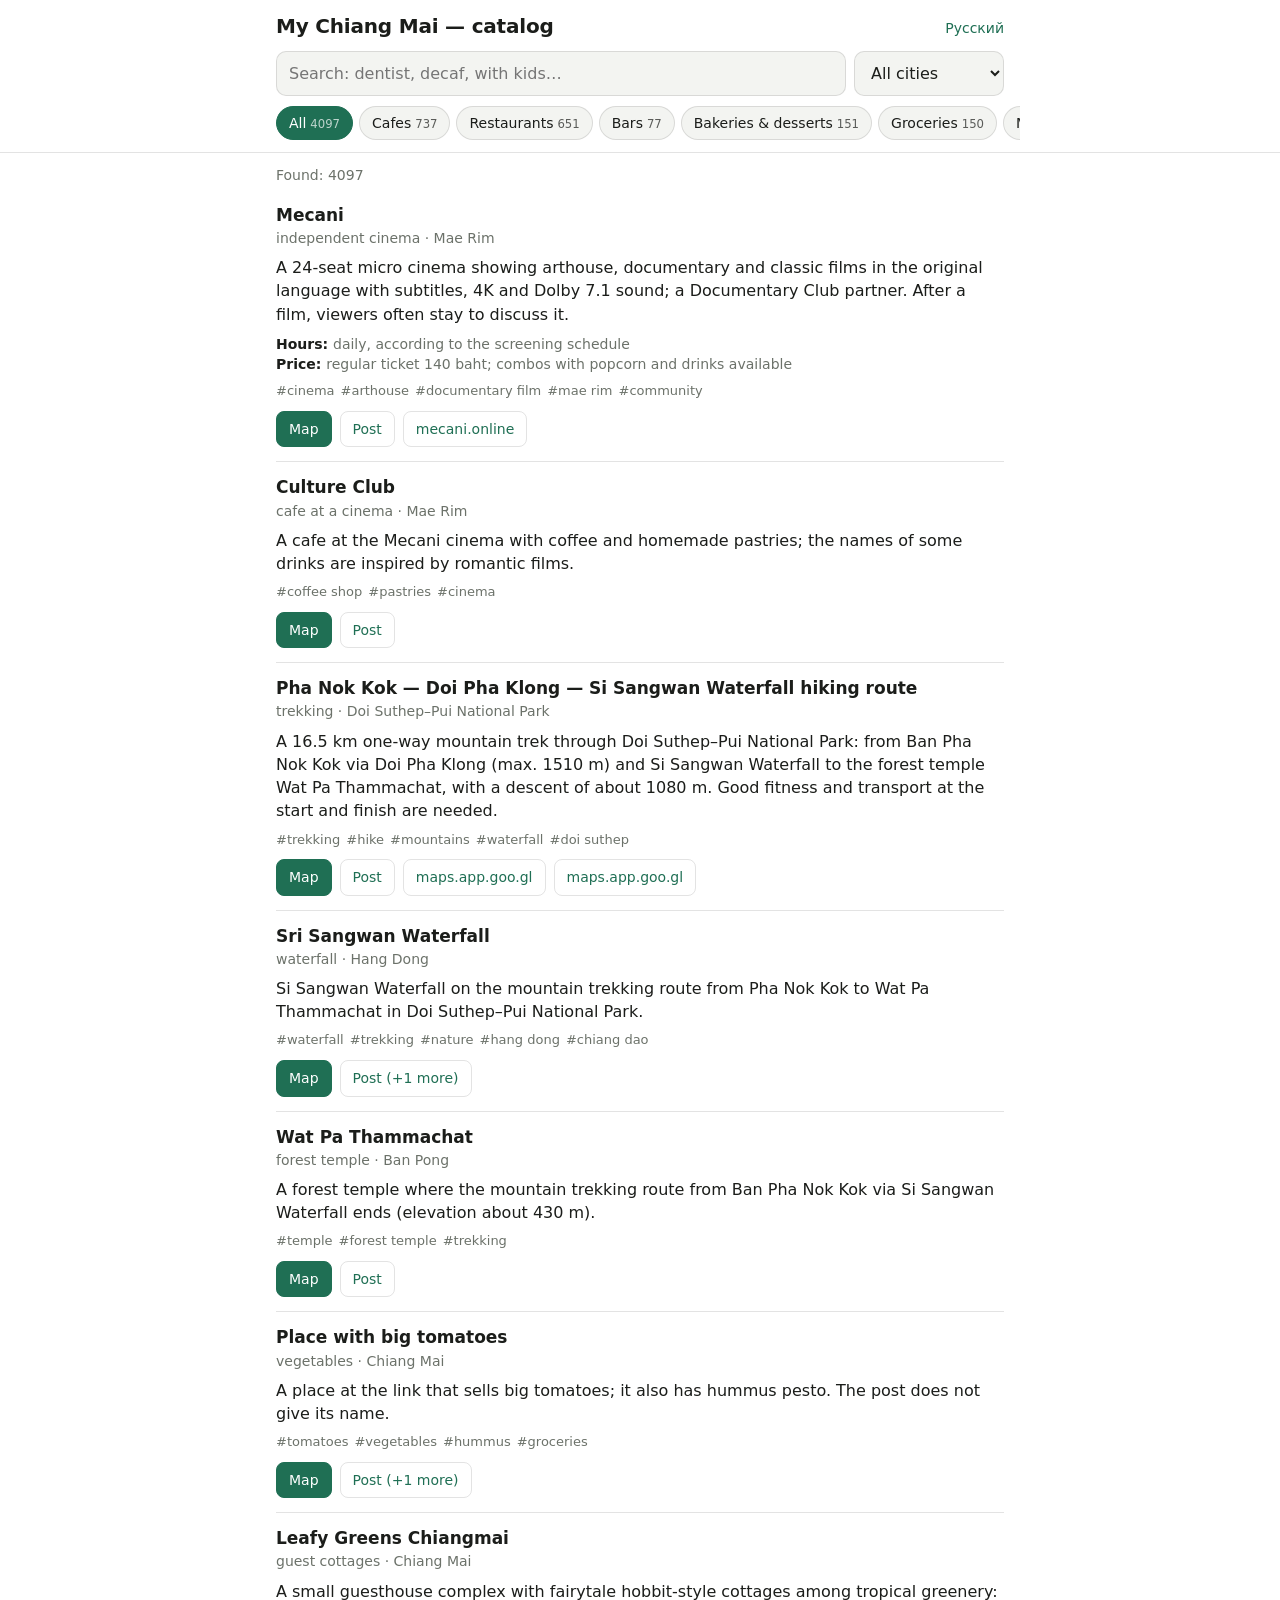
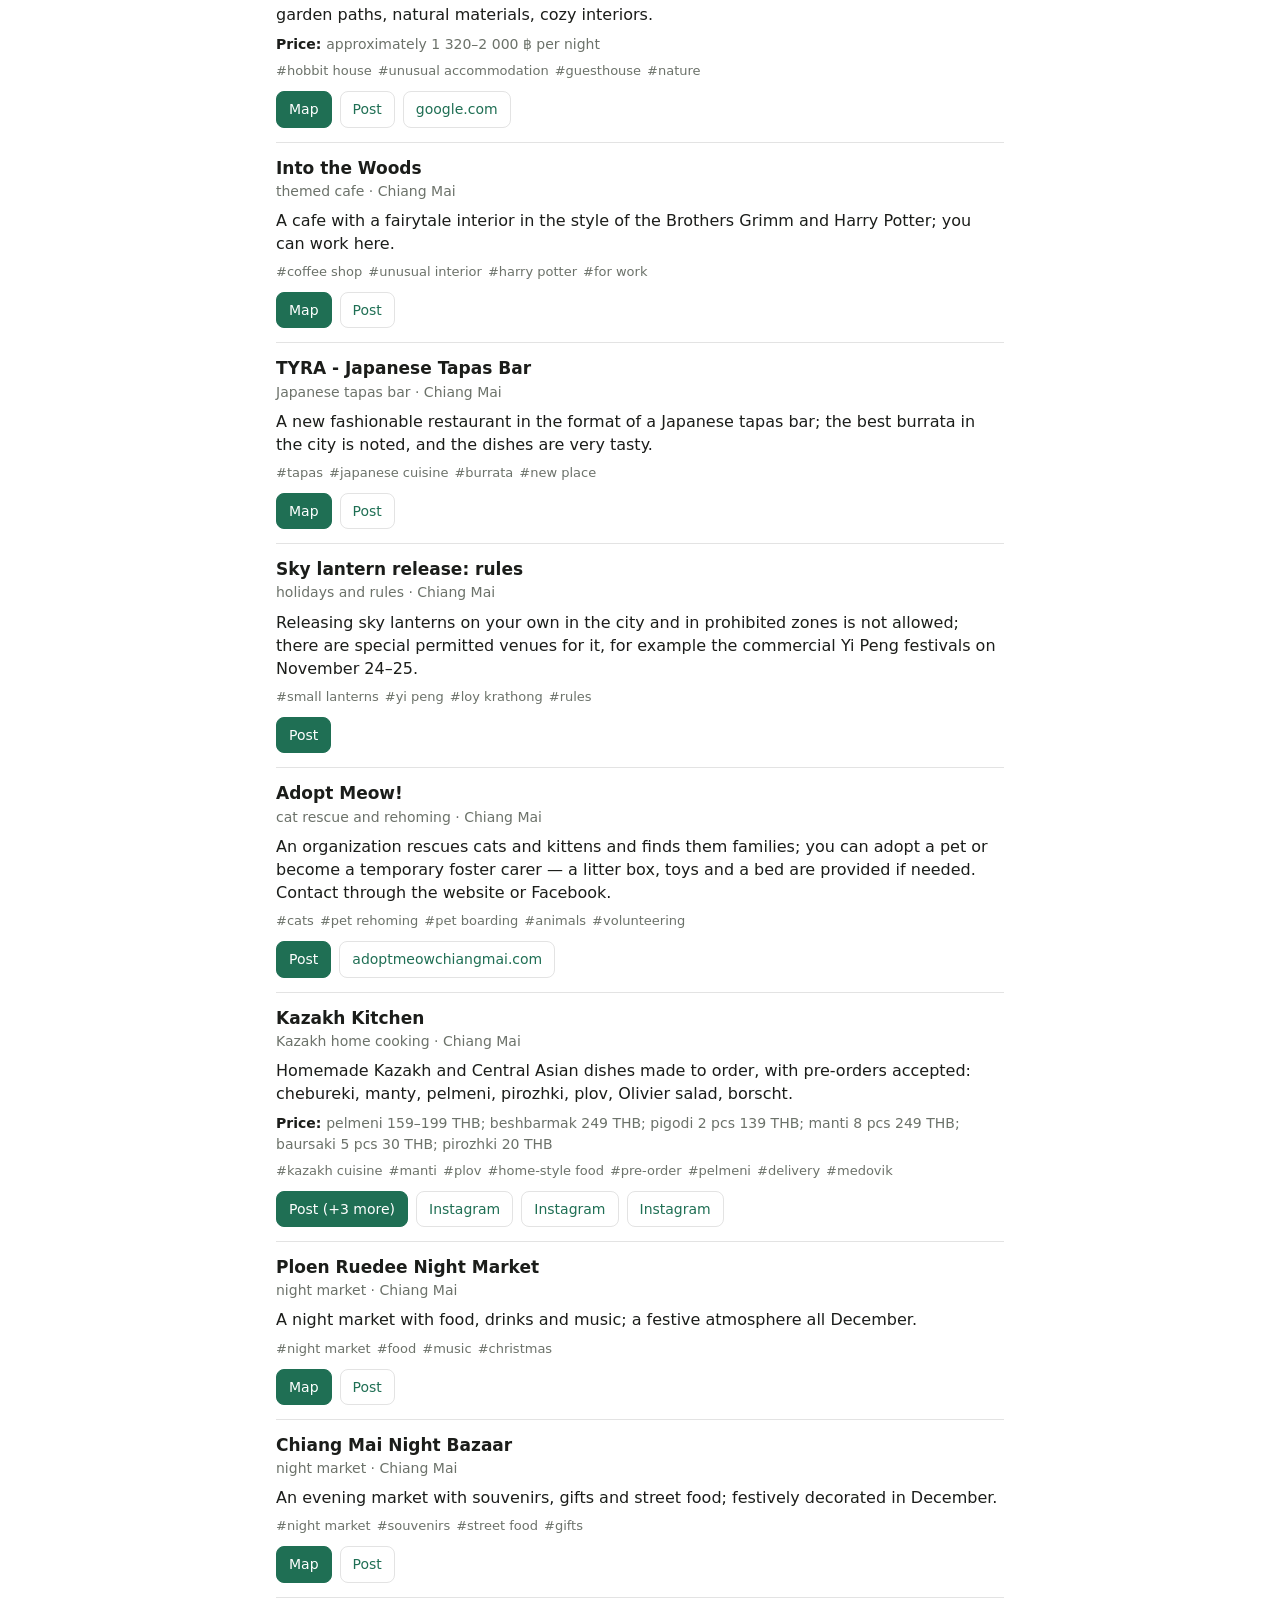
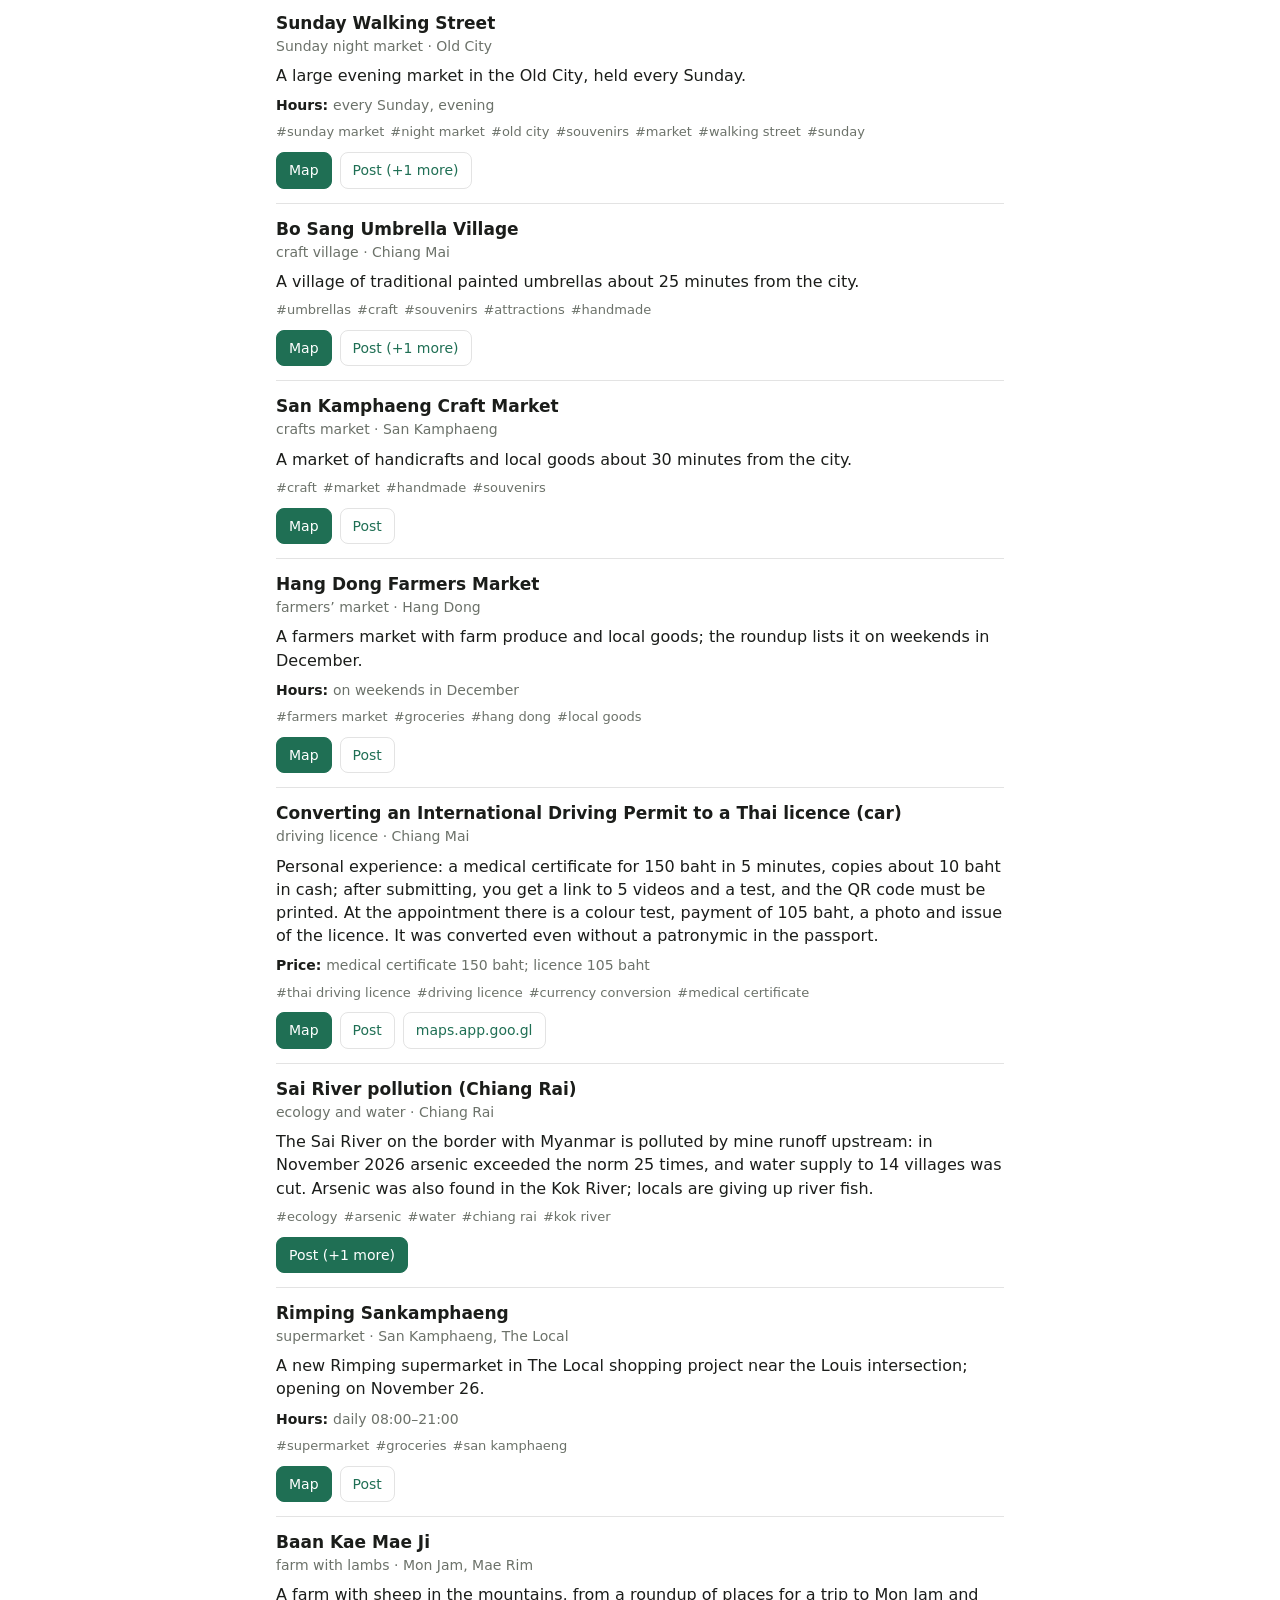
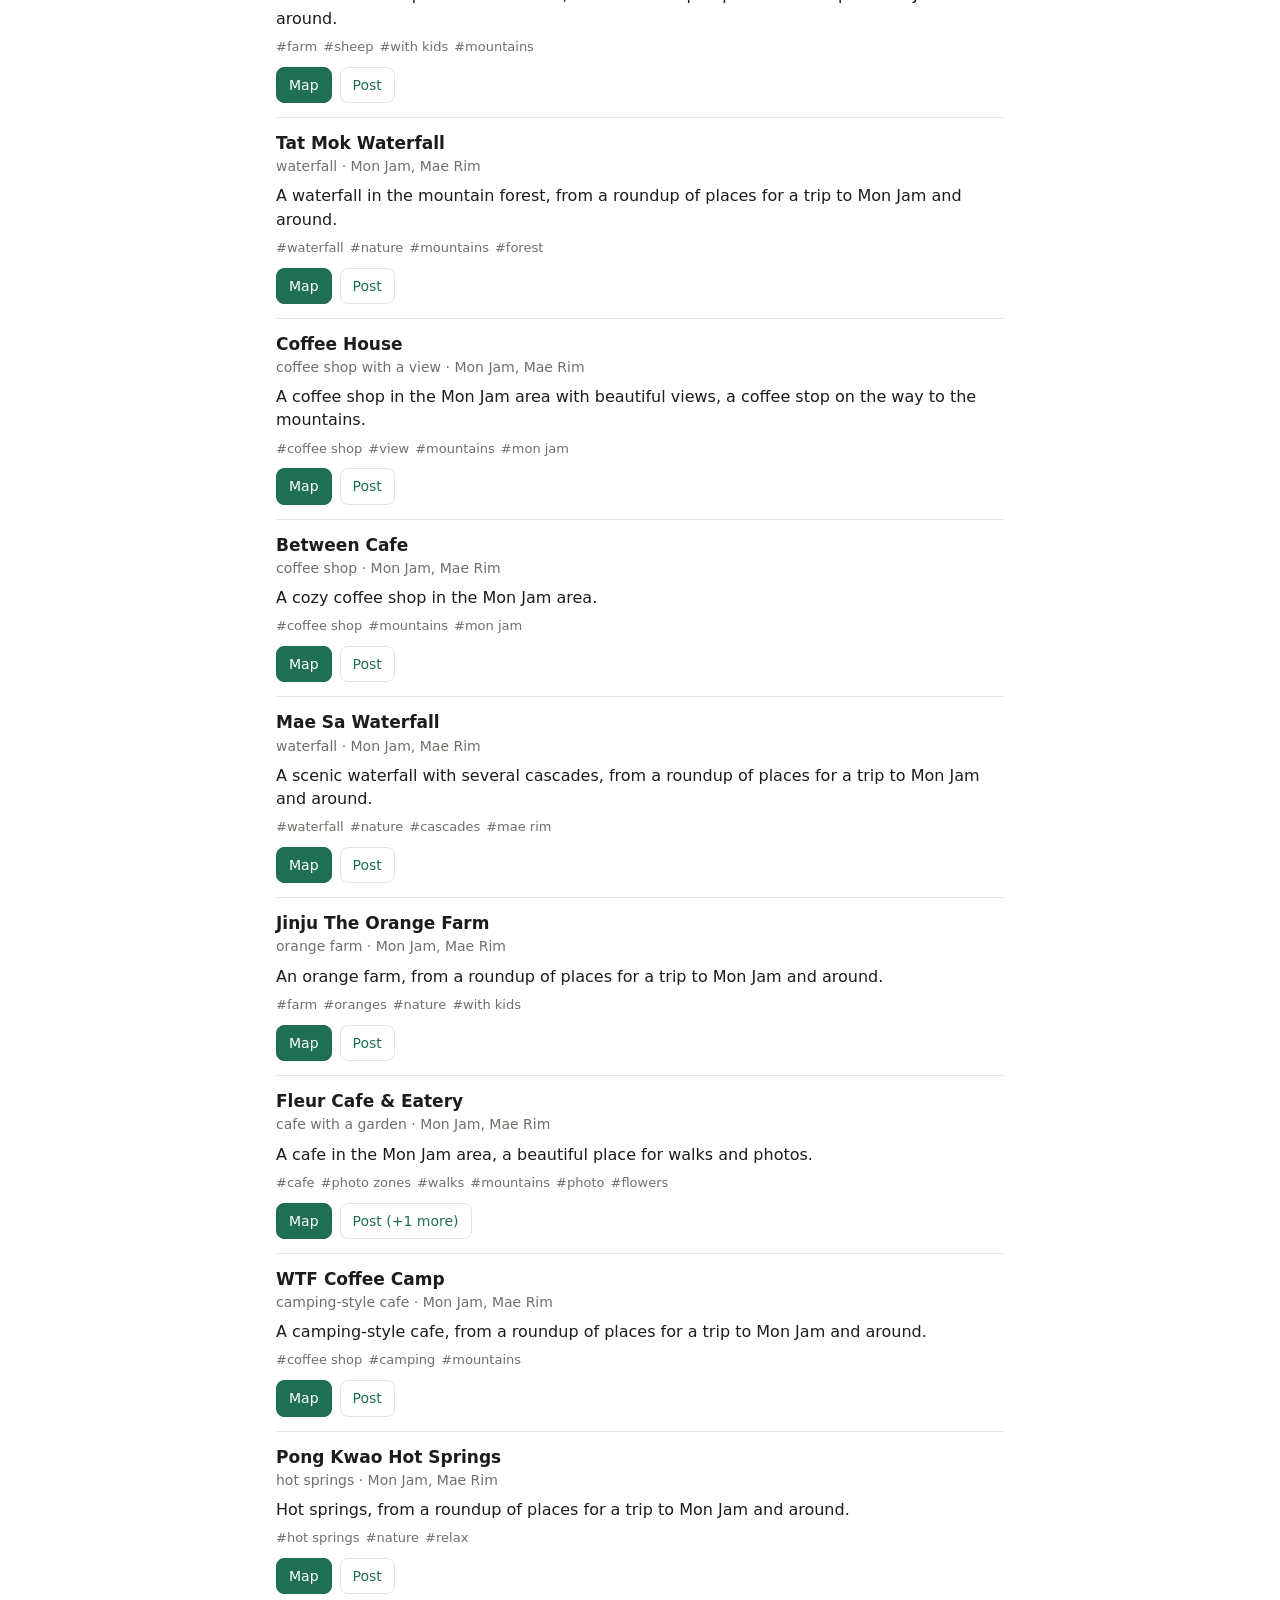
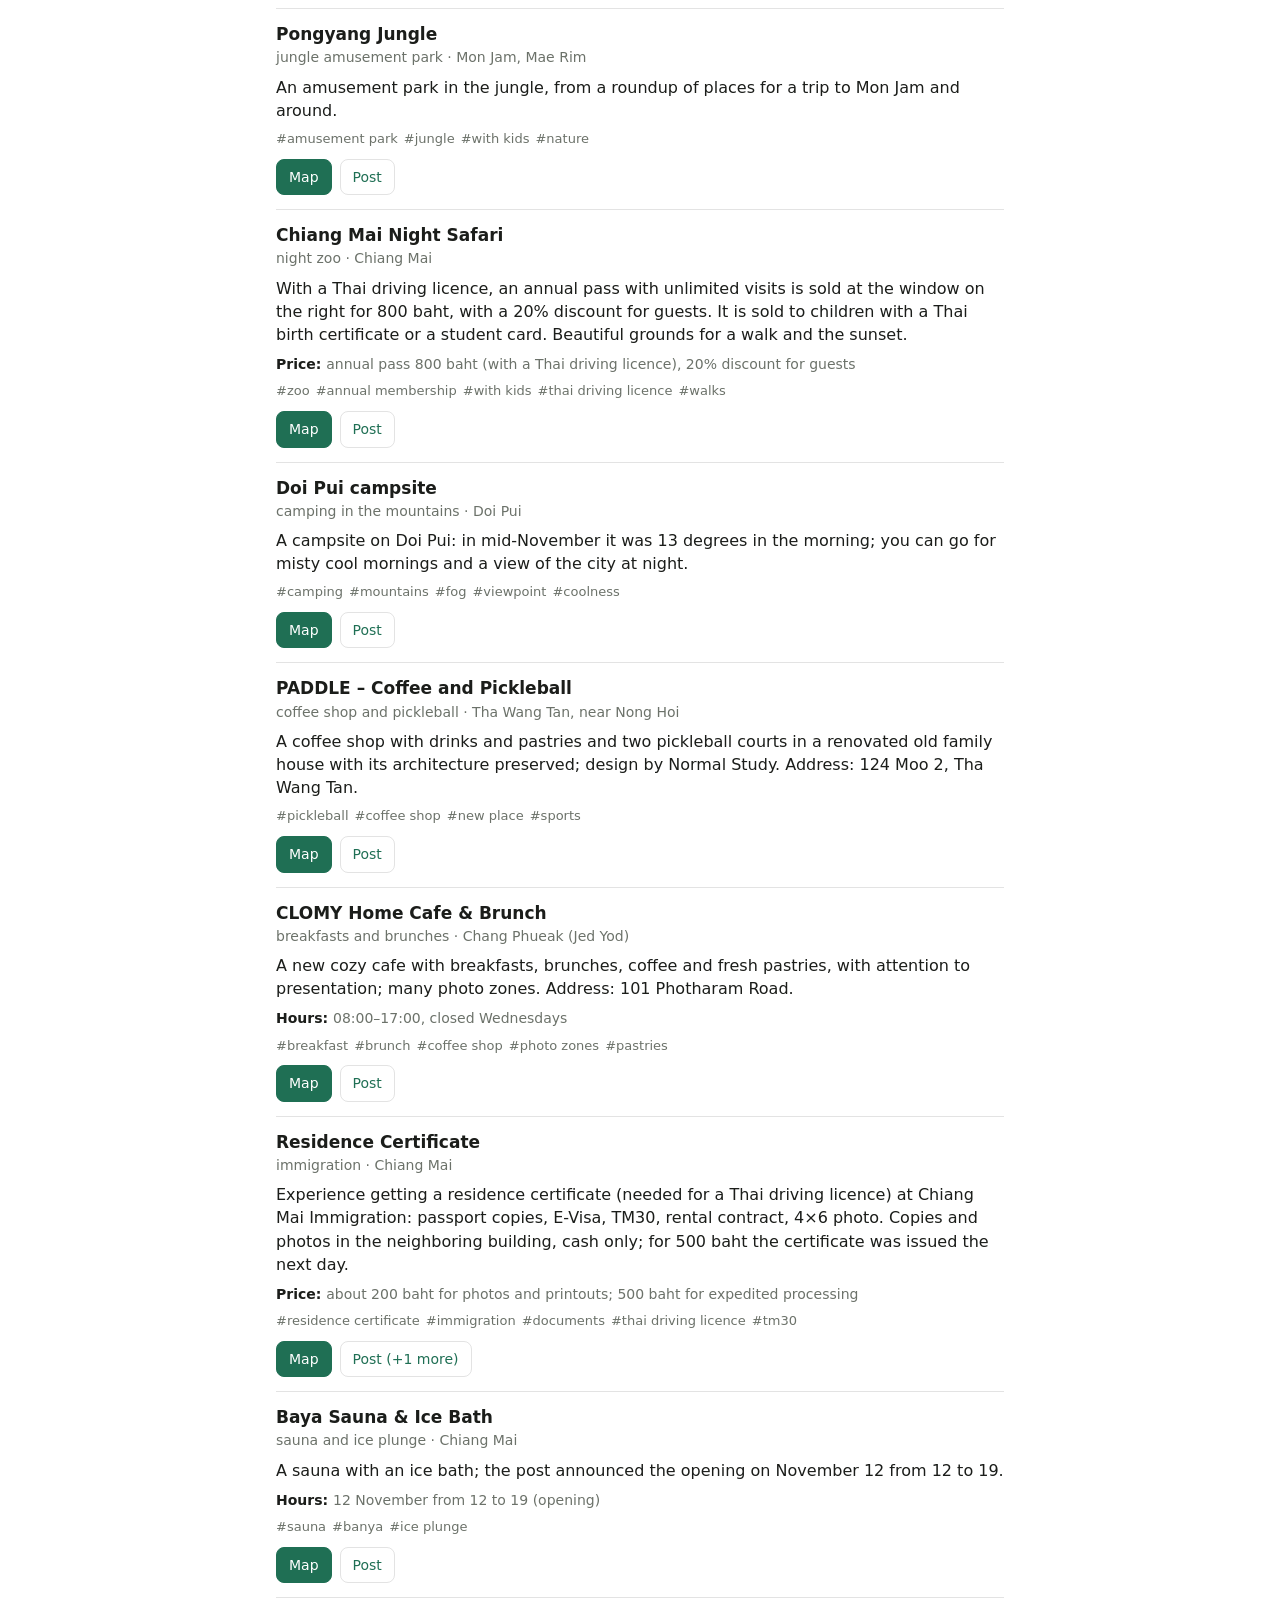
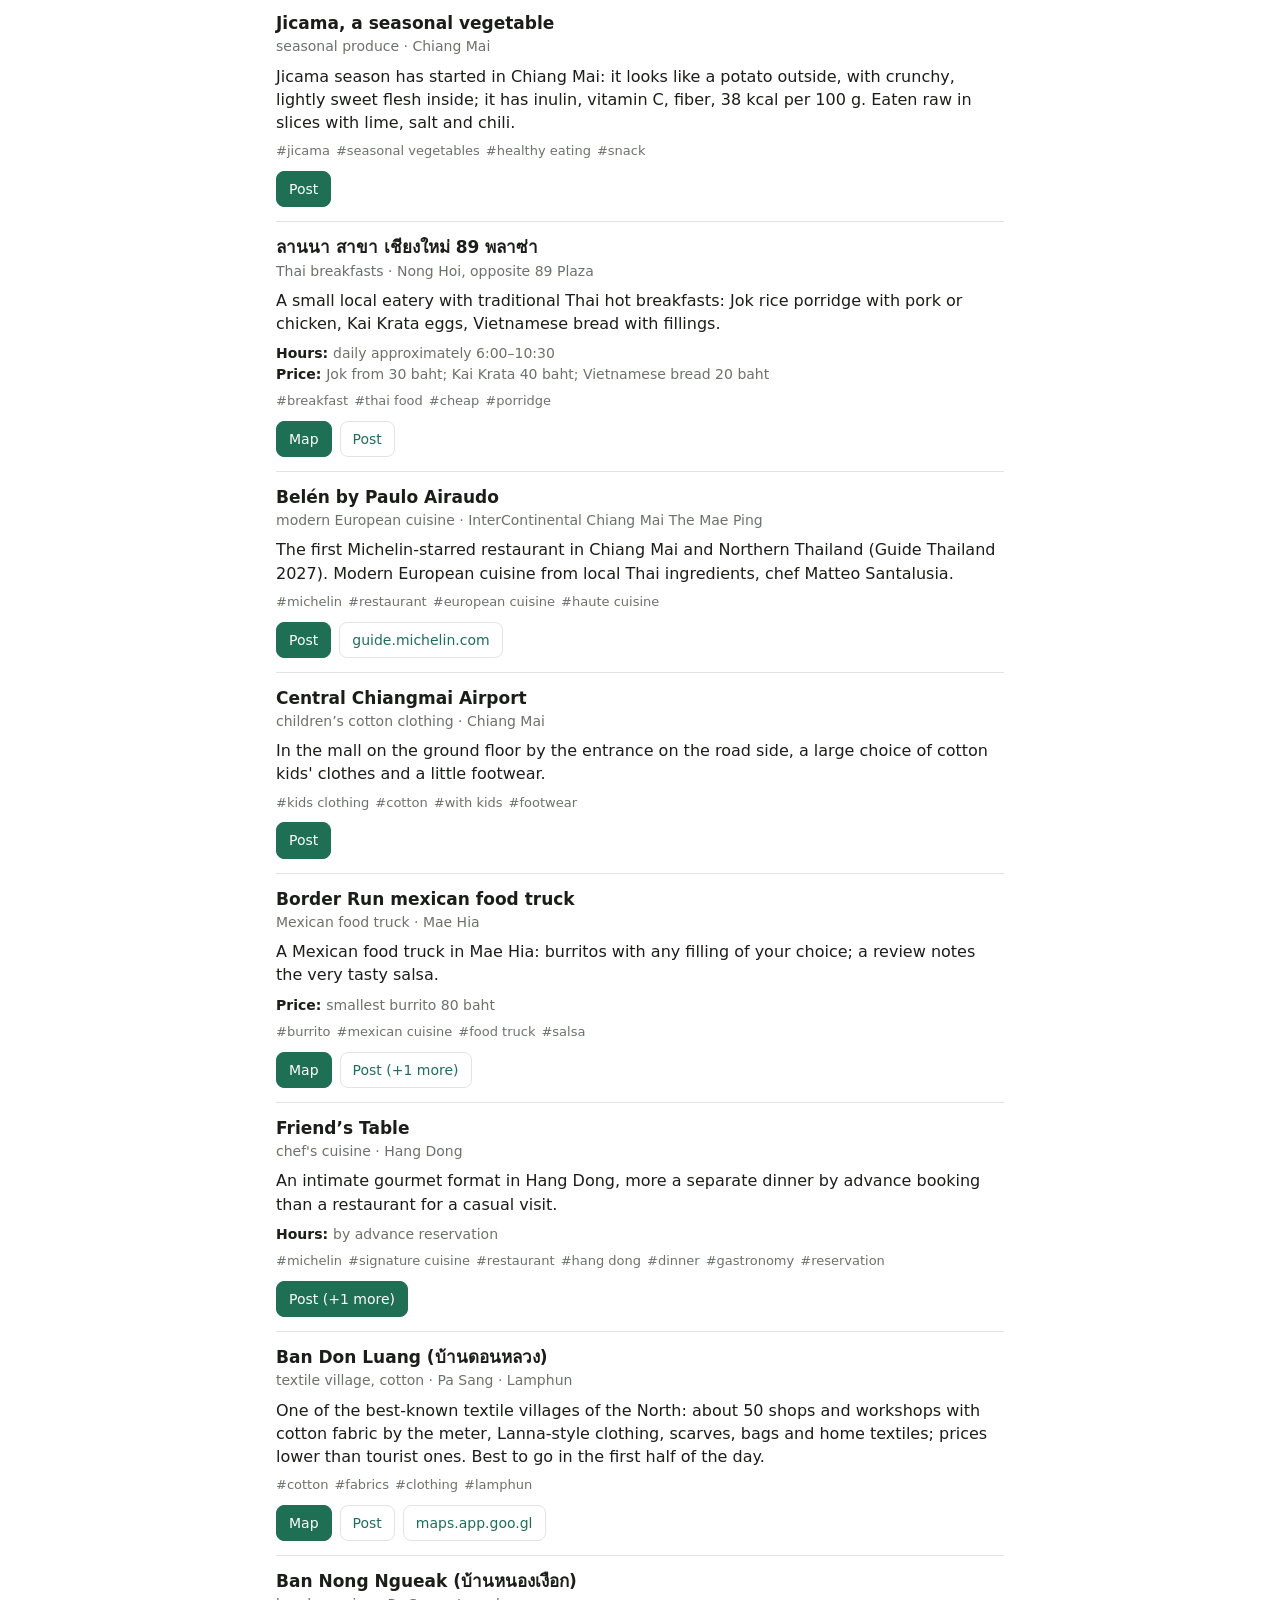
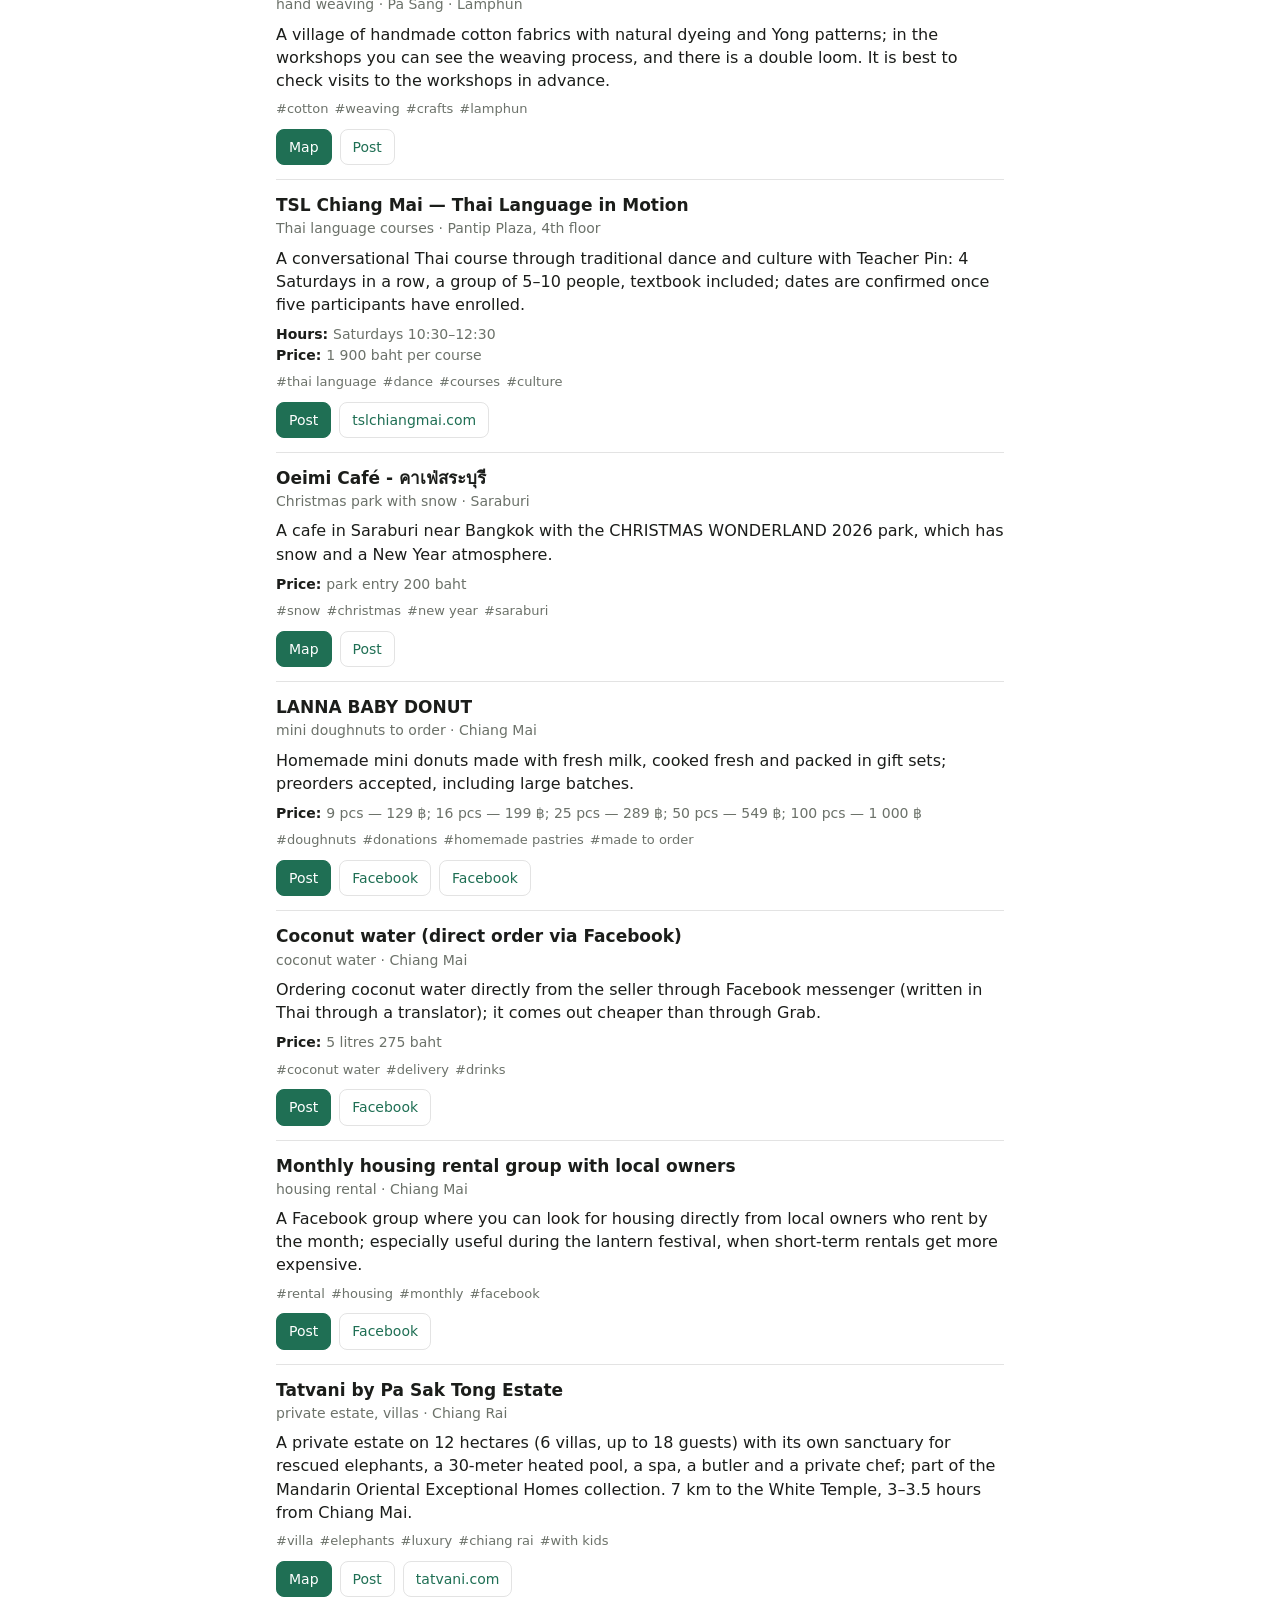
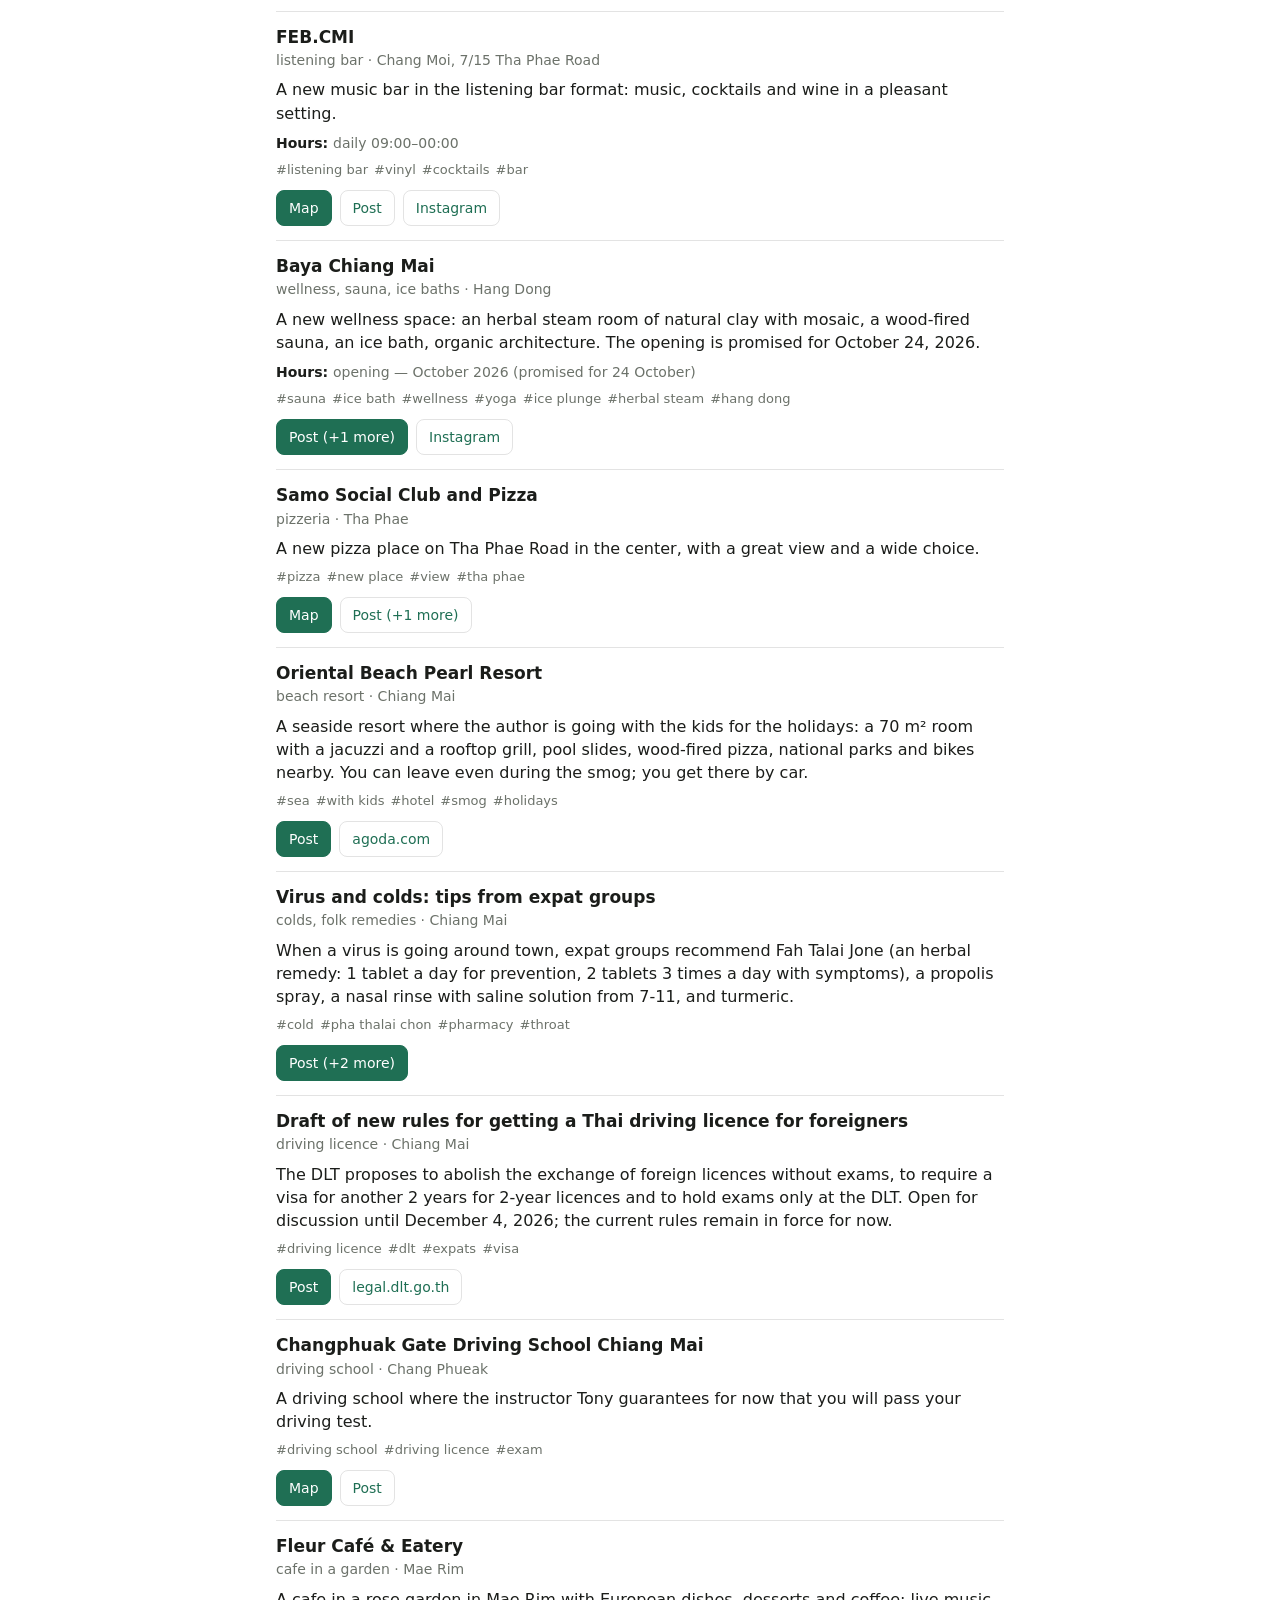
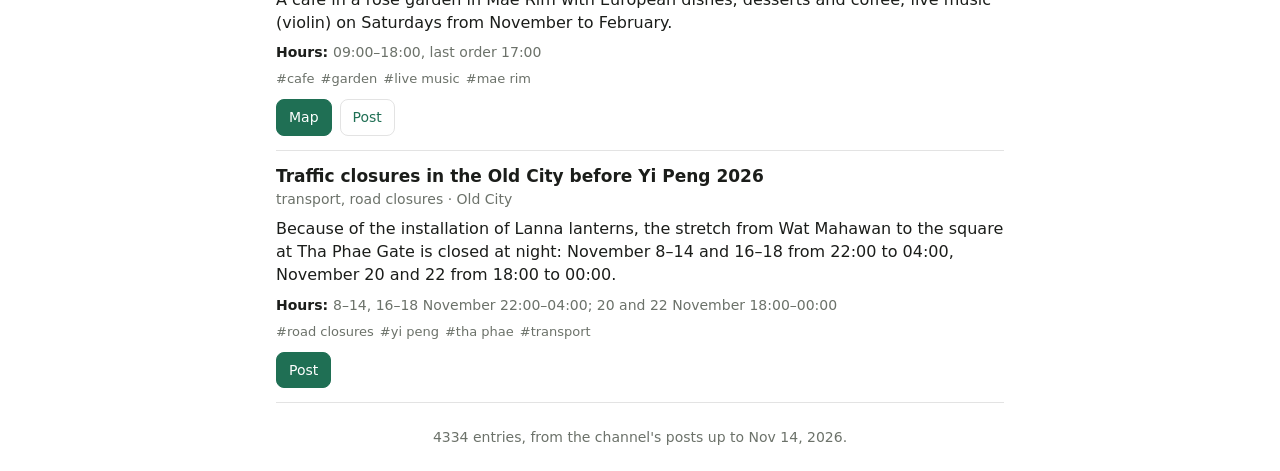
==== docs/en/index.html @ 9f792dcb "Version the stylesheet and script links so changes load at once Claude-Session: https://claude.ai/co" ====
<!doctype html>
<html lang="en">
<head>
<meta charset="utf-8">
<meta name="viewport" content="width=device-width, initial-scale=1, viewport-fit=cover">
<title>My Chiang Mai — catalog</title>
<meta name="description" content="Places, services, events and practical tips for Chiang Mai, from the Telegram channel My Chiang Mai.">
<link rel="alternate" hreflang="ru" href="../">
<link rel="stylesheet" href="../app.css?v=2">
<script src="https://telegram.org/js/telegram-web-app.js"></script>
</head>
<body>
<header class="top">
  <div class="wrap">
    <div class="title">
      <h1>My Chiang Mai — catalog</h1>
      <a class="lang" id="lang" href="../" hreflang="ru" lang="ru">Русский</a>
    </div>
    <div class="search">
      <input id="q" type="search" placeholder="Search: dentist, decaf, with kids…" autocomplete="off" aria-label="Search the catalog">
      <select id="city" aria-label="City"></select>
    </div>
    <div class="chips" id="chips" role="group" aria-label="Categories"></div>
  </div>
</header>
<main class="wrap">
  <div class="meta">
    <span id="count" aria-live="polite"></span>
    <label id="pastWrap" hidden><input type="checkbox" id="past"> past events</label>
  </div>
  <div id="list"></div>
  <div id="more"></div>
  <div class="foot" id="foot"></div>
</main>
<noscript><p class="wrap">The catalog needs JavaScript.</p></noscript>
<script>window.SITE = { lang: 'en', data: '../catalog.en.json', other: '../' };</script>
<script src="../app.js?v=2"></script>
</body>
</html>
---- docs/app.css ----
:root {
  --bg: var(--tg-theme-bg-color, #ffffff);
  --surface: var(--tg-theme-secondary-bg-color, #f3f4f1);
  --text: var(--tg-theme-text-color, #1b1d1a);
  --hint: var(--tg-theme-hint-color, #6c726a);
  --link: var(--tg-theme-link-color, #1f6f54);
  --accent: var(--tg-theme-button-color, #1f6f54);
  --on-accent: var(--tg-theme-button-text-color, #ffffff);
  --line: color-mix(in srgb, var(--text) 12%, transparent);
}
@media (prefers-color-scheme: dark) {
  :root {
    --bg: var(--tg-theme-bg-color, #151714);
    --surface: var(--tg-theme-secondary-bg-color, #20231f);
    --text: var(--tg-theme-text-color, #ecefe9);
    --hint: var(--tg-theme-hint-color, #9aa197);
    --link: var(--tg-theme-link-color, #6fcfa9);
    --accent: var(--tg-theme-button-color, #2f8f6e);
    --on-accent: var(--tg-theme-button-text-color, #ffffff);
  }
}
* { box-sizing: border-box; }
[hidden] { display: none !important; }   /* author display rules must not override the hidden attribute */
html { -webkit-text-size-adjust: 100%; }
body {
  margin: 0; background: var(--bg); color: var(--text);
  font: 16px/1.45 system-ui, -apple-system, "Segoe UI", Roboto, sans-serif;
}
.wrap { max-width: 760px; margin: 0 auto; padding: 0 16px; }
header.top {
  position: sticky; top: 0; z-index: 5; background: var(--bg);
  border-bottom: 1px solid var(--line); padding: 12px 0 8px;
}
.title { display: flex; align-items: baseline; justify-content: space-between; gap: 12px; margin: 0 0 10px; }
h1 { font-size: 20px; margin: 0; letter-spacing: -0.01em; }
.lang { flex: none; font-size: 14px; color: var(--link); text-decoration: none; }
.lang:hover { text-decoration: underline; }
.search { display: flex; gap: 8px; }
.search input, .search select {
  font: inherit; color: var(--text); background: var(--surface);
  border: 1px solid var(--line); border-radius: 10px; padding: 10px 12px; min-width: 0;
}
.search input { flex: 1; }
.search select { flex: 0 1 150px; }
.search input:focus, .search select:focus, button:focus-visible, a:focus-visible {
  outline: 2px solid var(--accent); outline-offset: 1px;
}
.chips {
  display: flex; gap: 6px; overflow-x: auto; padding: 10px 16px 4px; margin: 0 -16px;
  scrollbar-width: none;
}
.chips::-webkit-scrollbar { display: none; }
.chip {
  flex: none; font: inherit; font-size: 14px; color: var(--text); background: var(--surface);
  border: 1px solid var(--line); border-radius: 999px; padding: 6px 12px; cursor: pointer; white-space: nowrap;
}
.chip[aria-pressed="true"] { background: var(--accent); color: var(--on-accent); border-color: var(--accent); }
.chip small { opacity: .7; margin-left: 4px; font-variant-numeric: tabular-nums; }
.meta { display: flex; justify-content: space-between; align-items: center; gap: 12px;
  color: var(--hint); font-size: 14px; padding: 12px 0 4px; }
.meta label { display: flex; align-items: center; gap: 6px; cursor: pointer; }
.card { border-bottom: 1px solid var(--line); padding: 14px 0; }
.card h2 { font-size: 17px; margin: 0; line-height: 1.3; overflow-wrap: anywhere; }
.sub { color: var(--hint); font-size: 14px; margin-top: 2px; }
.card p { margin: 8px 0 0; overflow-wrap: anywhere; }
.facts { margin: 8px 0 0; padding: 0; list-style: none; font-size: 14px; color: var(--hint); }
.facts b { color: var(--text); font-weight: 600; }
.tags { display: flex; flex-wrap: wrap; gap: 6px; margin-top: 8px; }
.tag { font: inherit; font-size: 13px; color: var(--hint); background: none; border: 0; padding: 0; cursor: pointer; }
.tag::before { content: "#"; }
.actions { display: flex; flex-wrap: wrap; gap: 8px; margin-top: 10px; }
.btn {
  display: inline-block; font: inherit; font-size: 14px; text-decoration: none; border-radius: 8px; padding: 7px 12px;
  border: 1px solid var(--line); color: var(--link); background: none; cursor: pointer;
}
.btn.primary { background: var(--accent); color: var(--on-accent); border-color: var(--accent); }
.btn[aria-expanded="true"] { background: var(--surface); }
.embed { margin-top: 10px; display: flex; flex-direction: column; gap: 8px; }
.embed iframe { display: block; width: 100%; height: 360px; border: 0; background: transparent; }
.embed .row { display: flex; flex-wrap: wrap; gap: 8px; }
.empty, .foot { color: var(--hint); font-size: 14px; padding: 24px 0; text-align: center; }
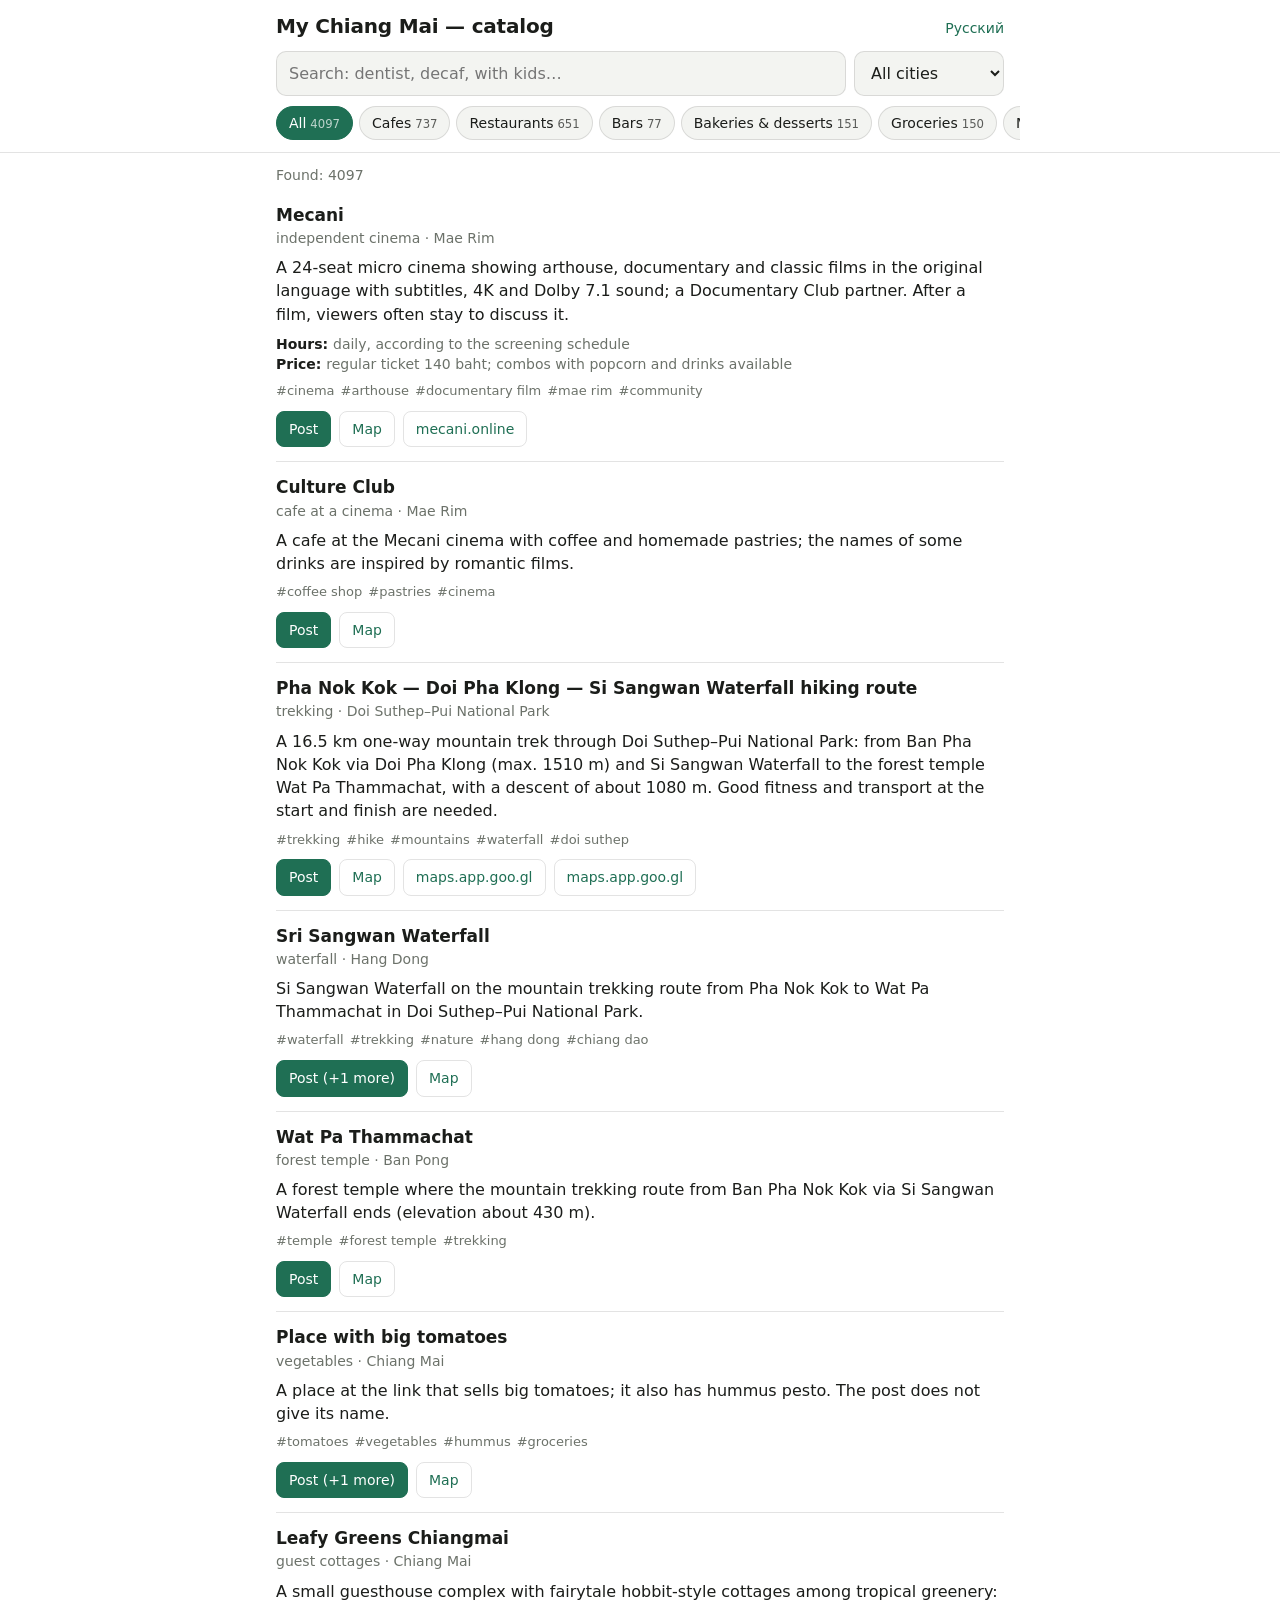
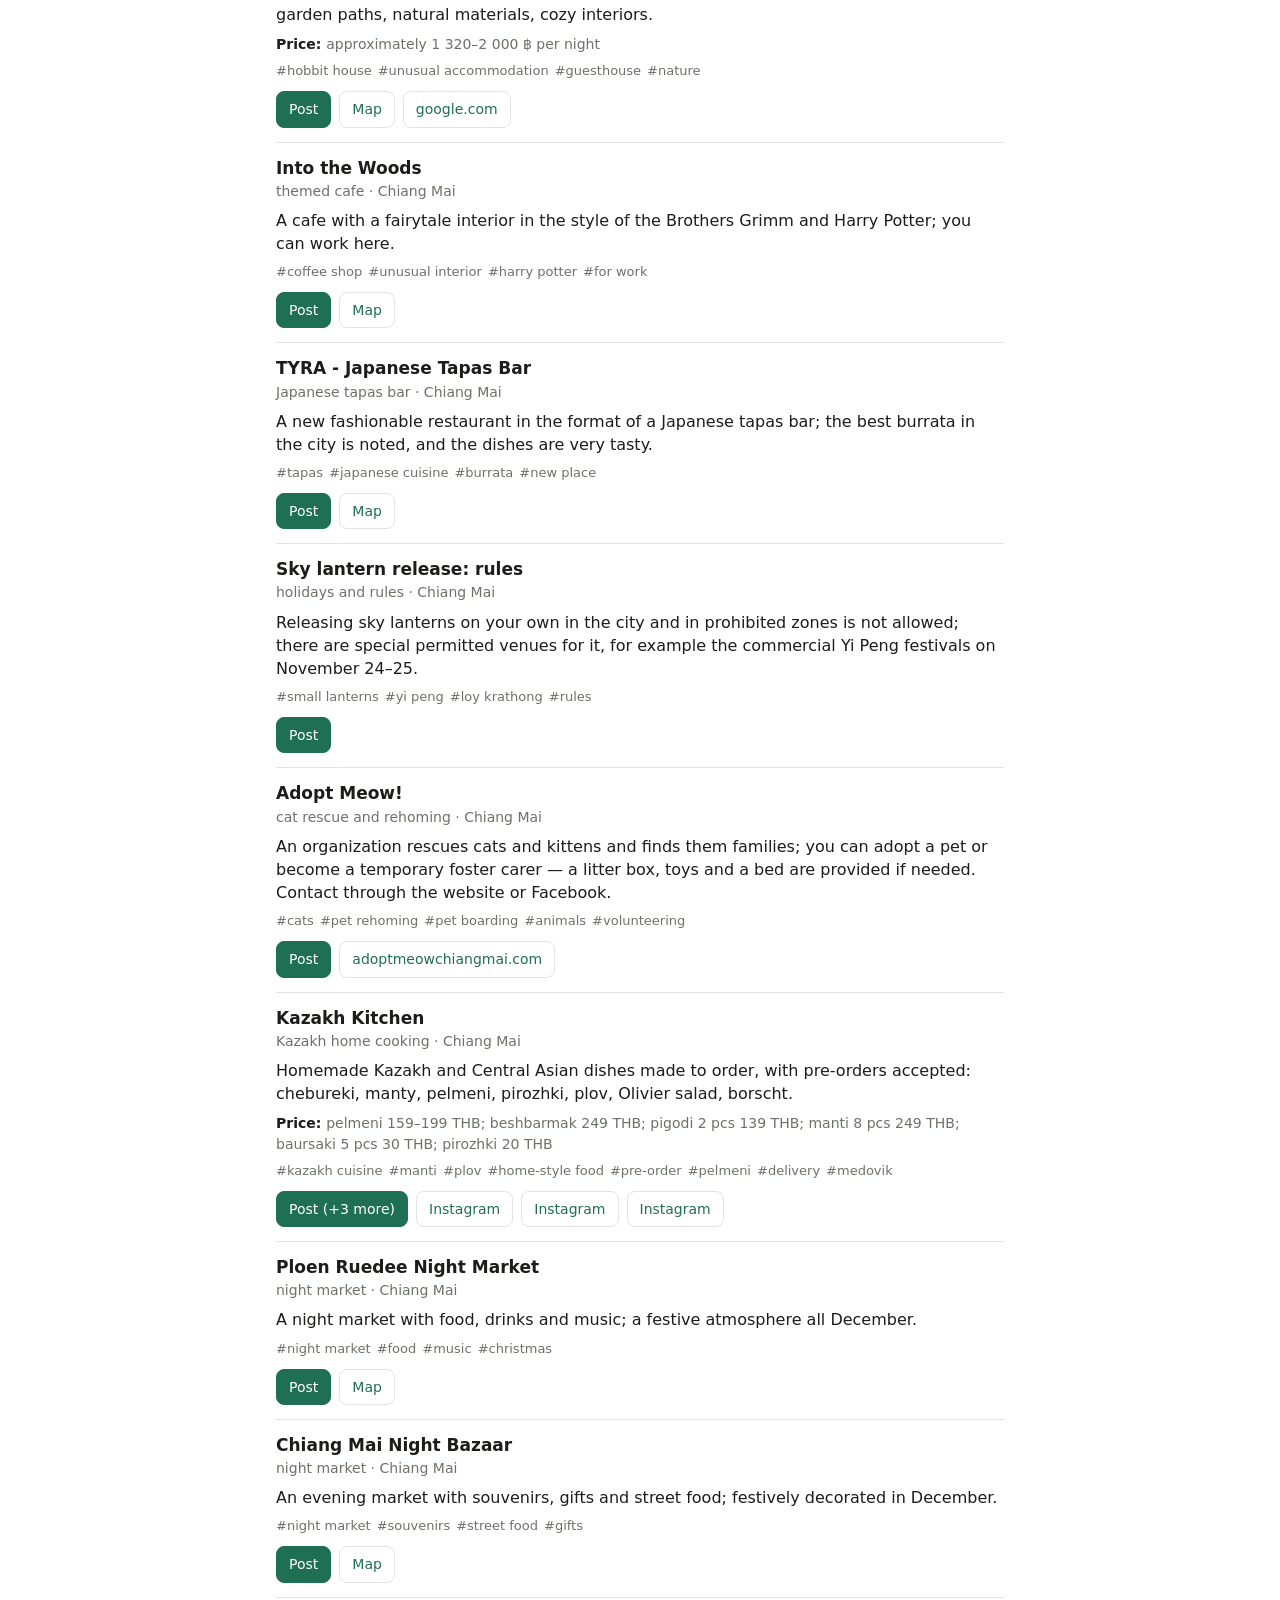
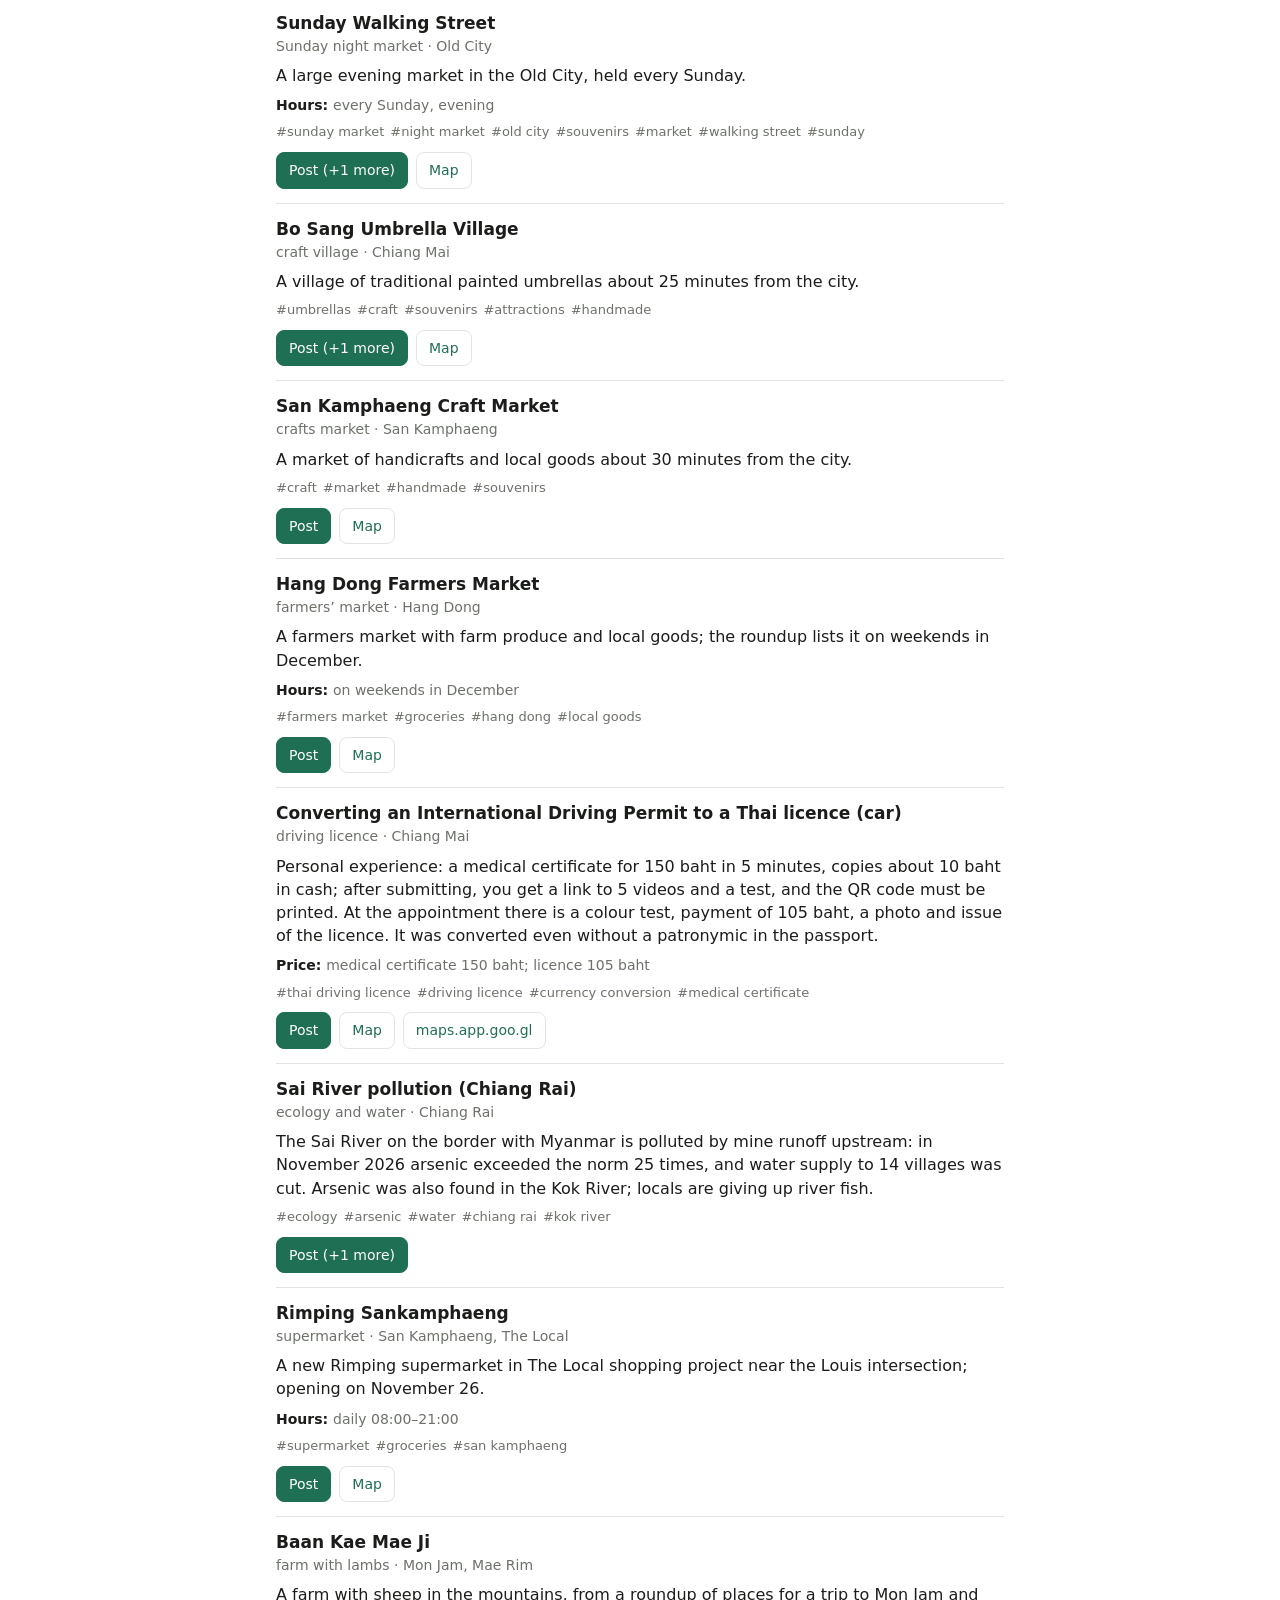
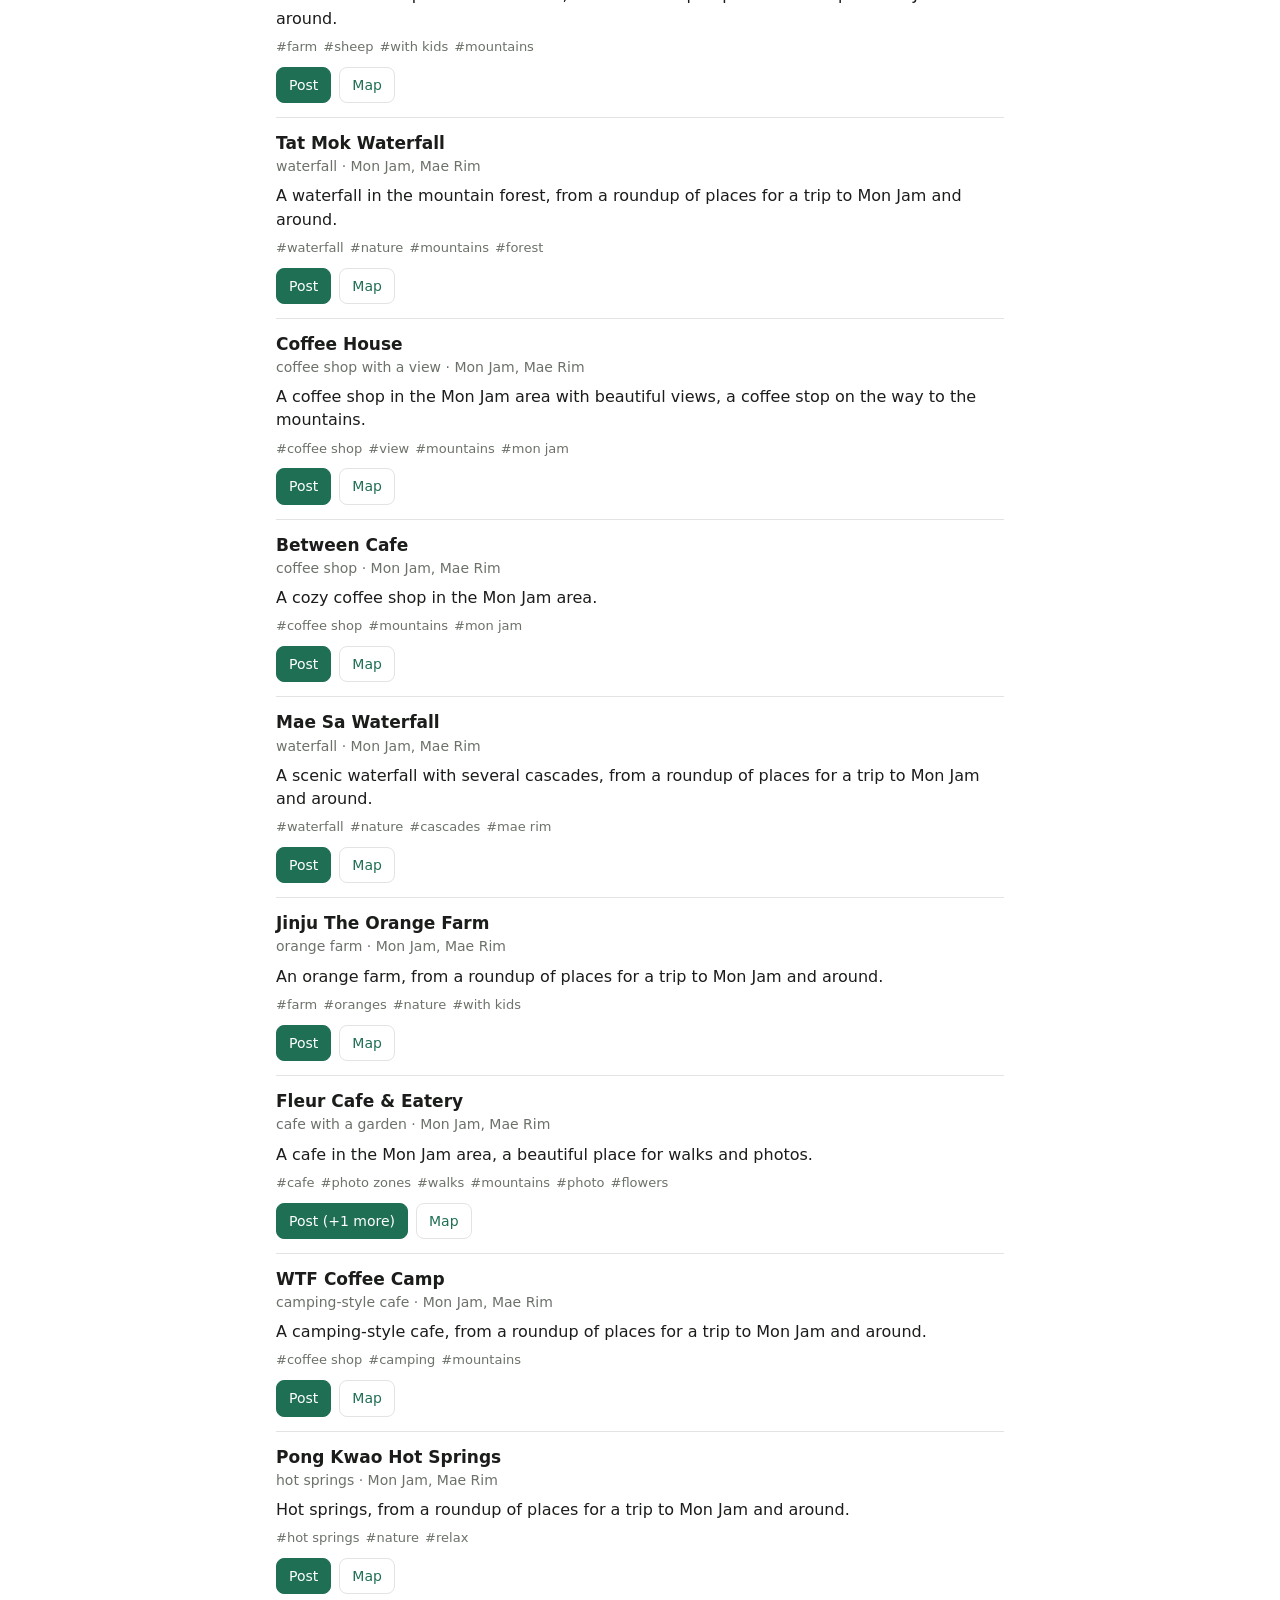
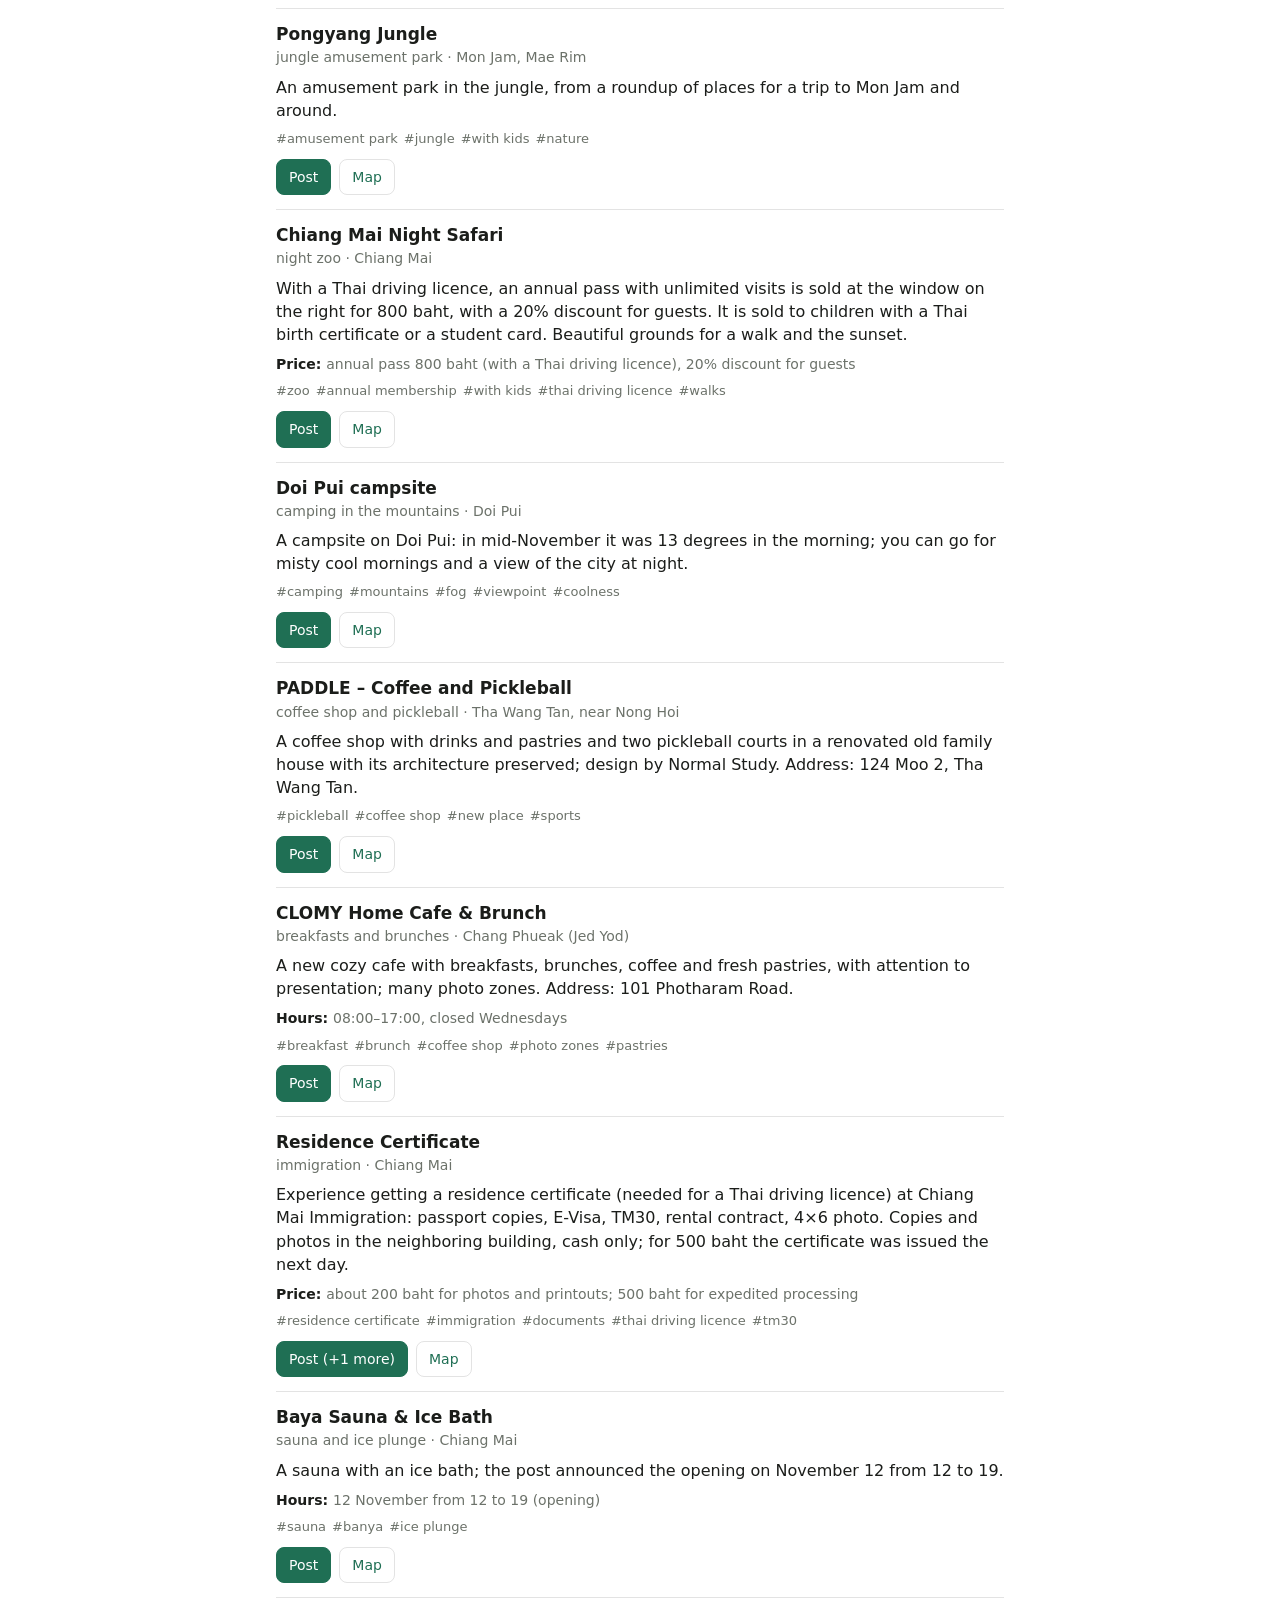
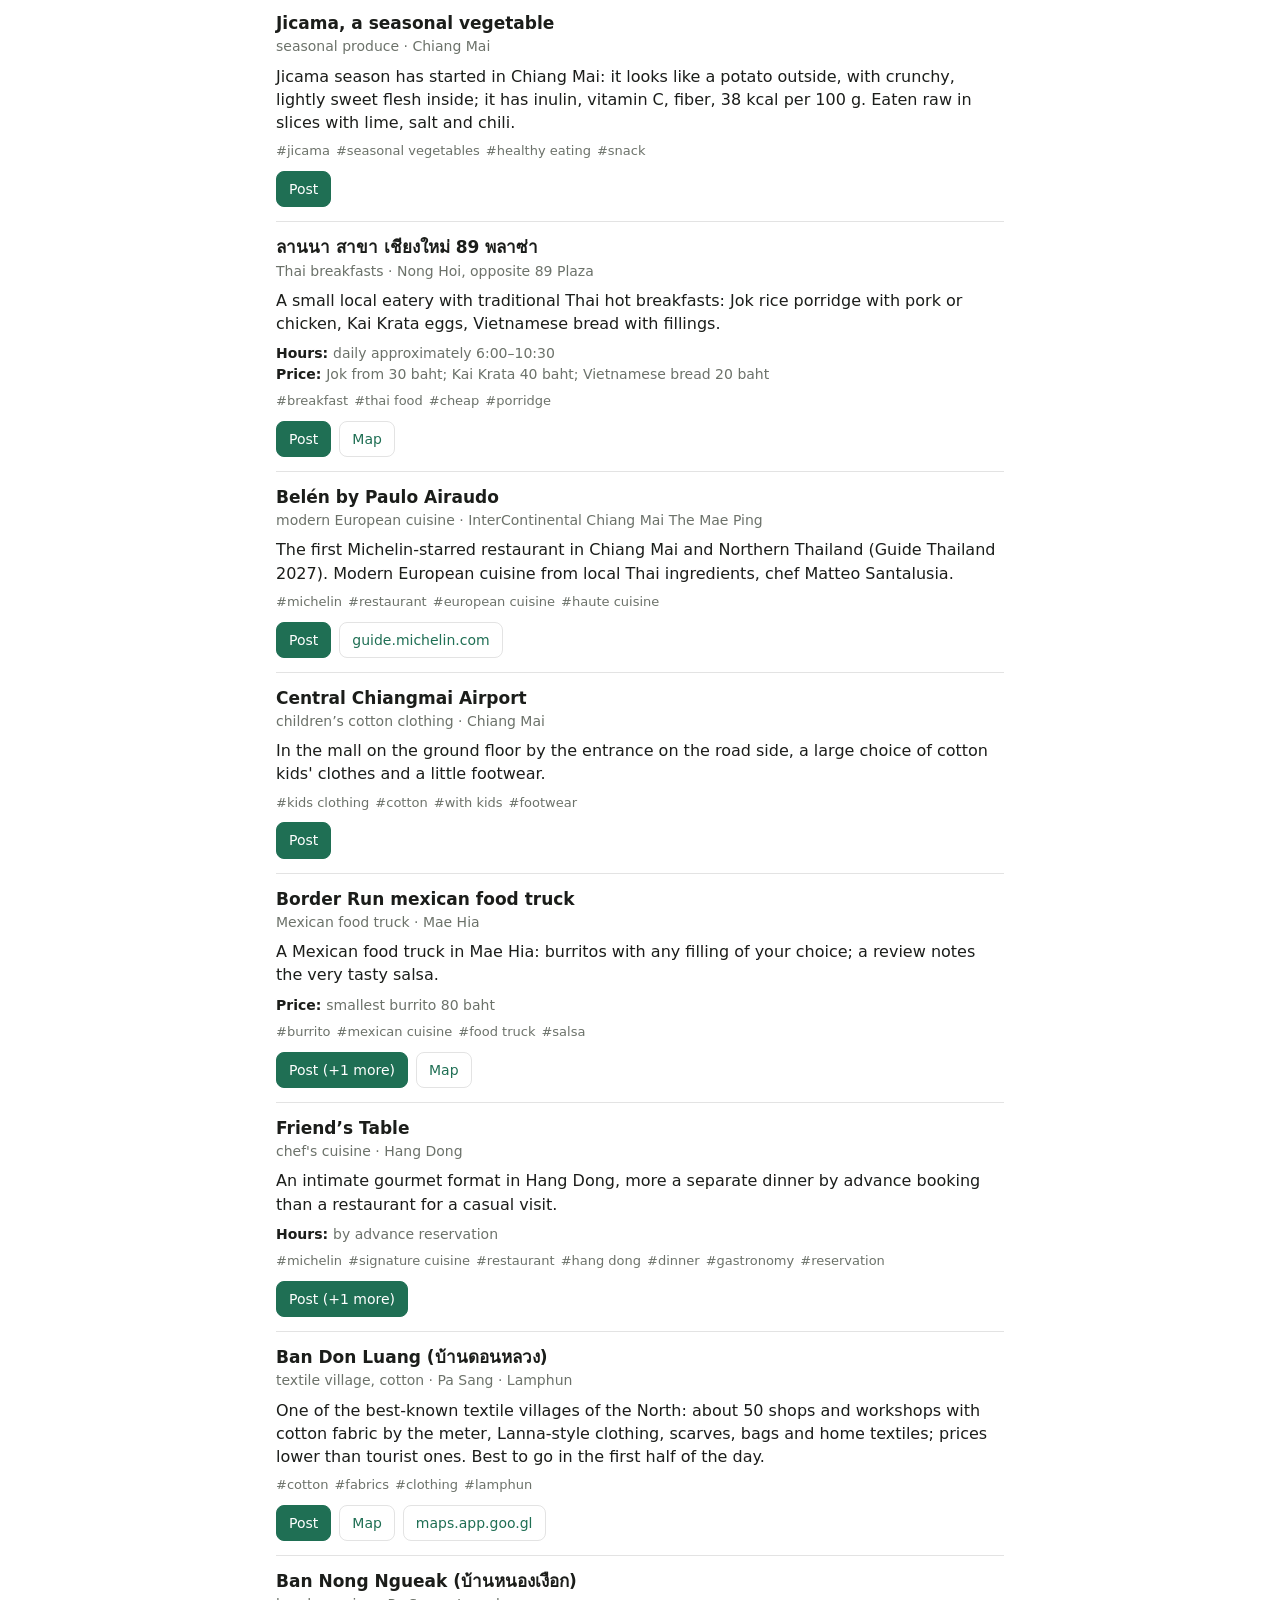
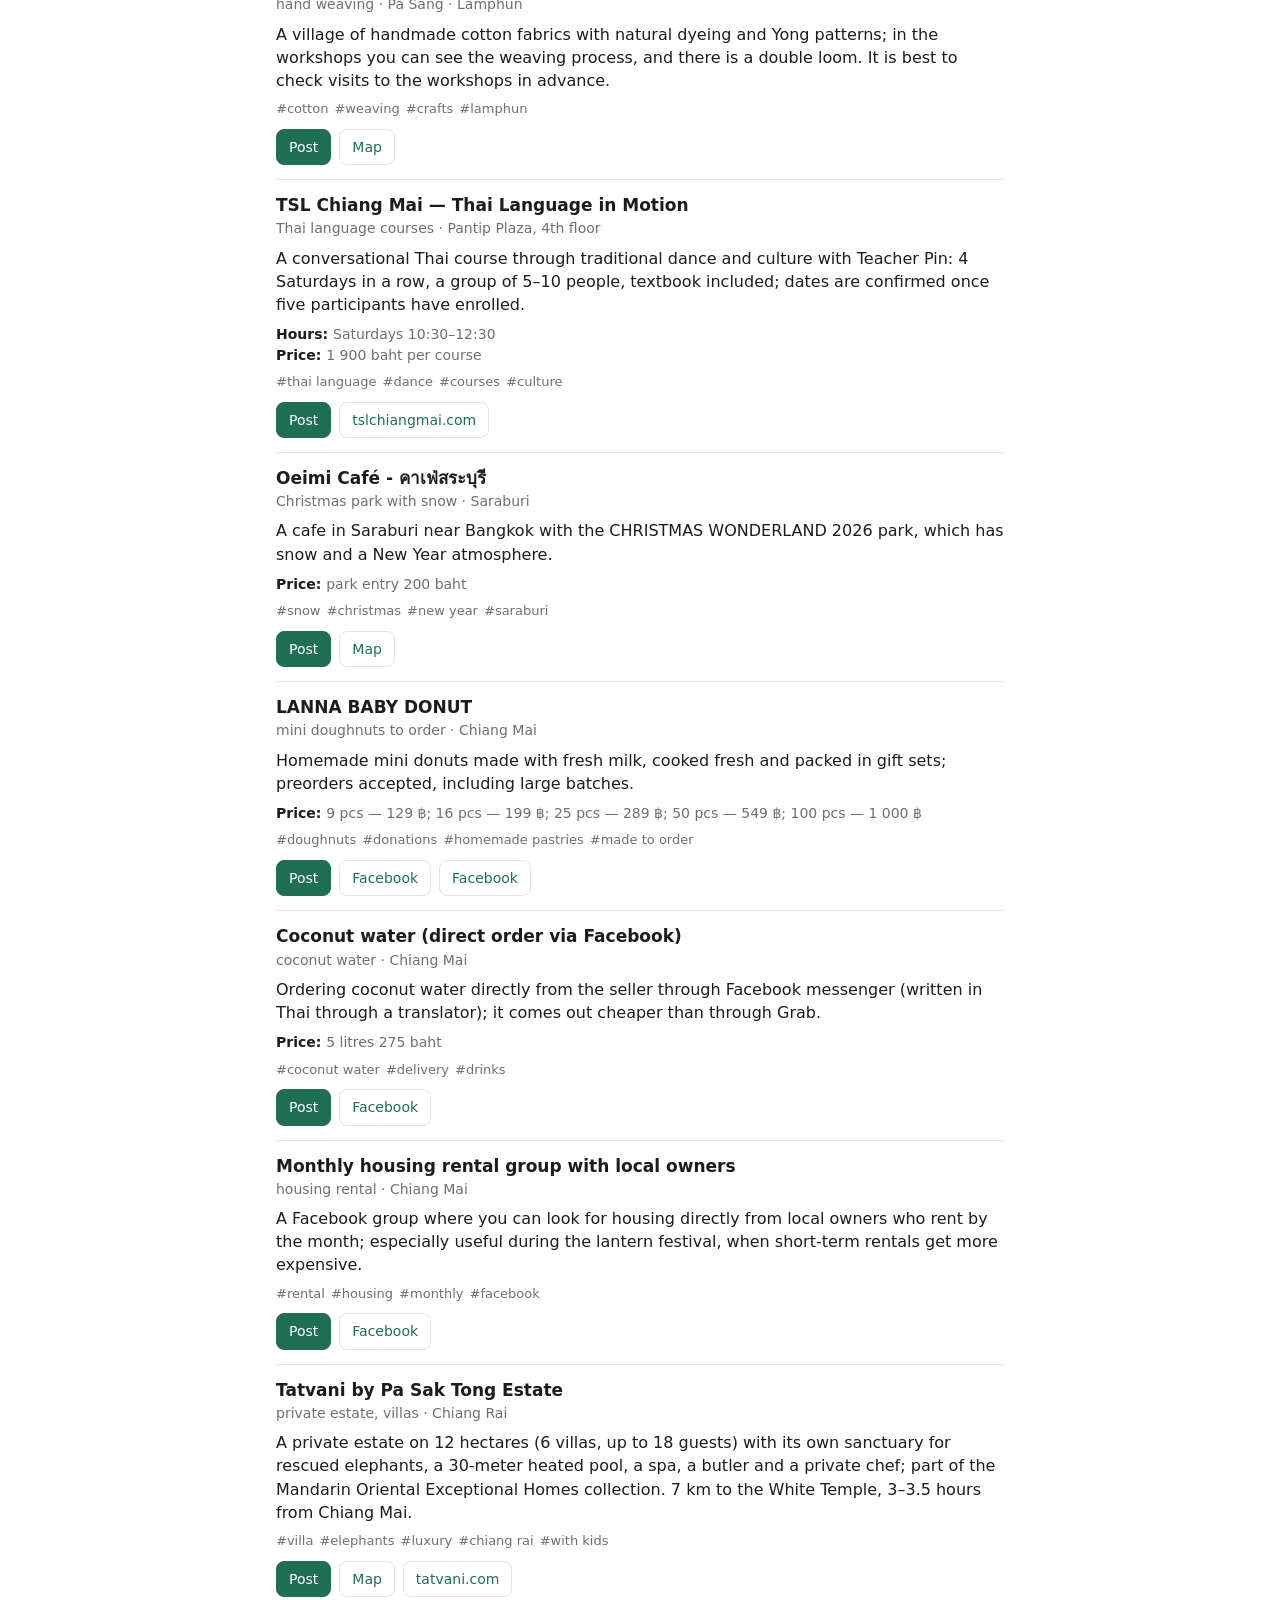
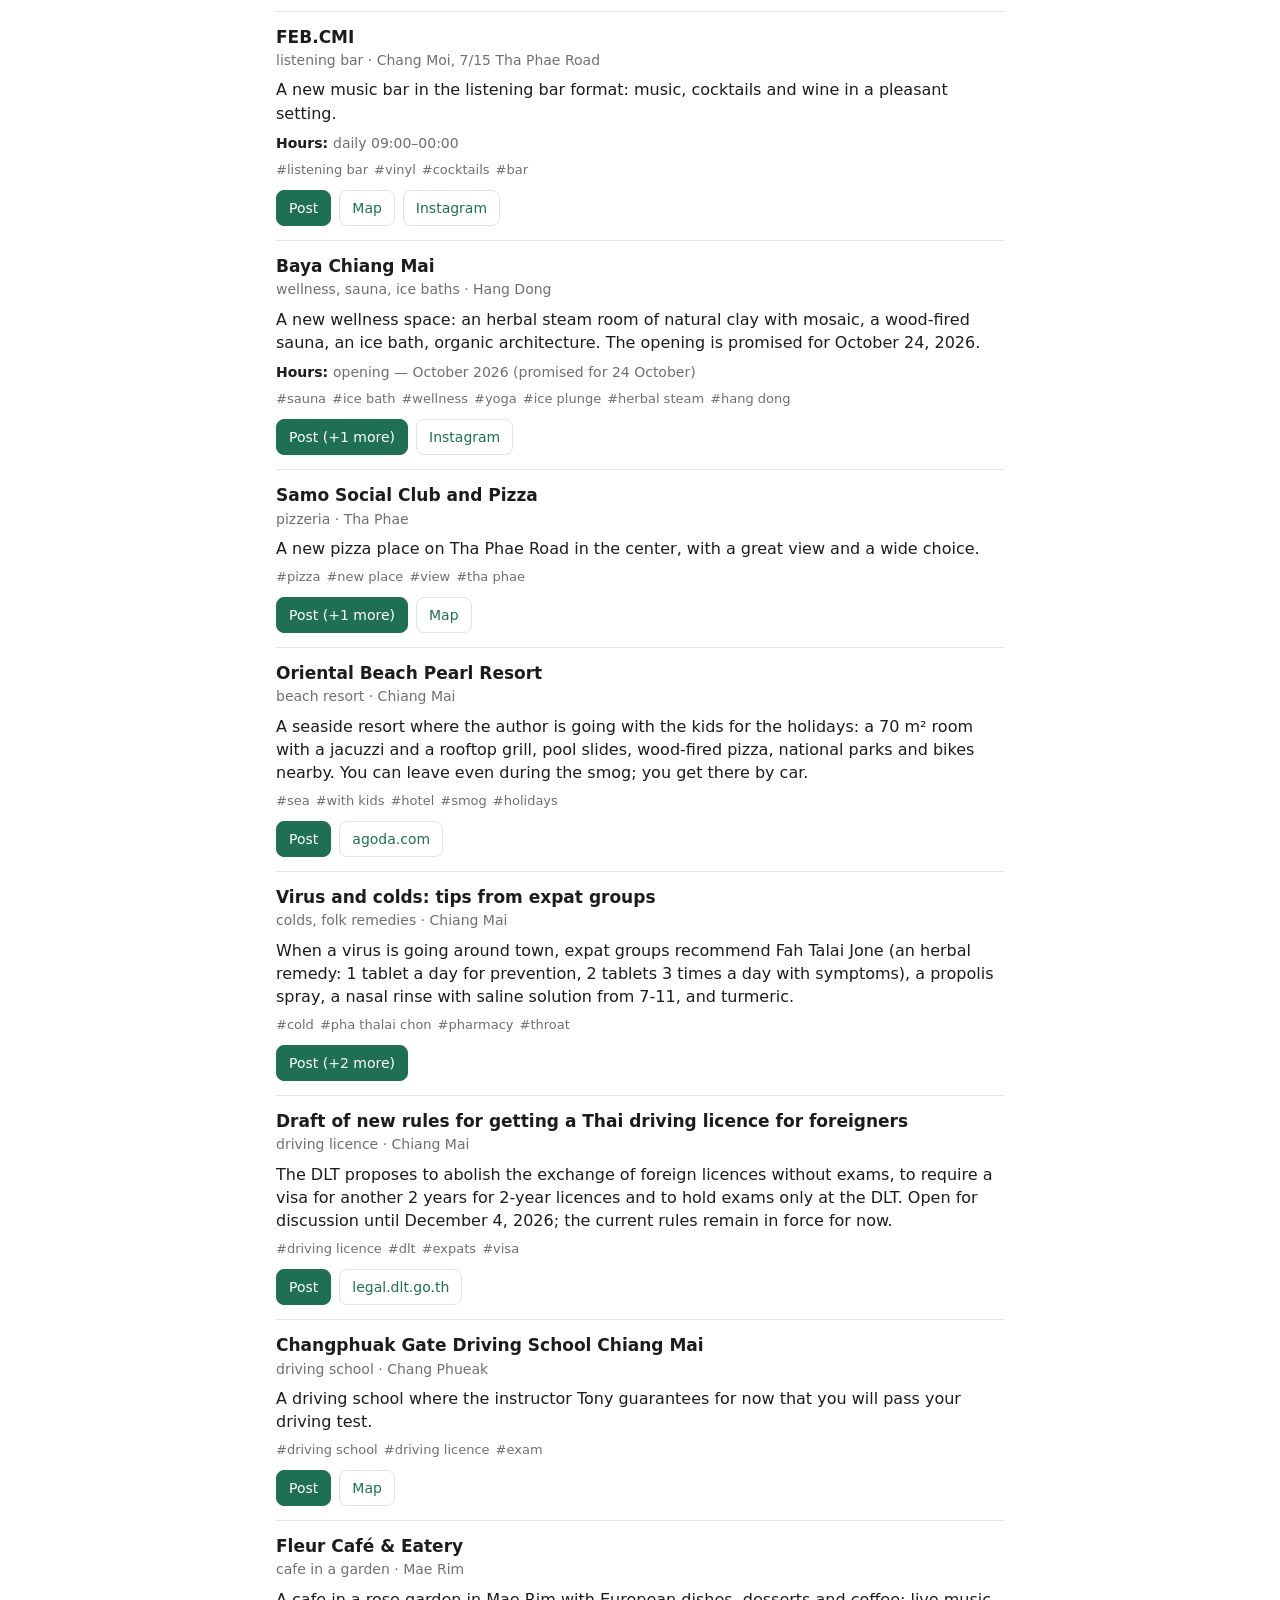
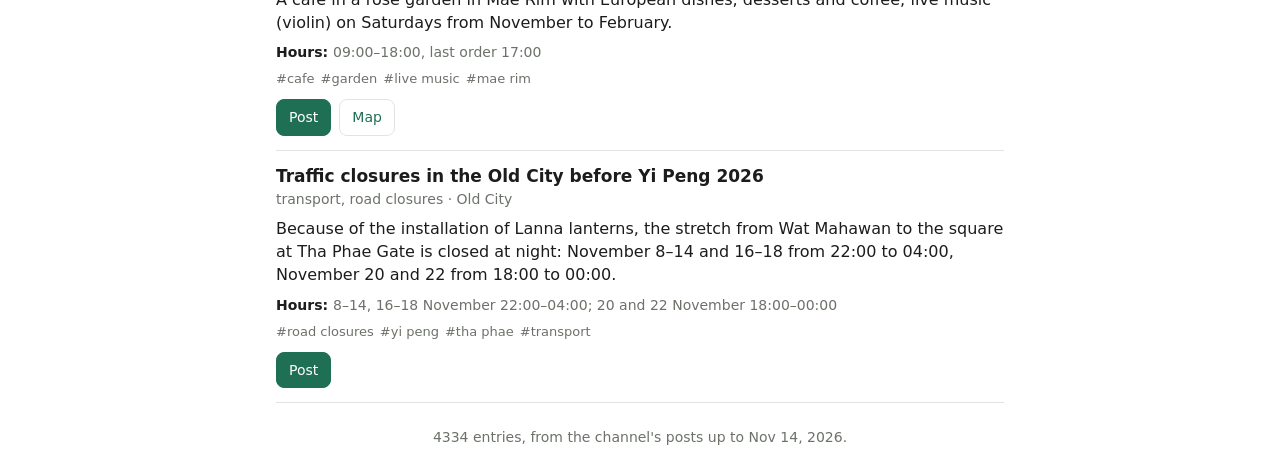
==== commit c10c0e8f: "Post is the highlighted button on every card; Map is secondary Claude-Session: https://claude.ai/cod" ====
--- a/docs/en/index.html
+++ b/docs/en/index.html
@@ -6,7 +6,7 @@
 <title>My Chiang Mai — catalog</title>
 <meta name="description" content="Places, services, events and practical tips for Chiang Mai, from the Telegram channel My Chiang Mai.">
 <link rel="alternate" hreflang="ru" href="../">
-<link rel="stylesheet" href="../app.css?v=2">
+<link rel="stylesheet" href="../app.css?v=4">
 <script src="https://telegram.org/js/telegram-web-app.js"></script>
 </head>
 <body>
@@ -34,6 +34,6 @@
 </main>
 <noscript><p class="wrap">The catalog needs JavaScript.</p></noscript>
 <script>window.SITE = { lang: 'en', data: '../catalog.en.json', other: '../' };</script>
-<script src="../app.js?v=2"></script>
+<script src="../app.js?v=4"></script>
 </body>
 </html>
--- a/docs/app.css
+++ b/docs/app.css
@@ -59,7 +59,7 @@
 .meta { display: flex; justify-content: space-between; align-items: center; gap: 12px;
   color: var(--hint); font-size: 14px; padding: 12px 0 4px; }
 .meta label { display: flex; align-items: center; gap: 6px; cursor: pointer; }
-.card { border-bottom: 1px solid var(--line); padding: 14px 0; }
+.card { border-bottom: 1px solid var(--line); padding: 14px 0; scroll-margin-top: 150px; }   /* clear the sticky header */
 .card h2 { font-size: 17px; margin: 0; line-height: 1.3; overflow-wrap: anywhere; }
 .sub { color: var(--hint); font-size: 14px; margin-top: 2px; }
 .card p { margin: 8px 0 0; overflow-wrap: anywhere; }
@@ -74,7 +74,7 @@
   border: 1px solid var(--line); color: var(--link); background: none; cursor: pointer;
 }
 .btn.primary { background: var(--accent); color: var(--on-accent); border-color: var(--accent); }
-.btn[aria-expanded="true"] { background: var(--surface); }
+.btn[aria-expanded="true"] { background: var(--surface); color: var(--link); border-color: var(--line); }   /* an open post's button turns secondary */
 .embed { margin-top: 10px; display: flex; flex-direction: column; gap: 8px; }
 .embed iframe { display: block; width: 100%; height: 360px; border: 0; background: transparent; }
 .embed .row { display: flex; flex-wrap: wrap; gap: 8px; }
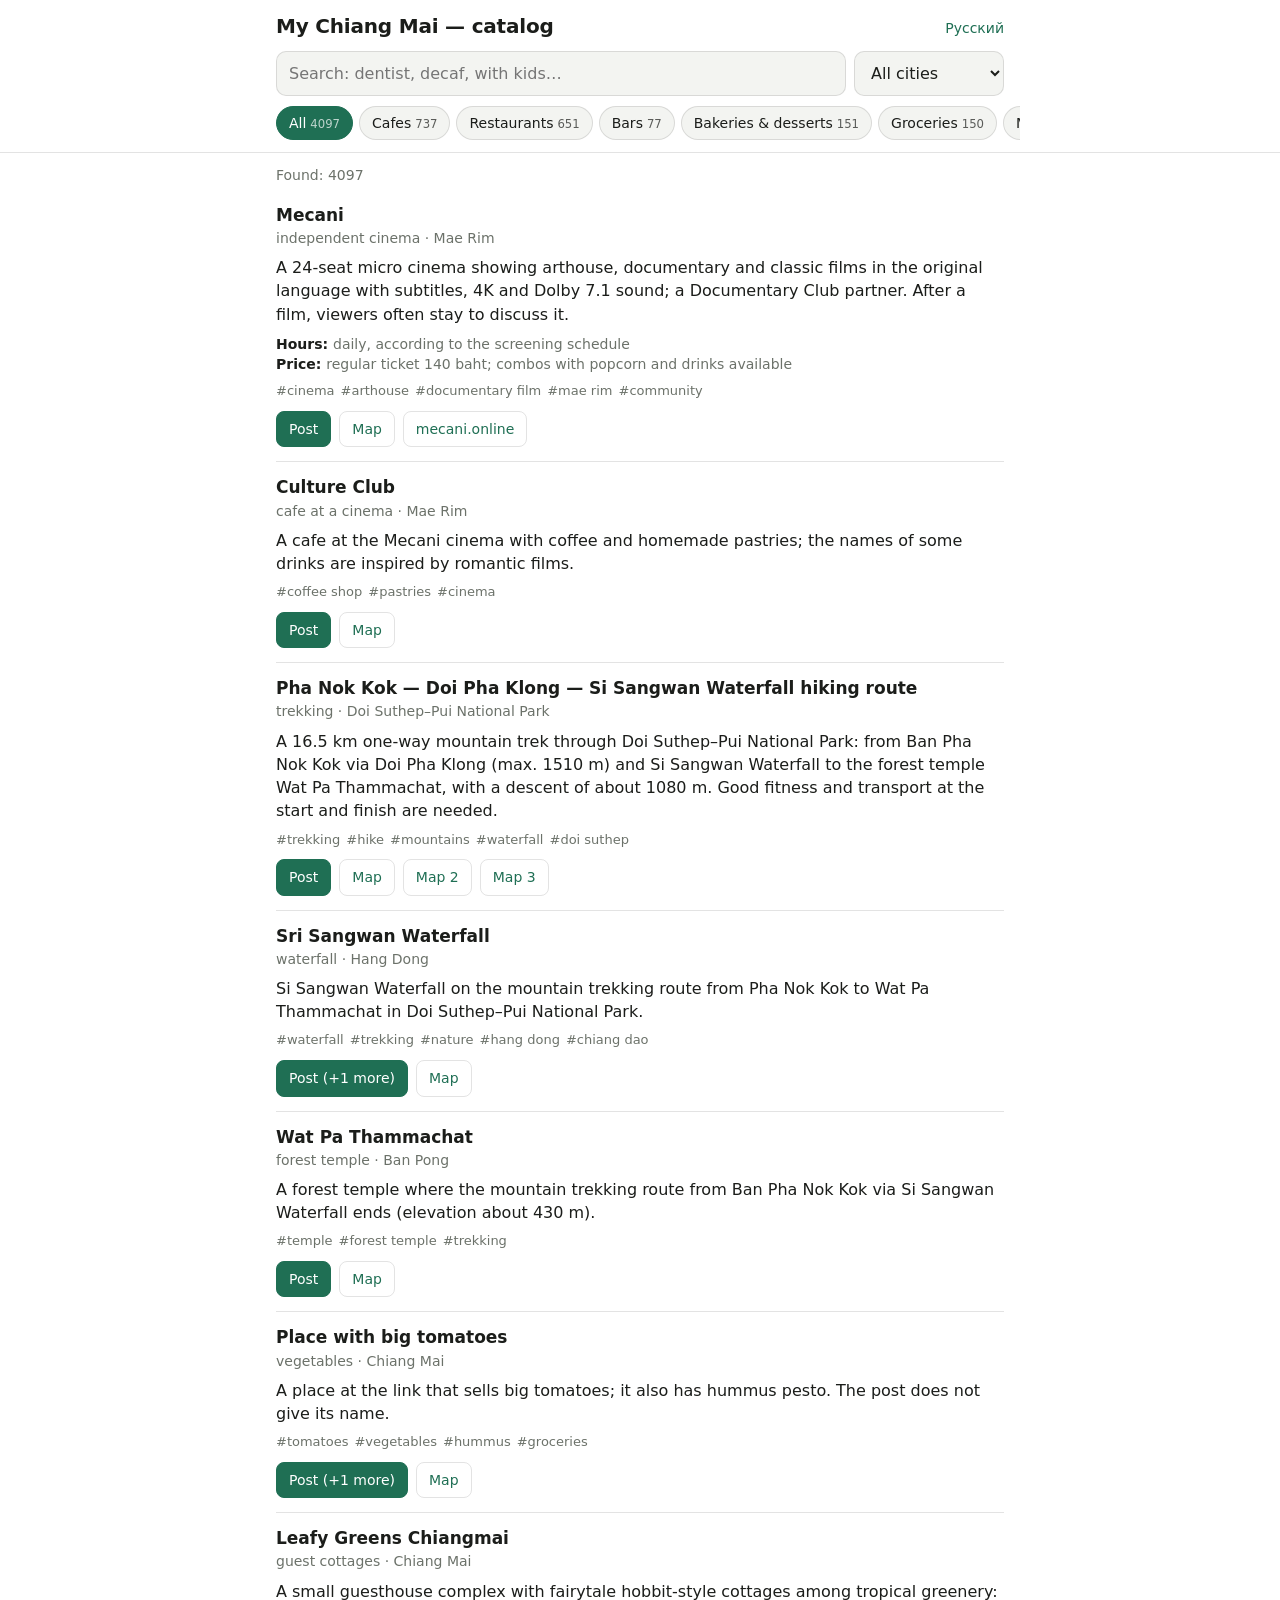
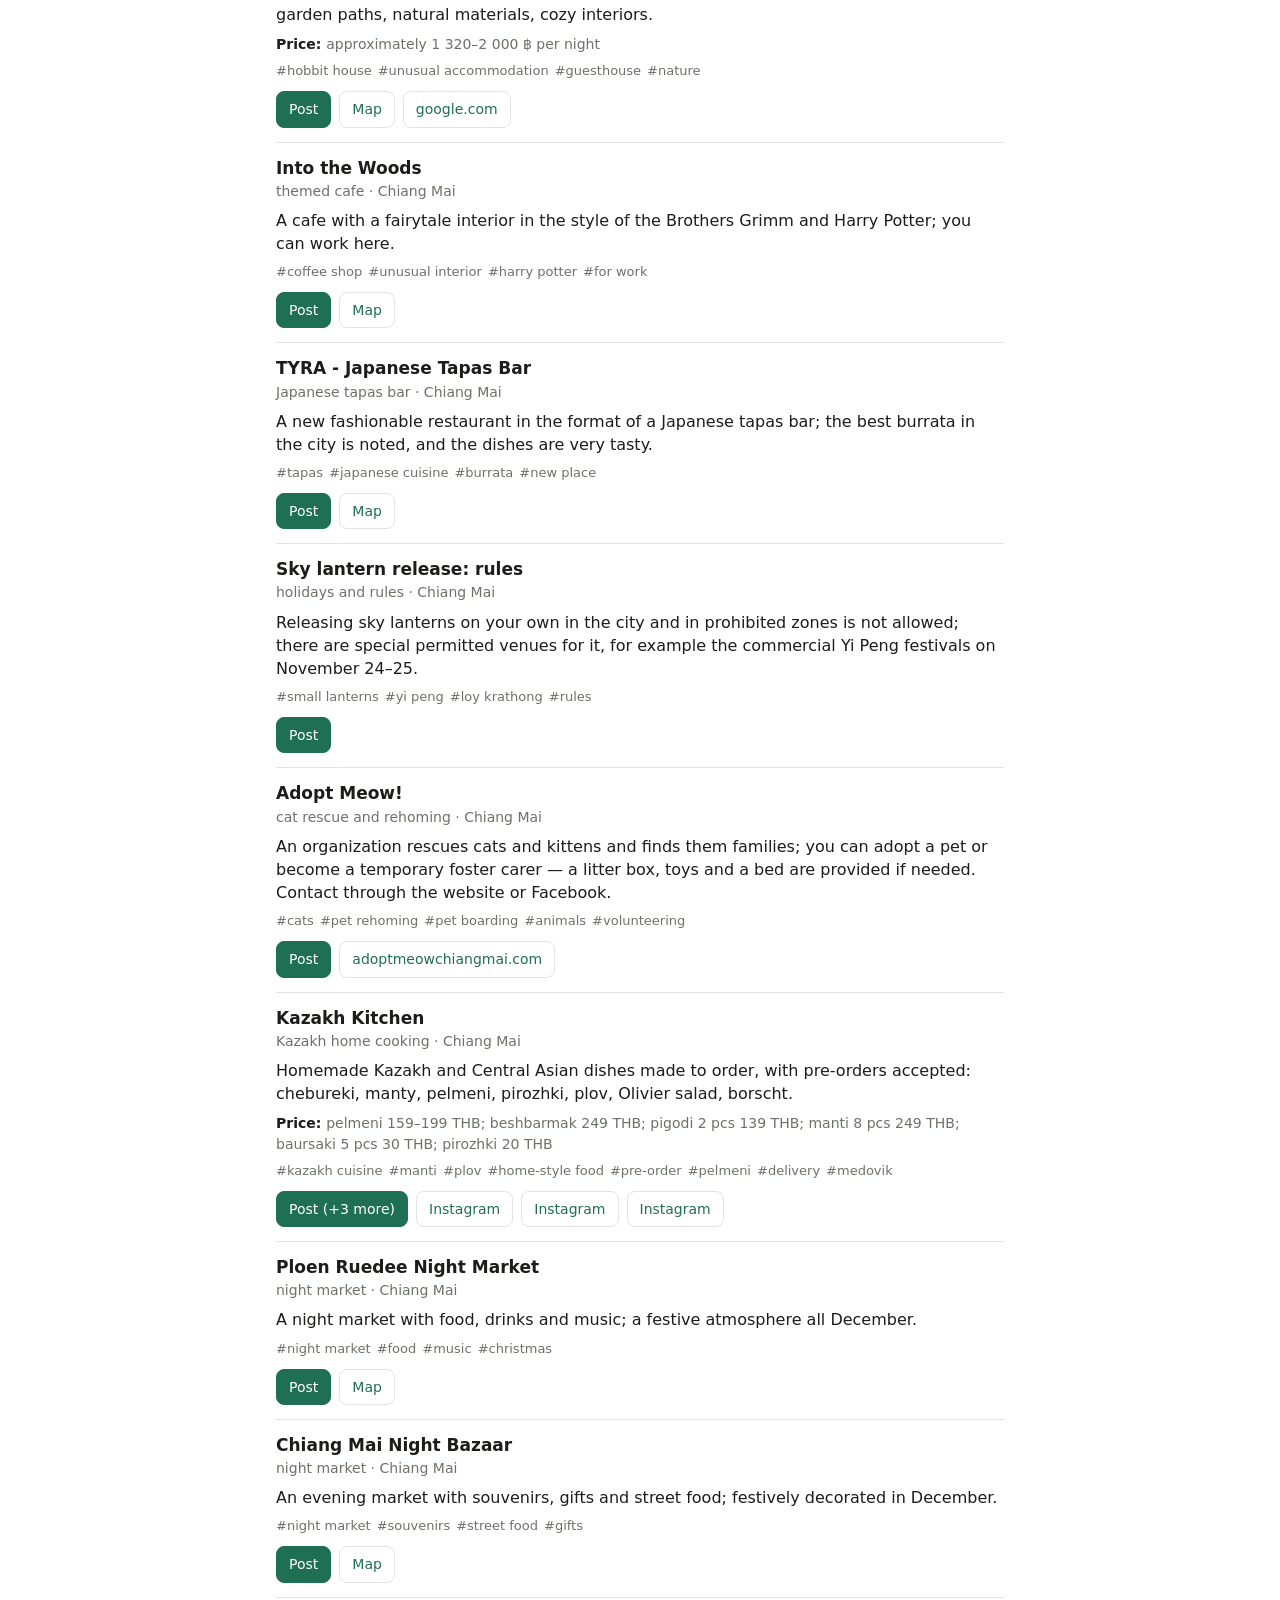
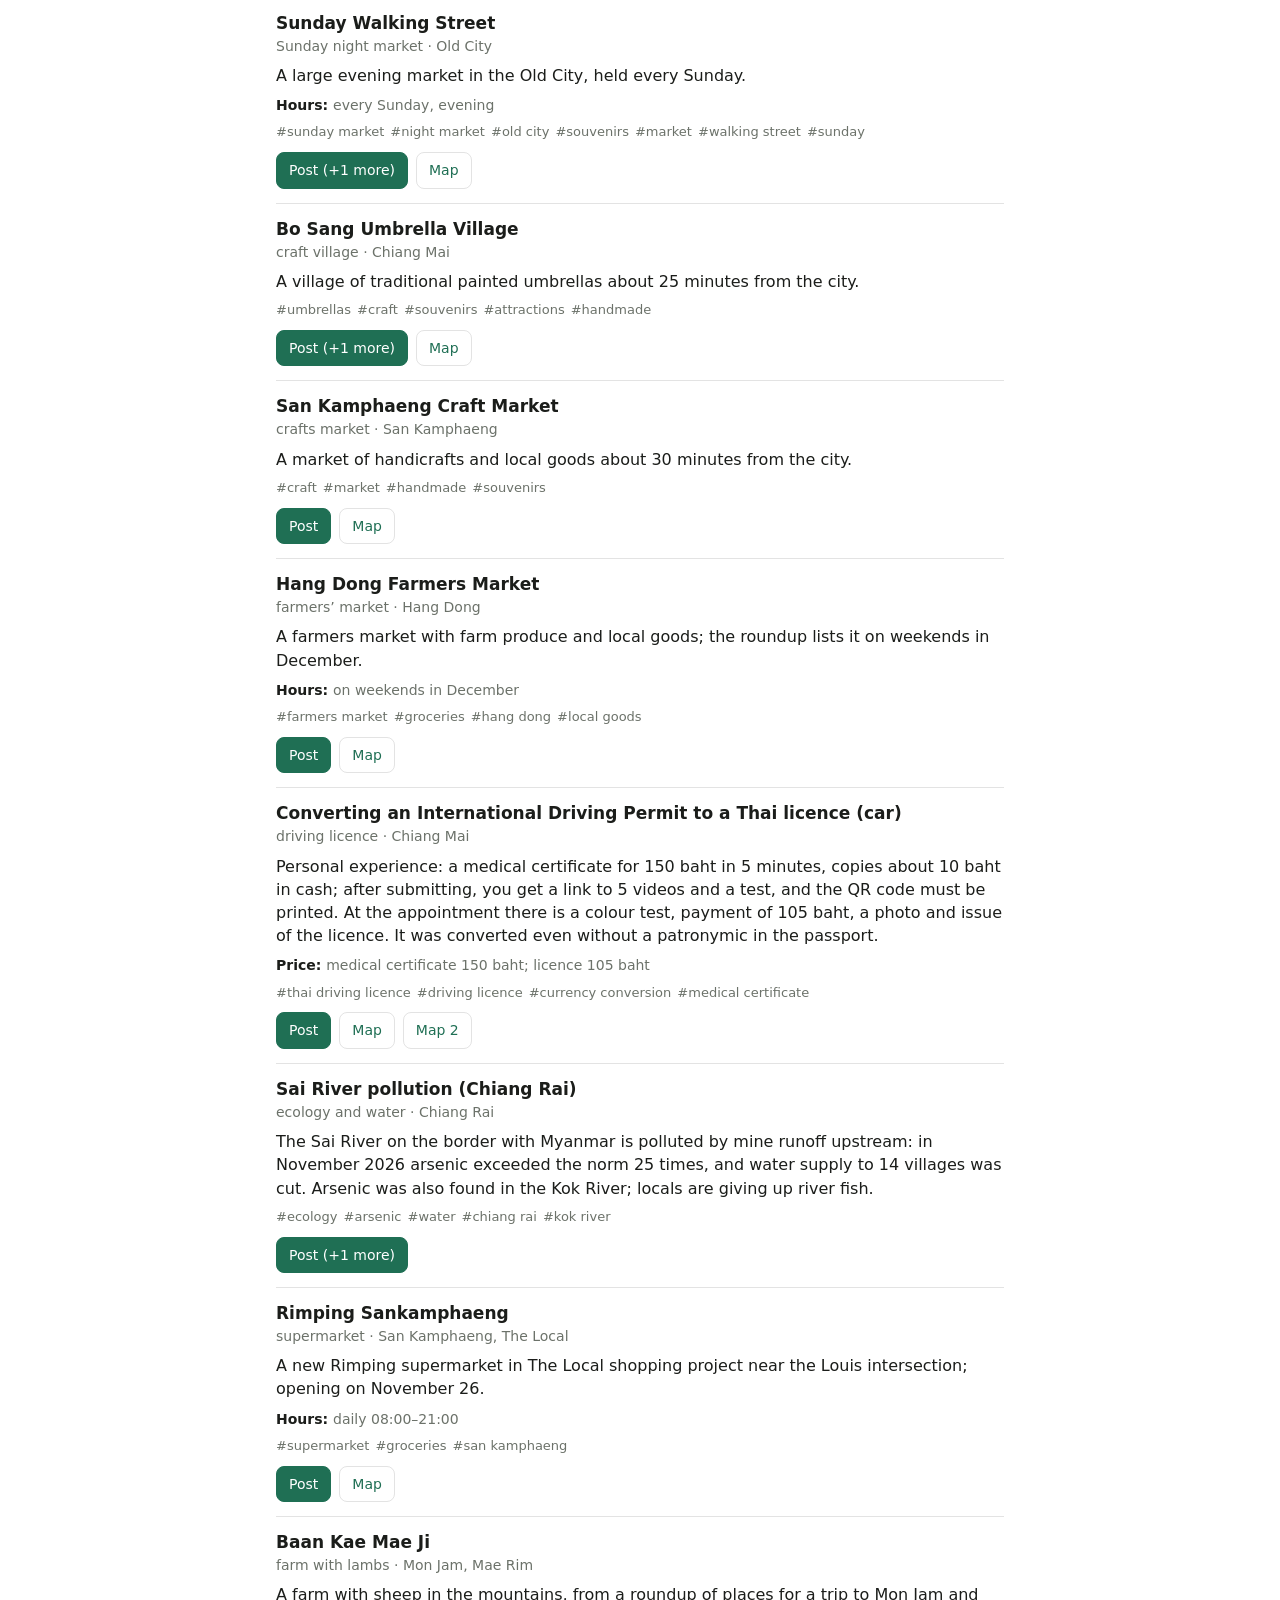
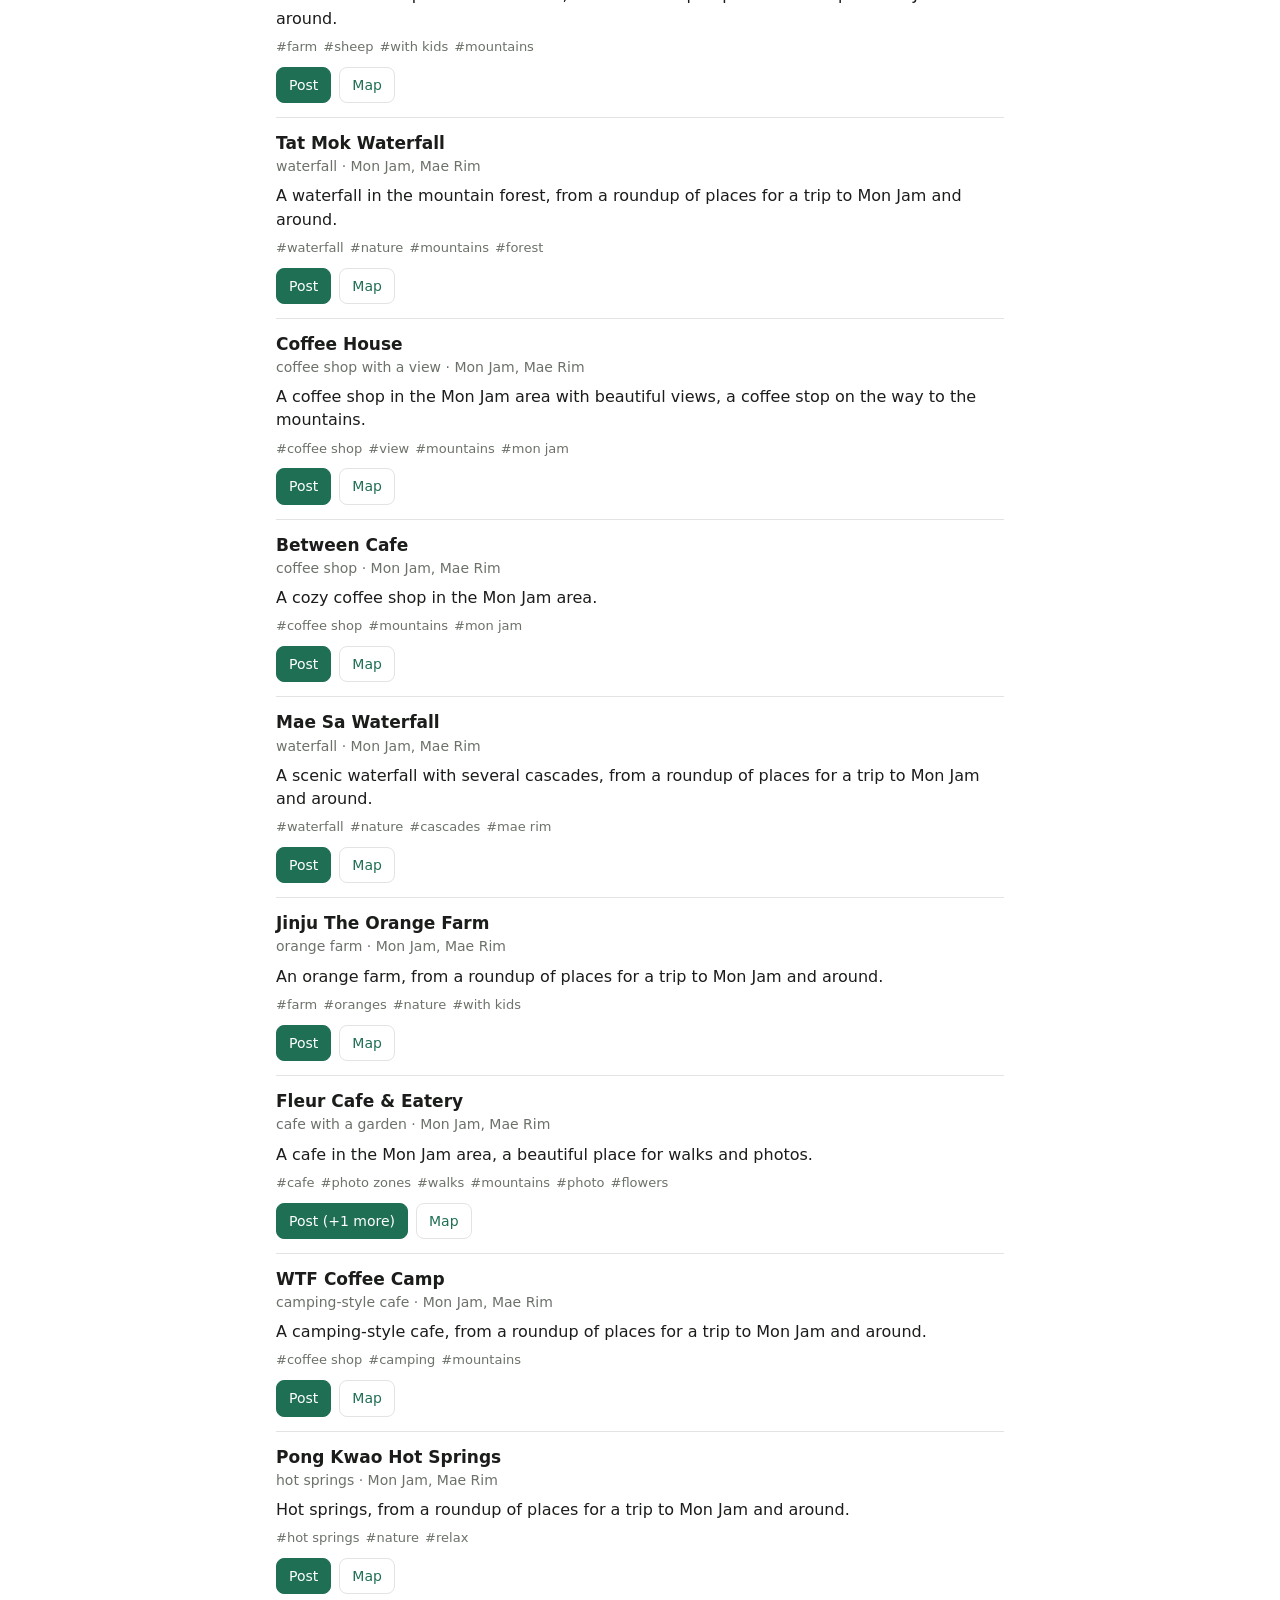
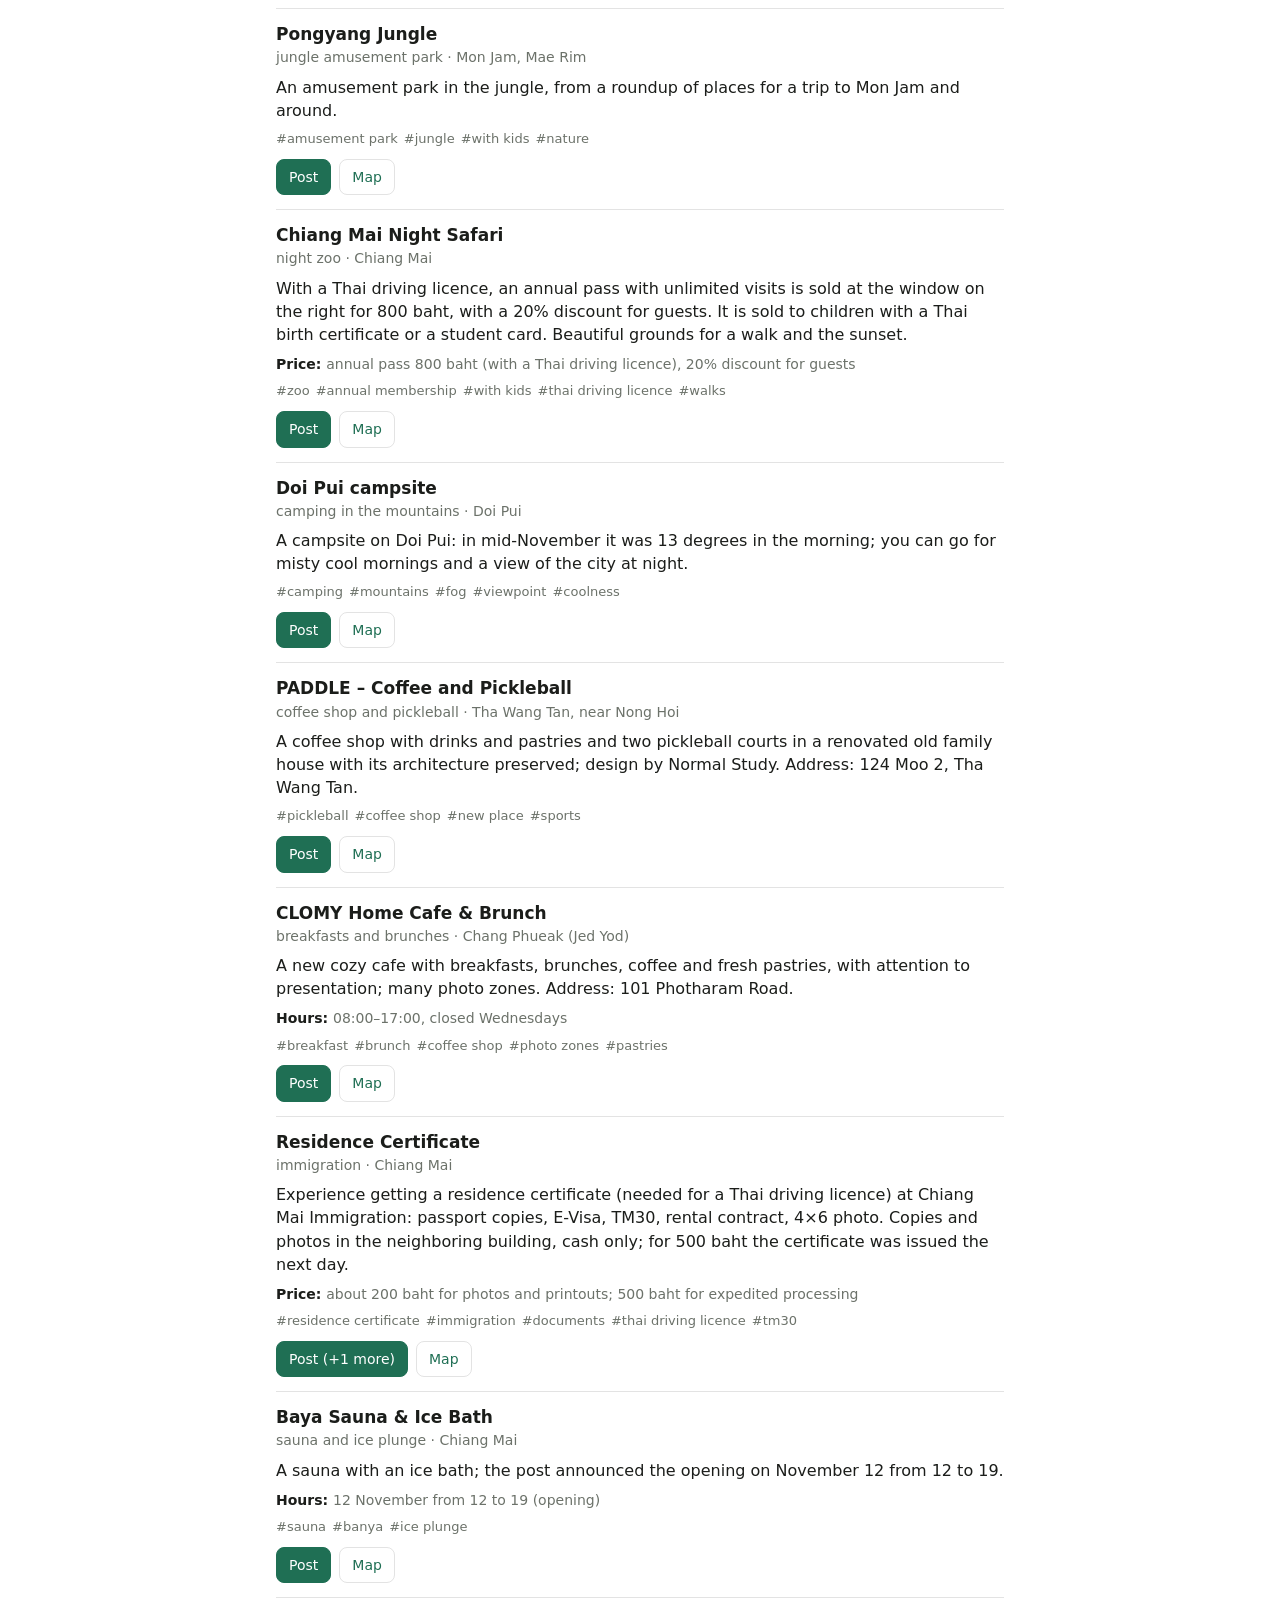
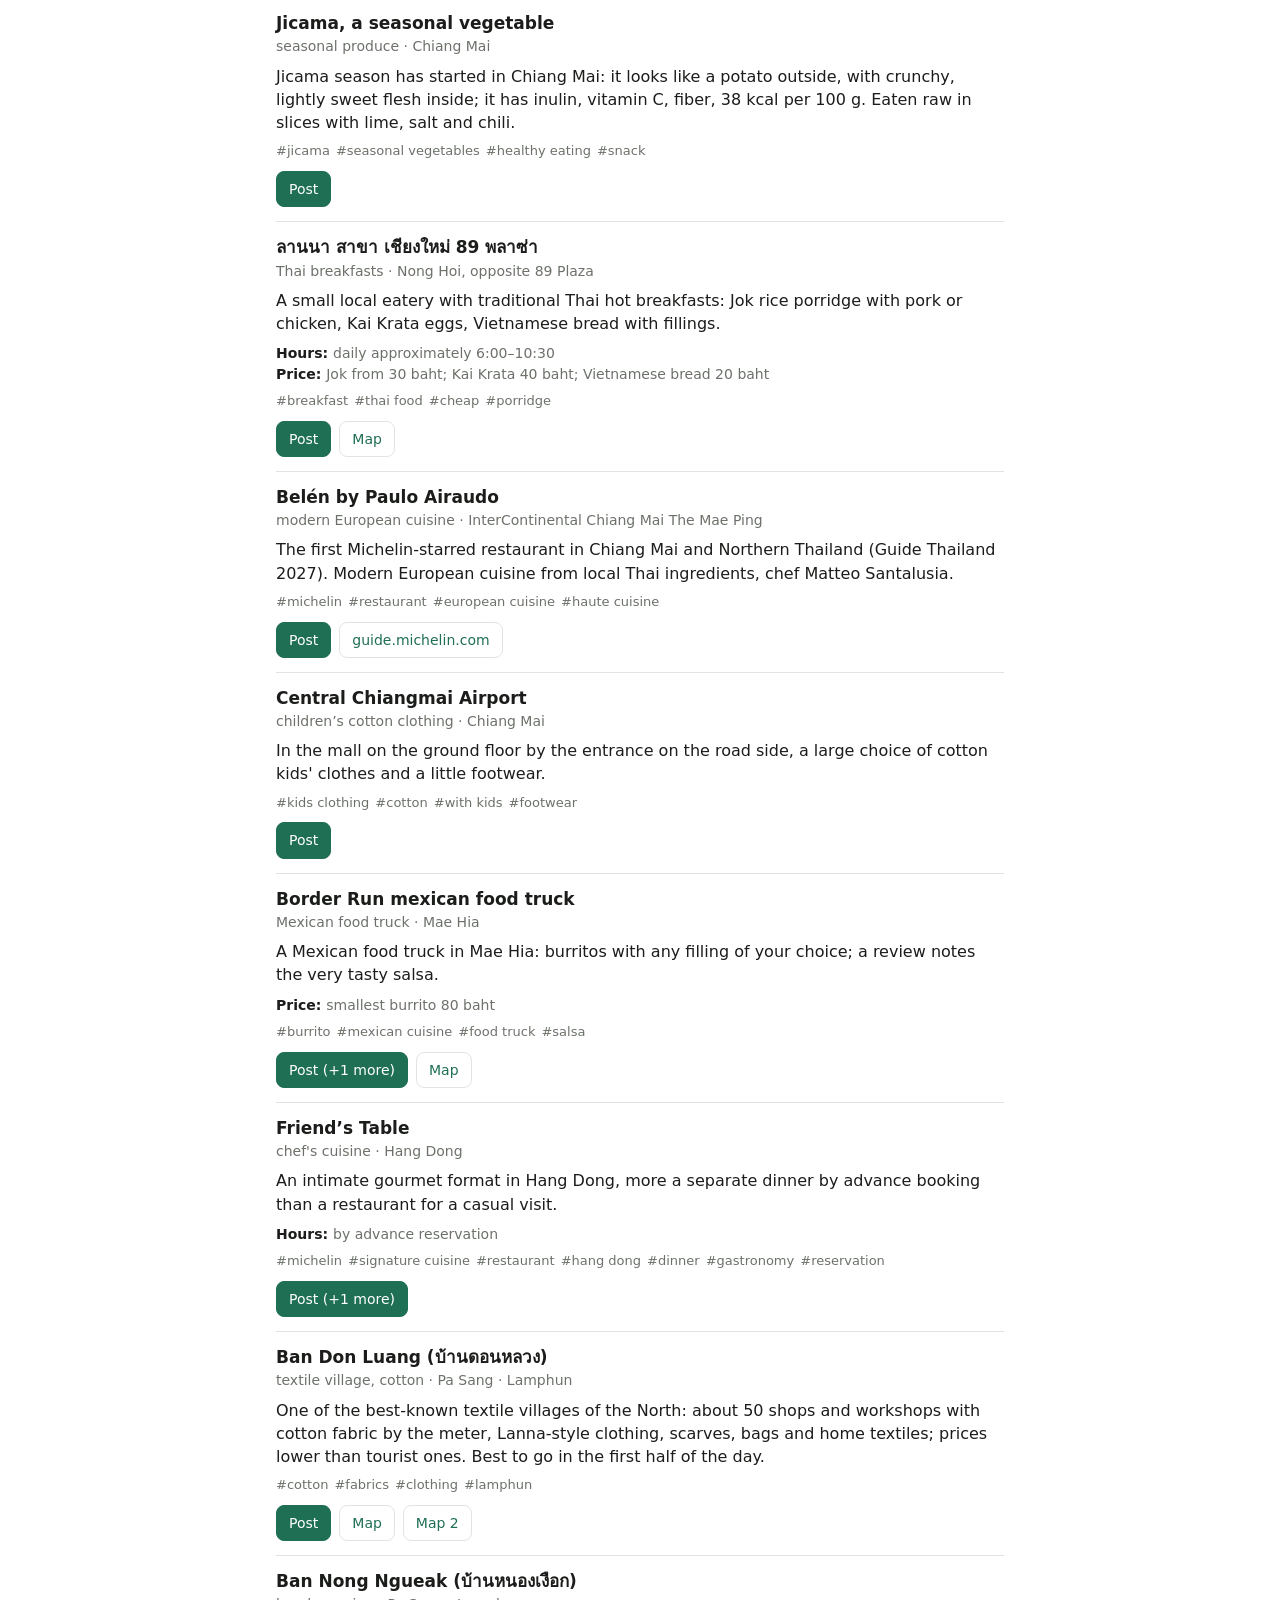
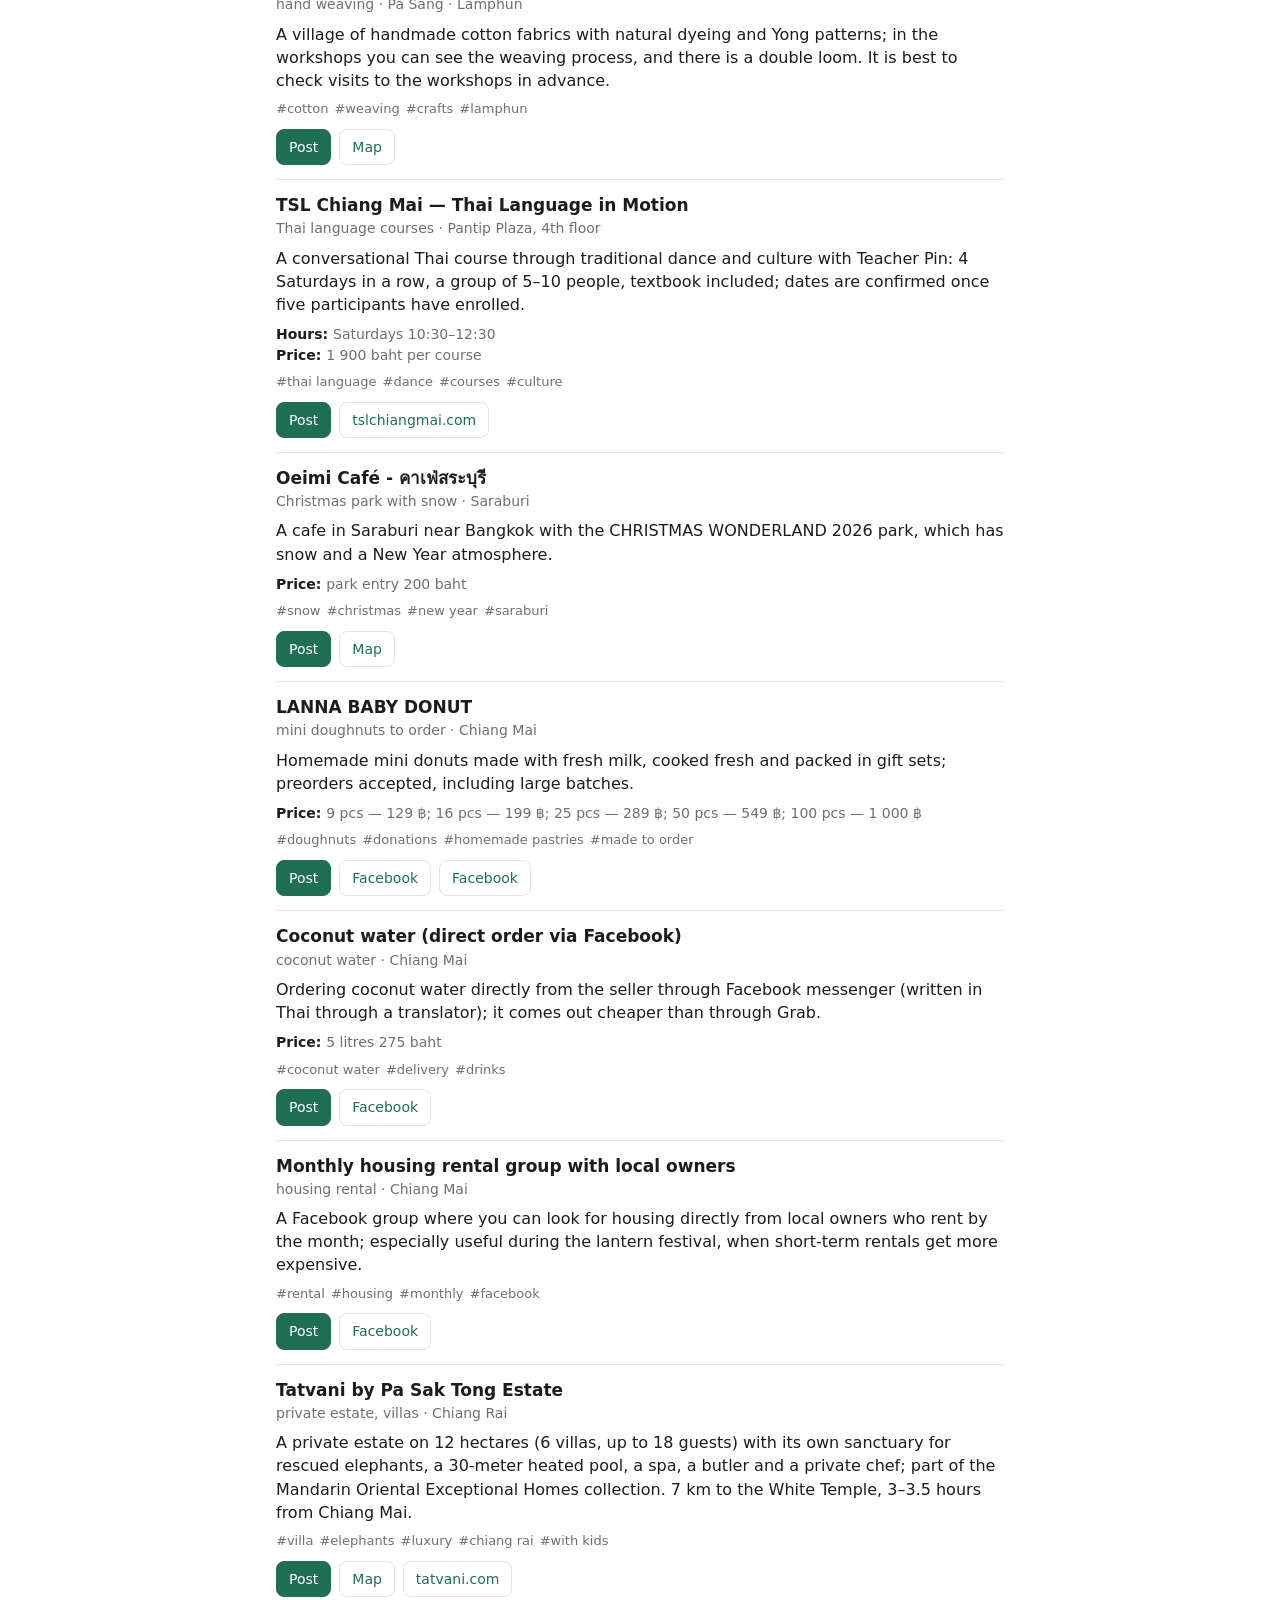
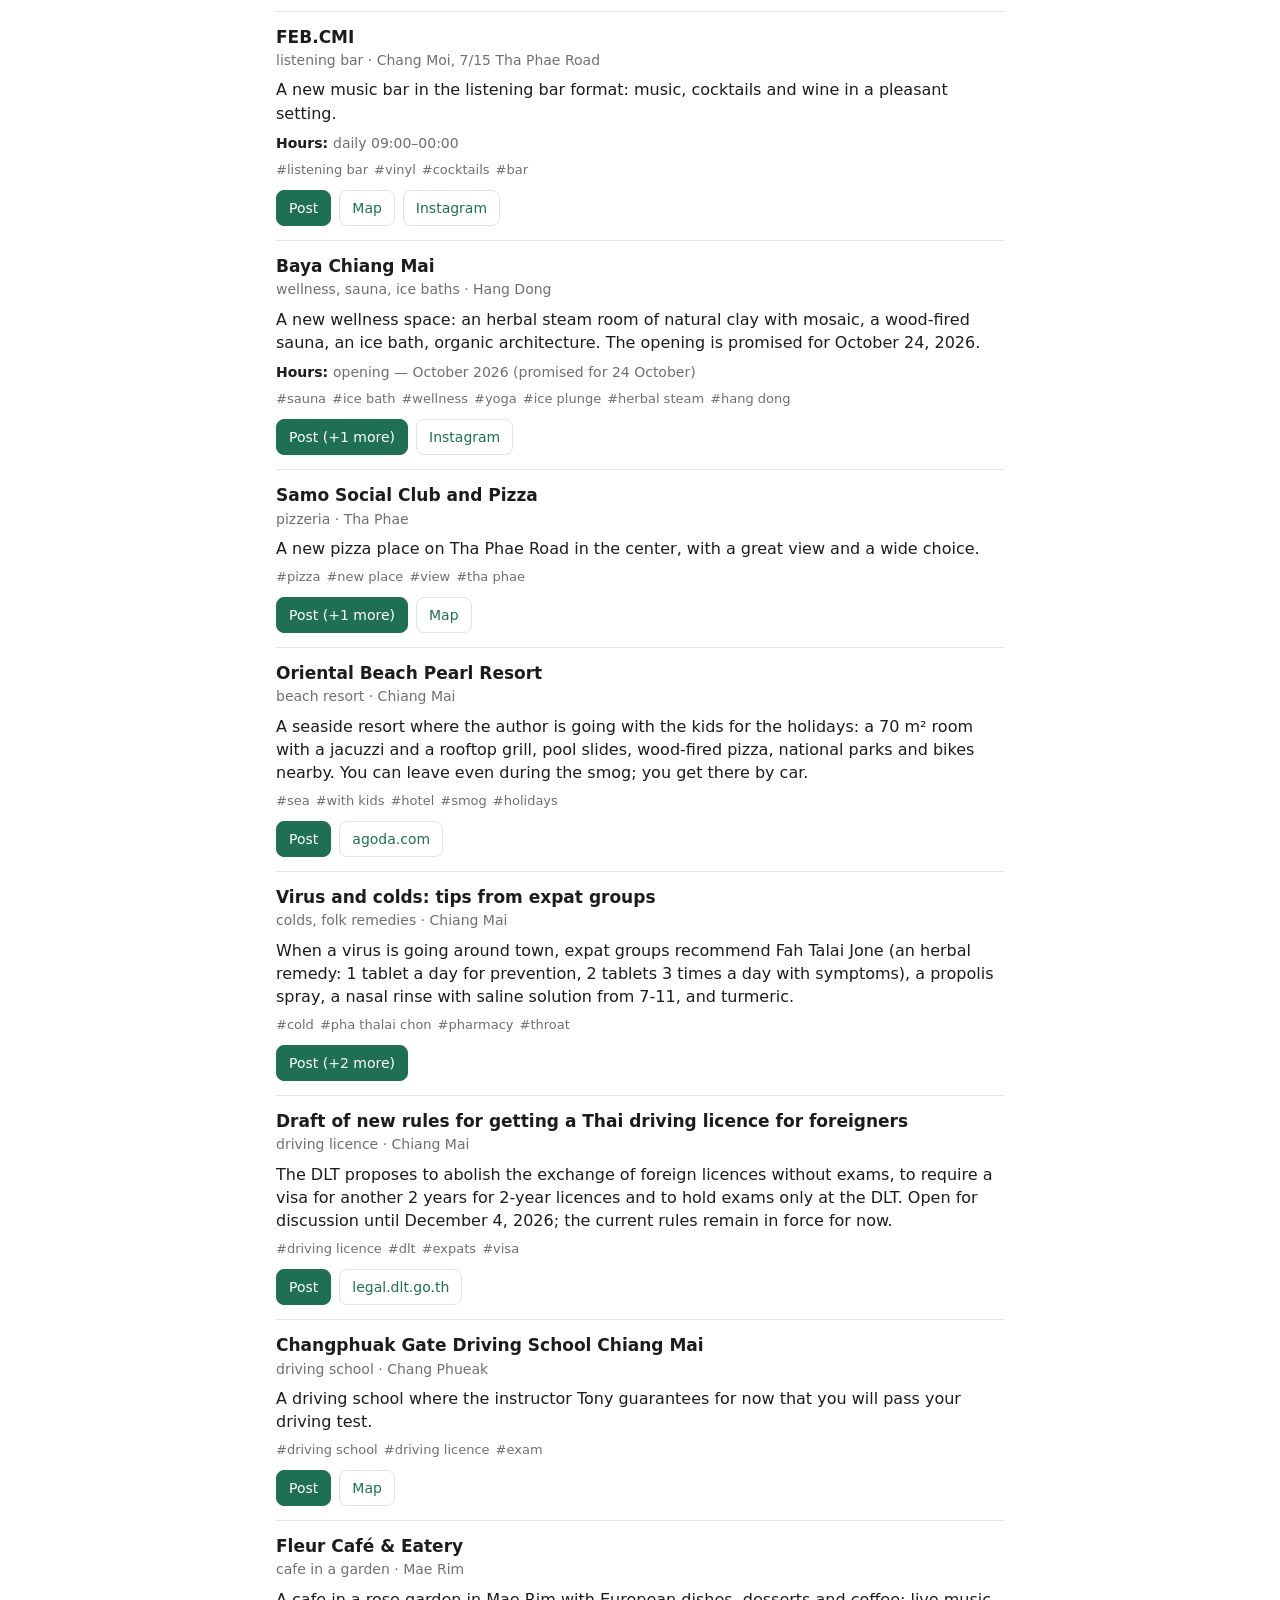
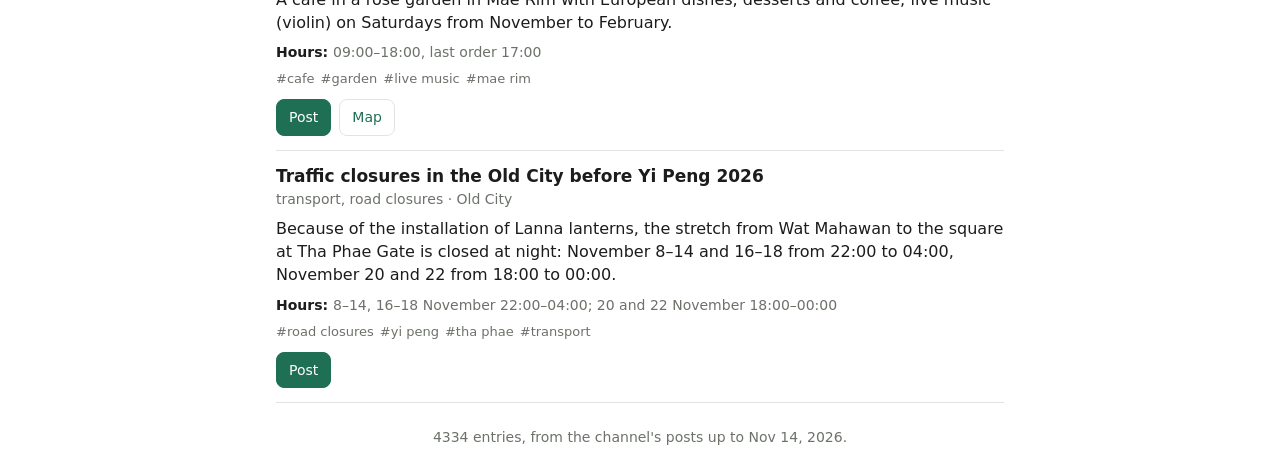
==== commit e62f3fa1: "Extra map points show as Map 2, Map 3 instead of maps.app.goo.gl Claude-Session: https://claude.ai/c" ====
--- a/docs/en/index.html
+++ b/docs/en/index.html
@@ -6,7 +6,7 @@
 <title>My Chiang Mai — catalog</title>
 <meta name="description" content="Places, services, events and practical tips for Chiang Mai, from the Telegram channel My Chiang Mai.">
 <link rel="alternate" hreflang="ru" href="../">
-<link rel="stylesheet" href="../app.css?v=4">
+<link rel="stylesheet" href="../app.css?v=5">
 <script src="https://telegram.org/js/telegram-web-app.js"></script>
 </head>
 <body>
@@ -34,6 +34,6 @@
 </main>
 <noscript><p class="wrap">The catalog needs JavaScript.</p></noscript>
 <script>window.SITE = { lang: 'en', data: '../catalog.en.json', other: '../' };</script>
-<script src="../app.js?v=4"></script>
+<script src="../app.js?v=5"></script>
 </body>
 </html>
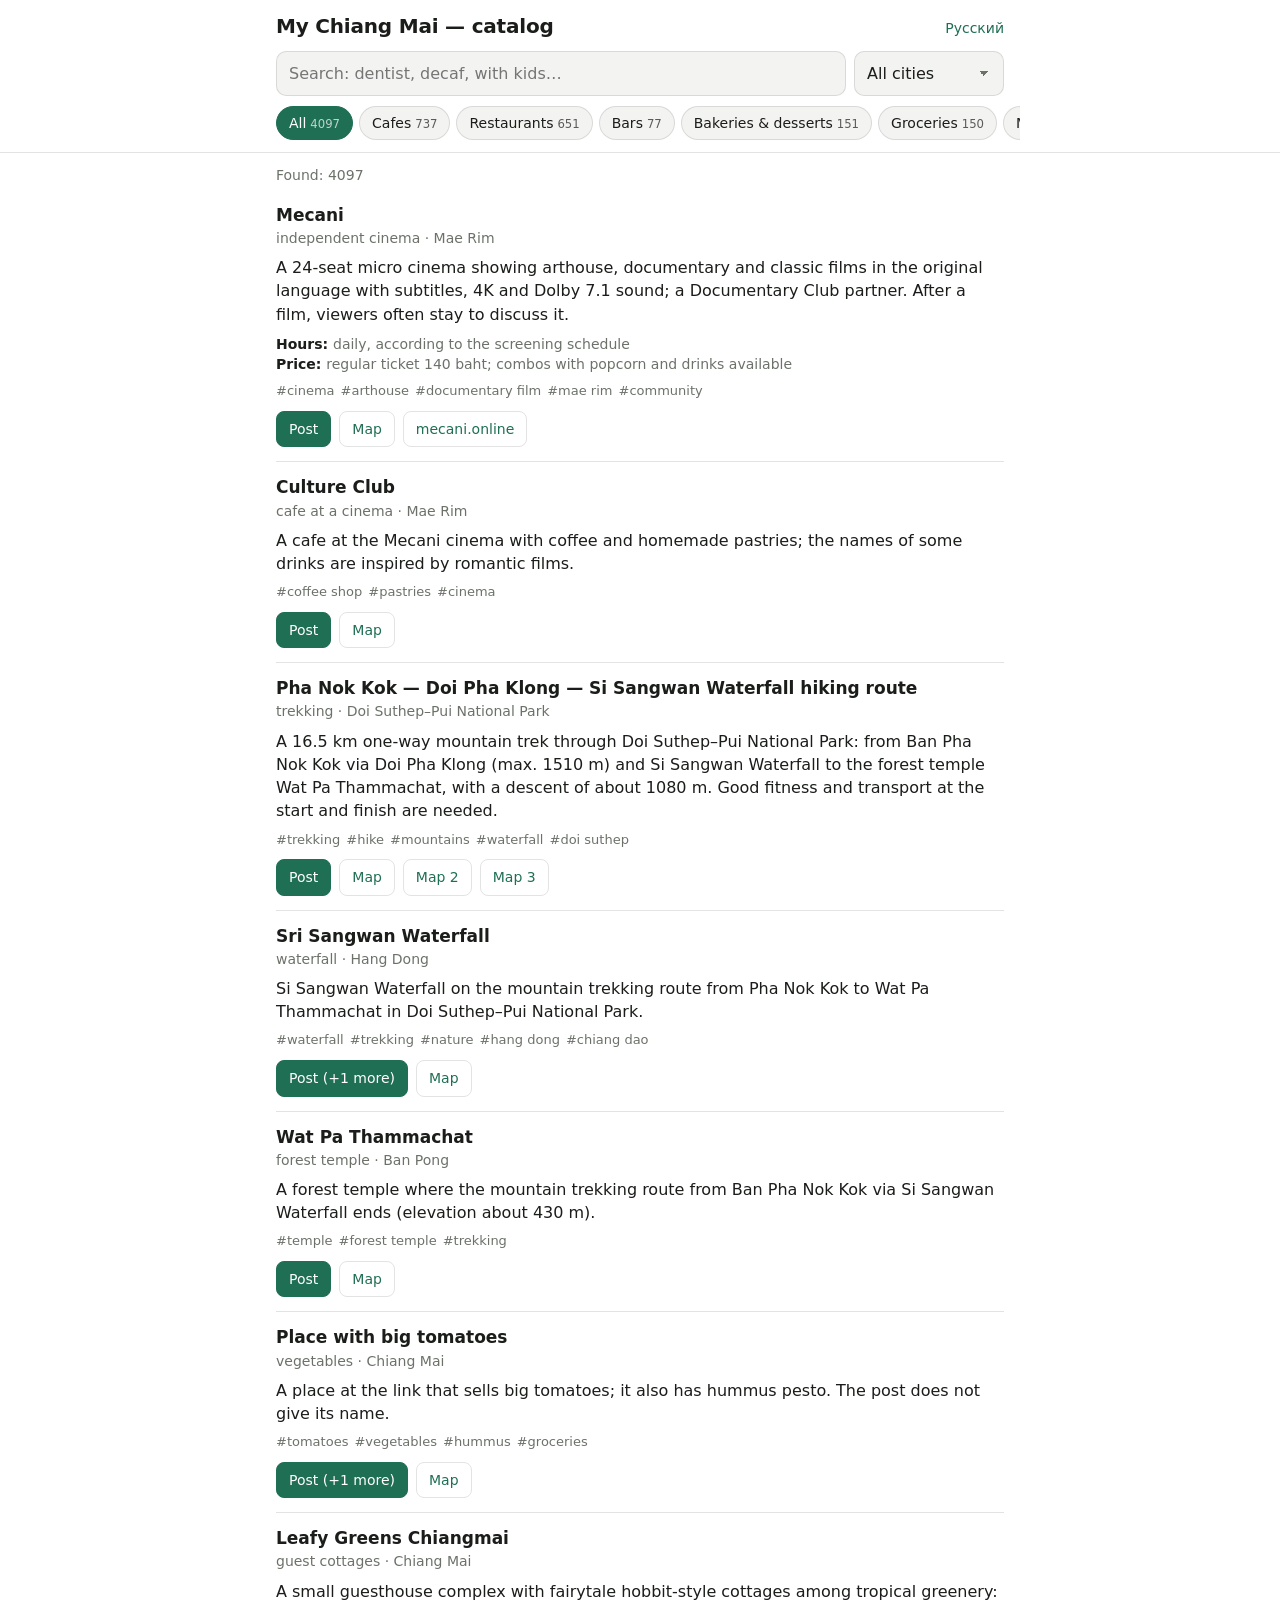
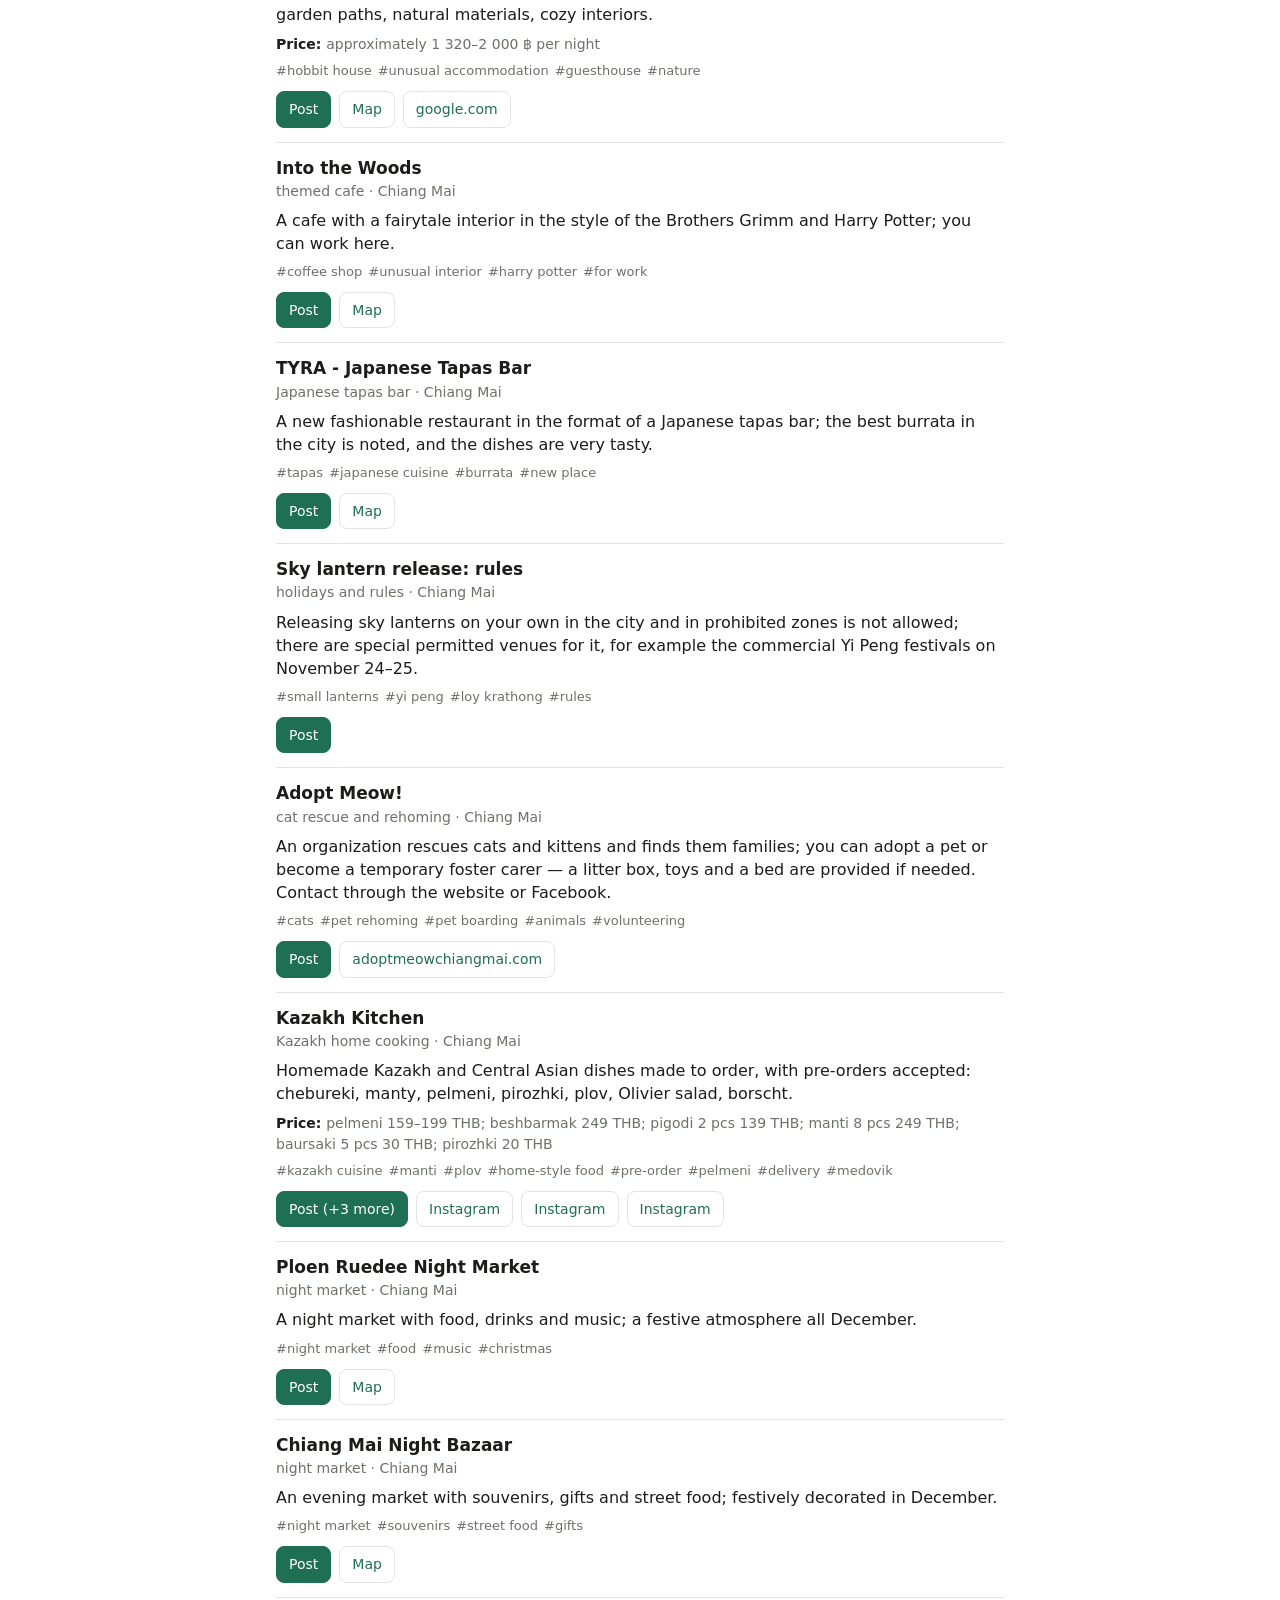
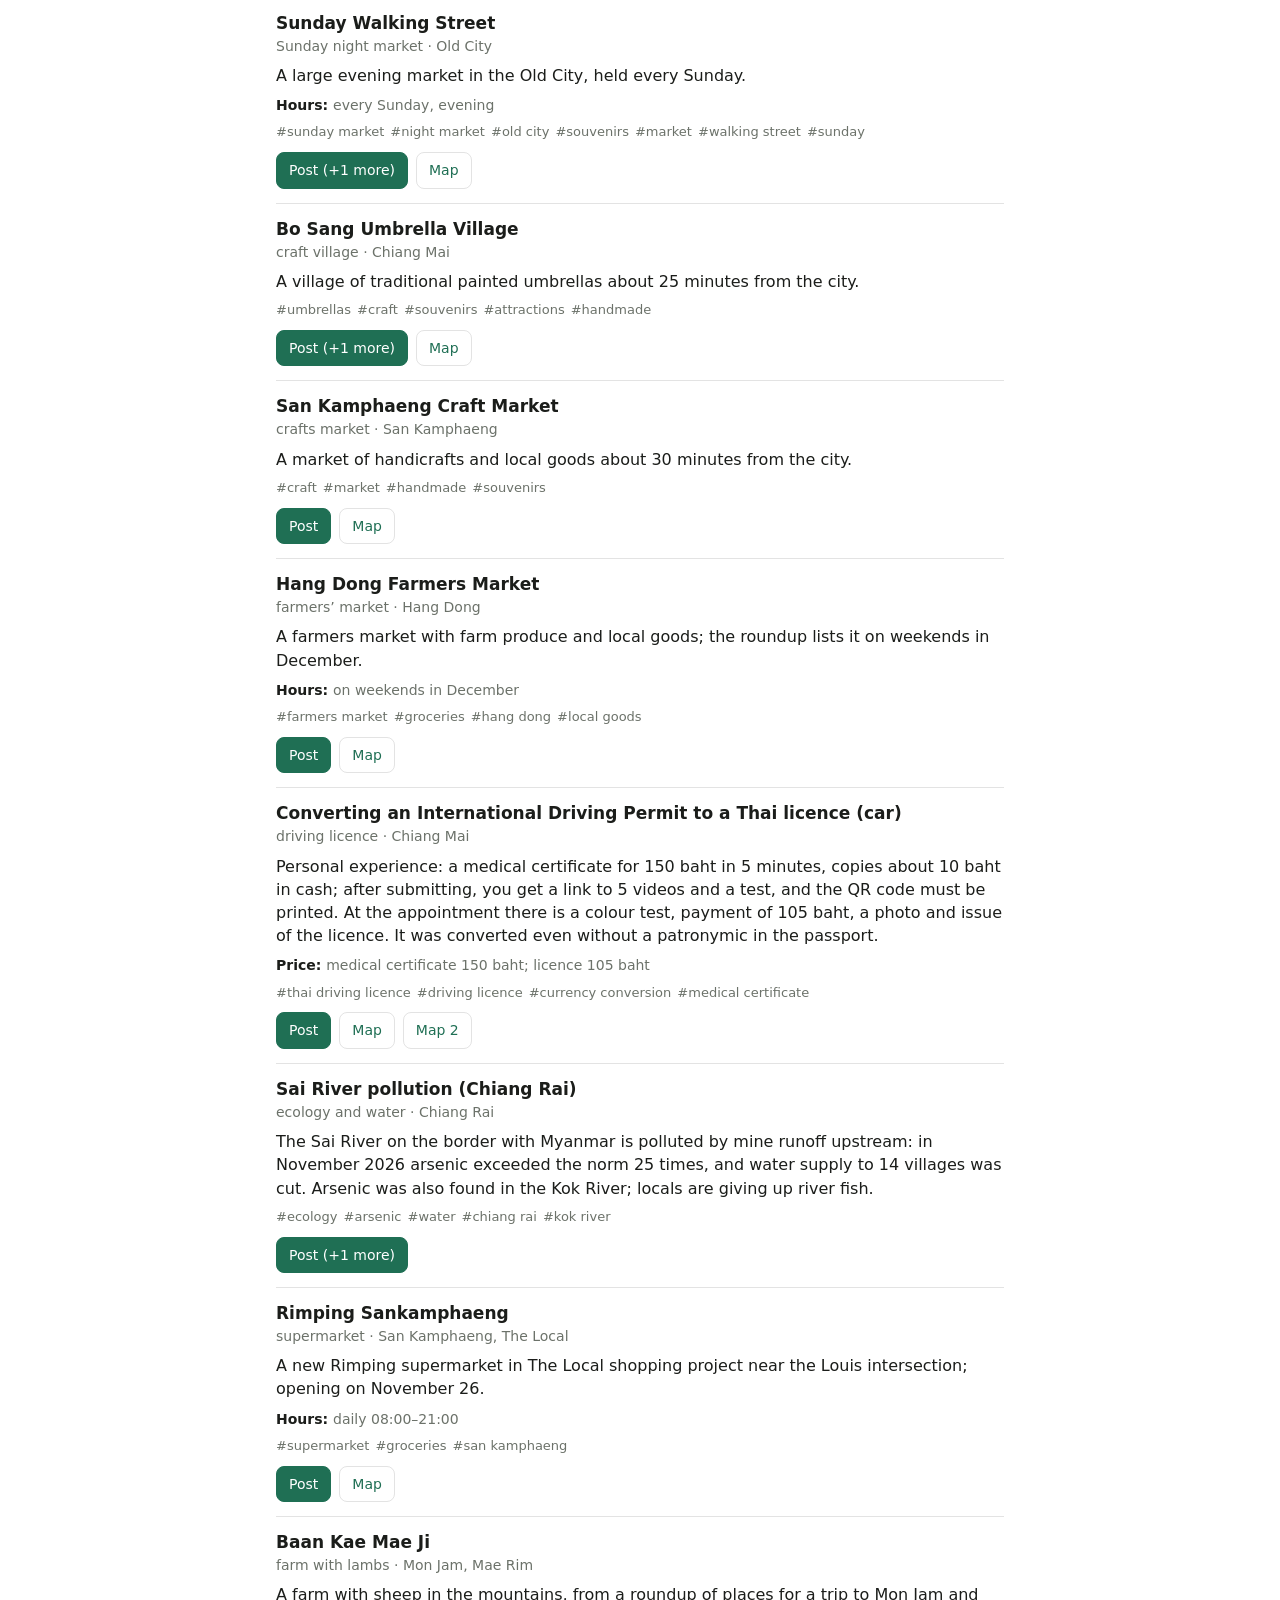
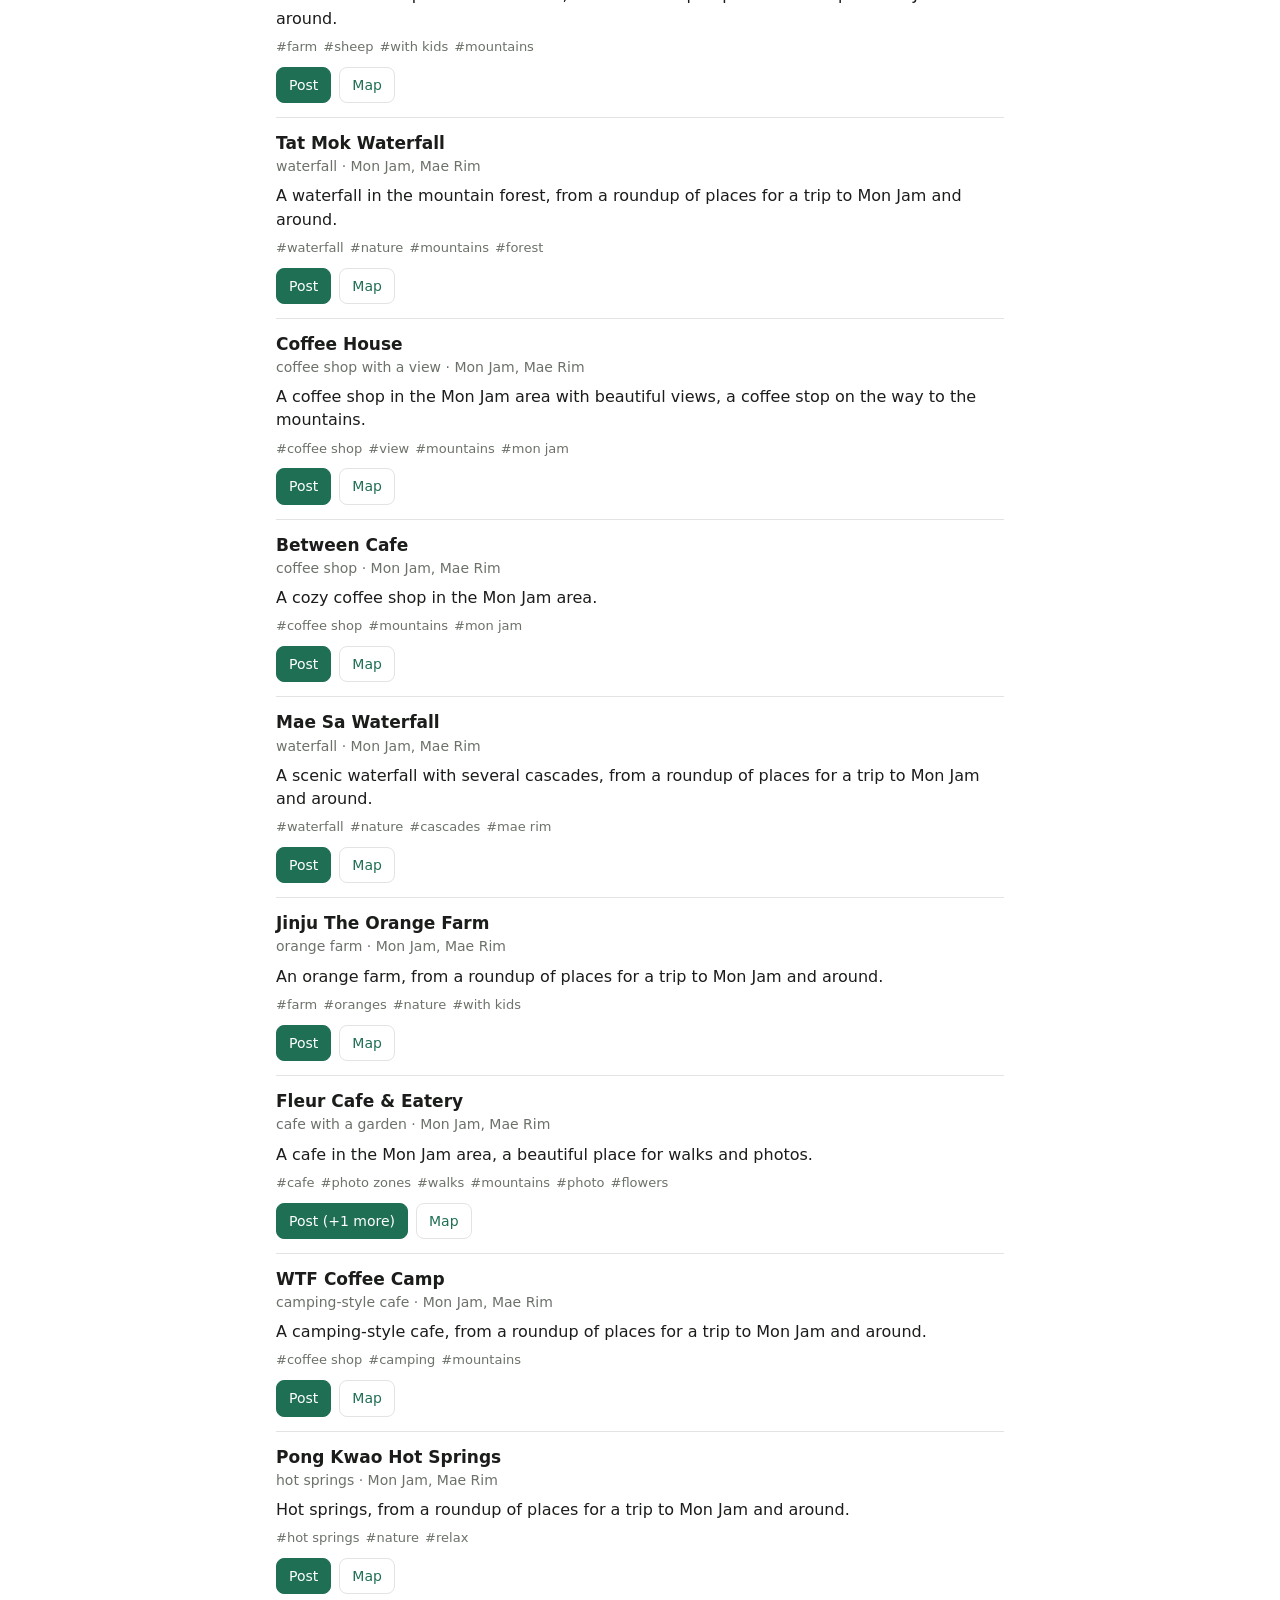
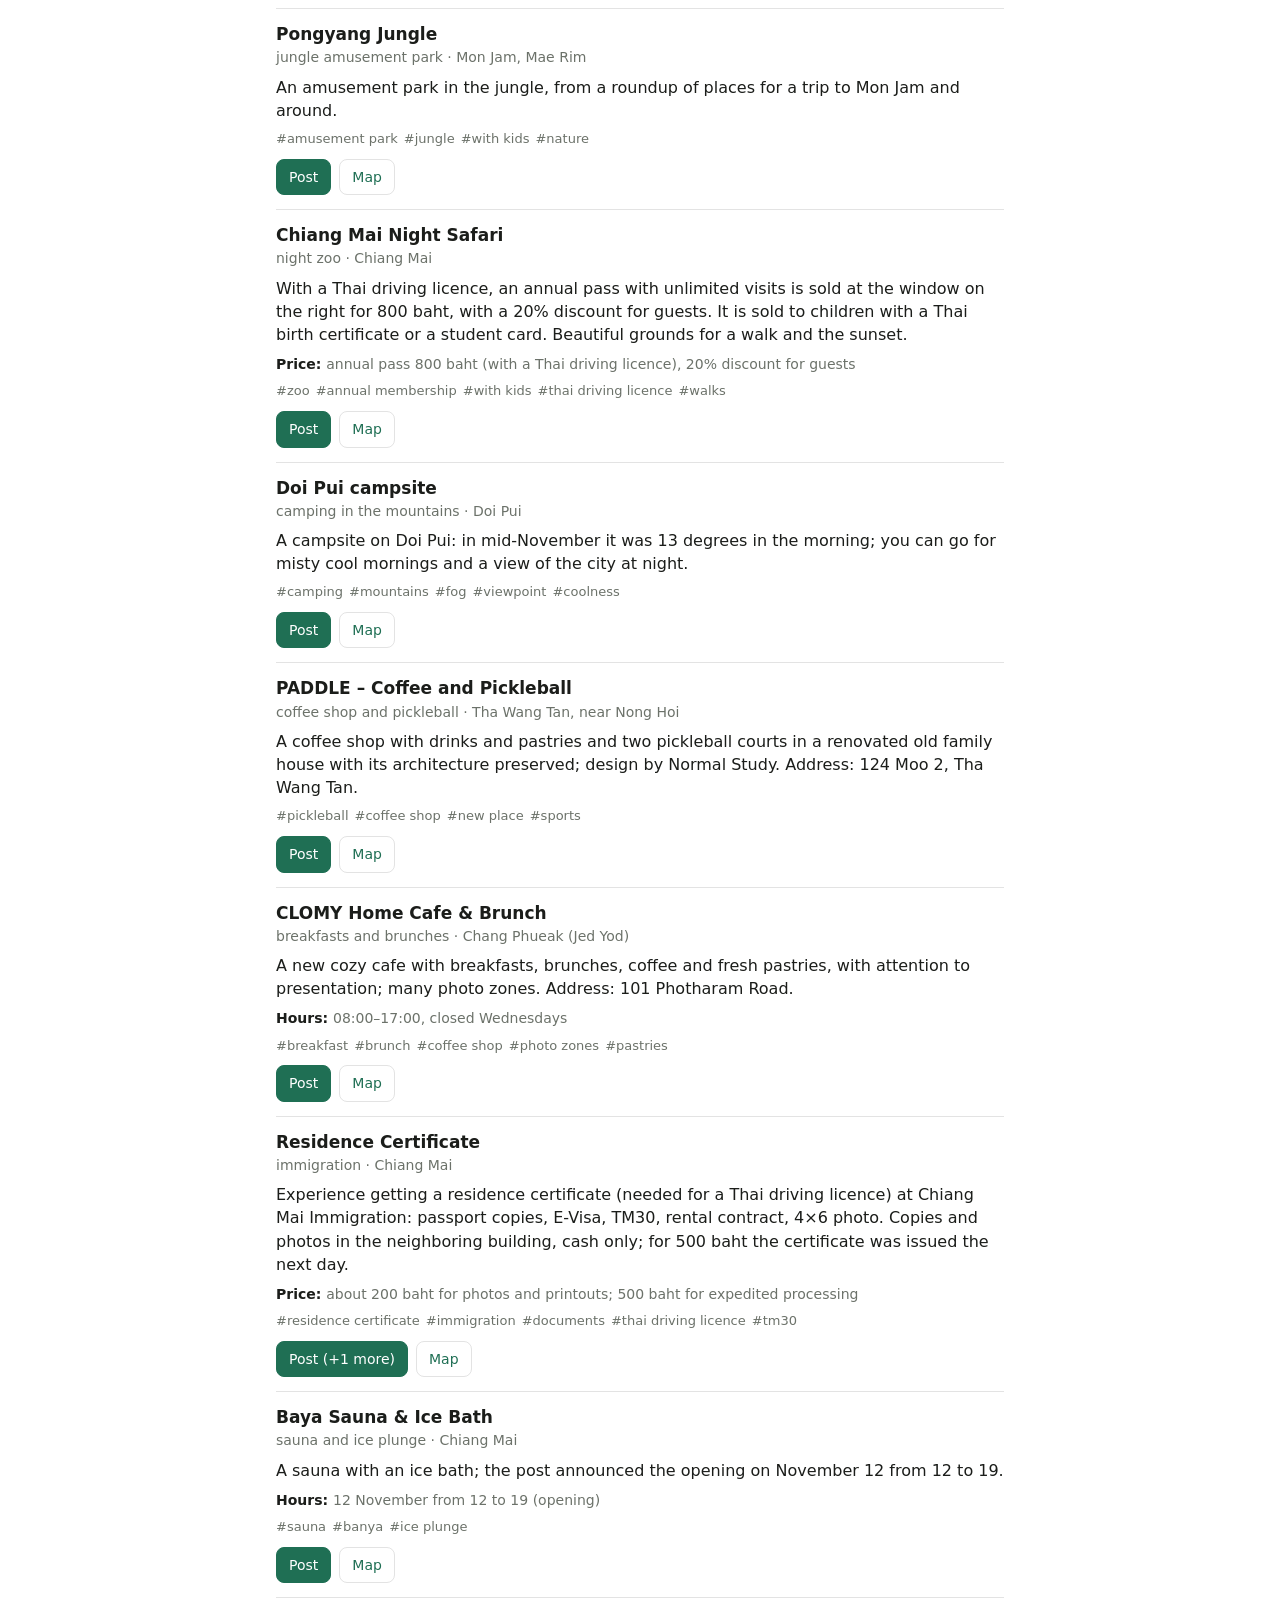
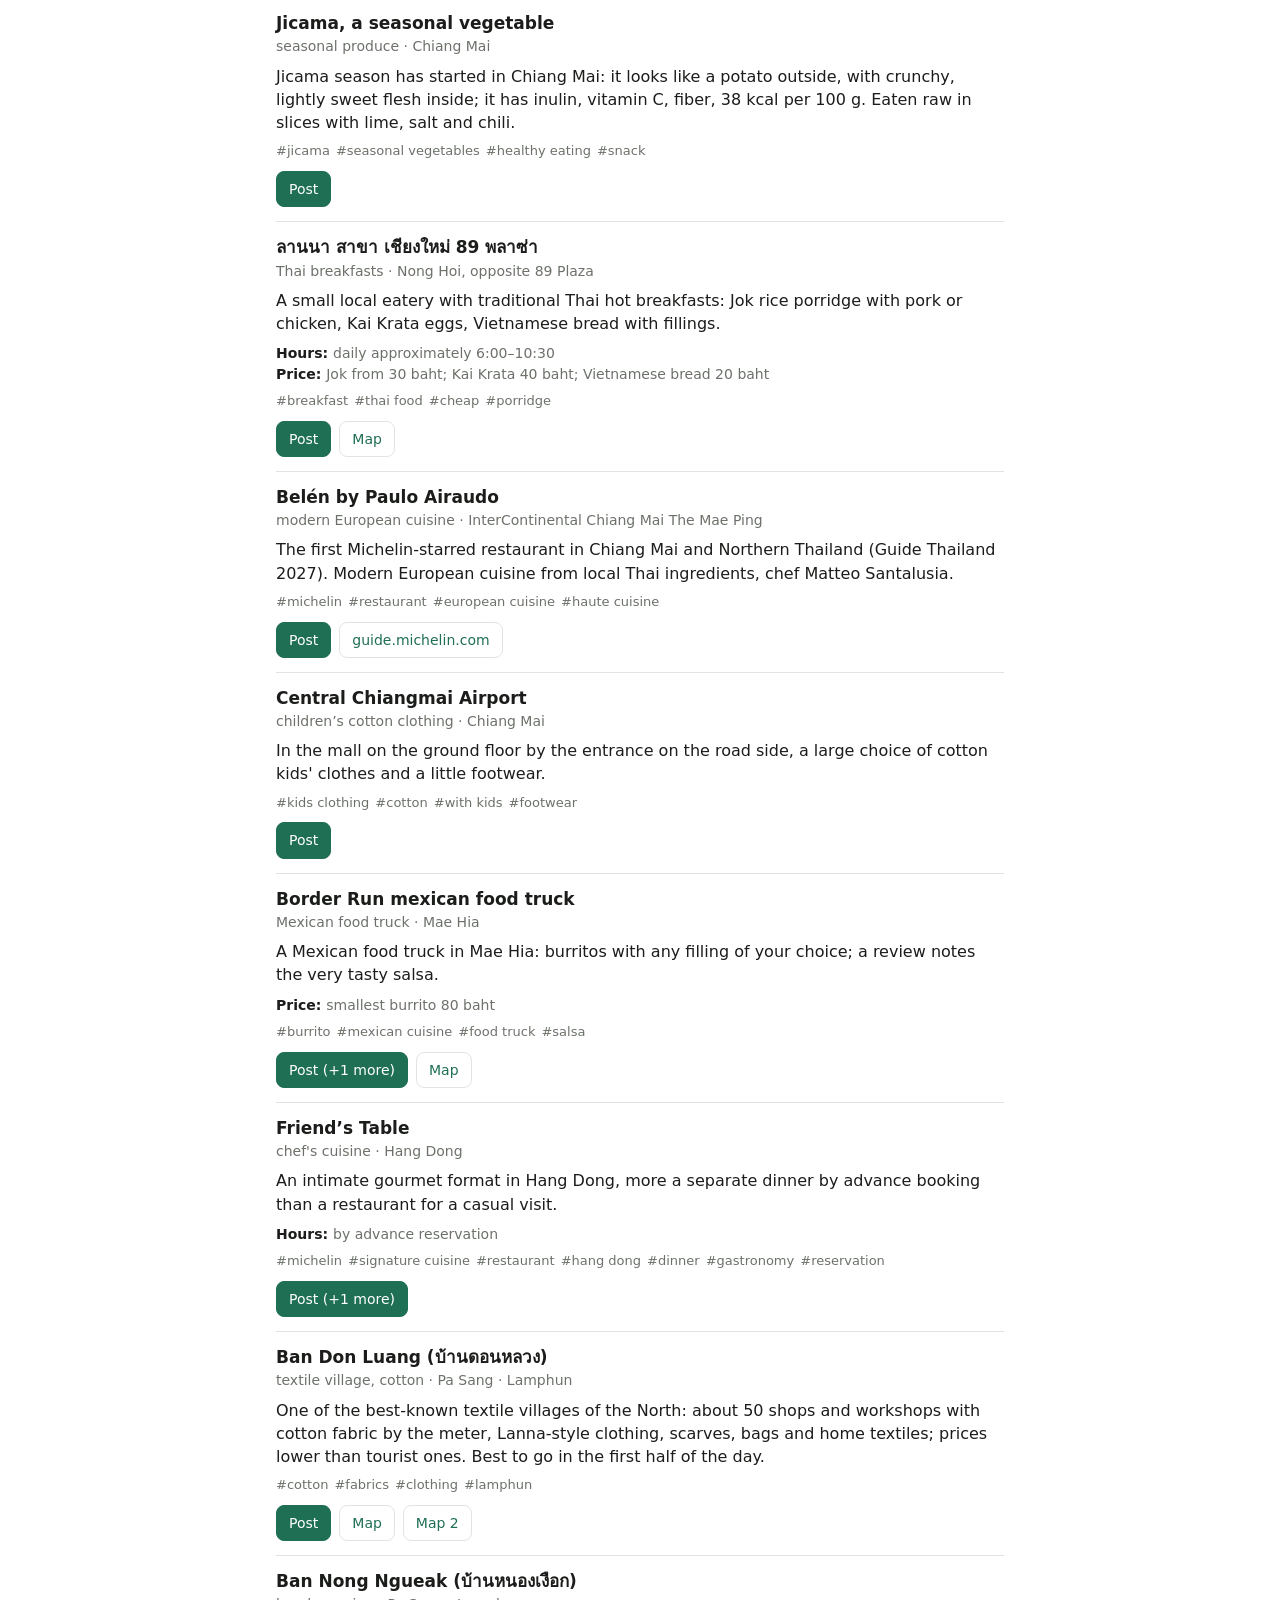
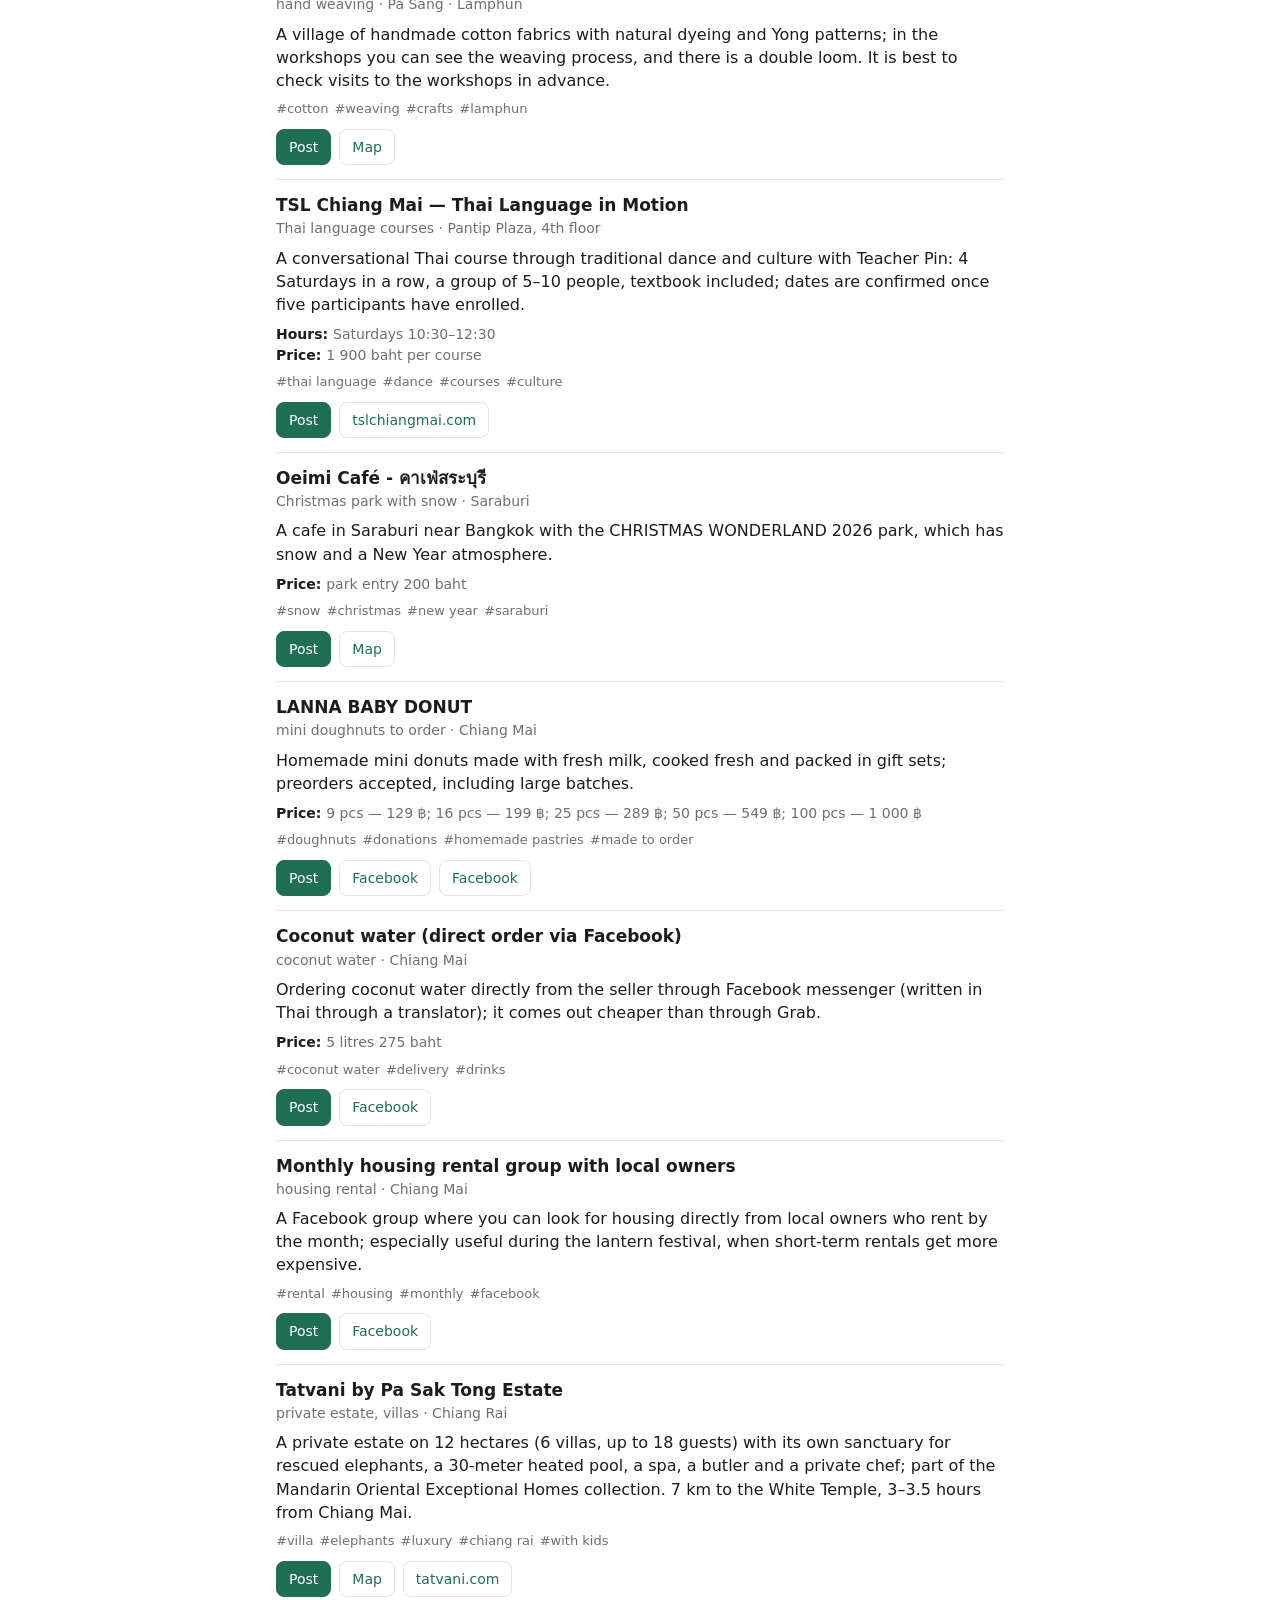
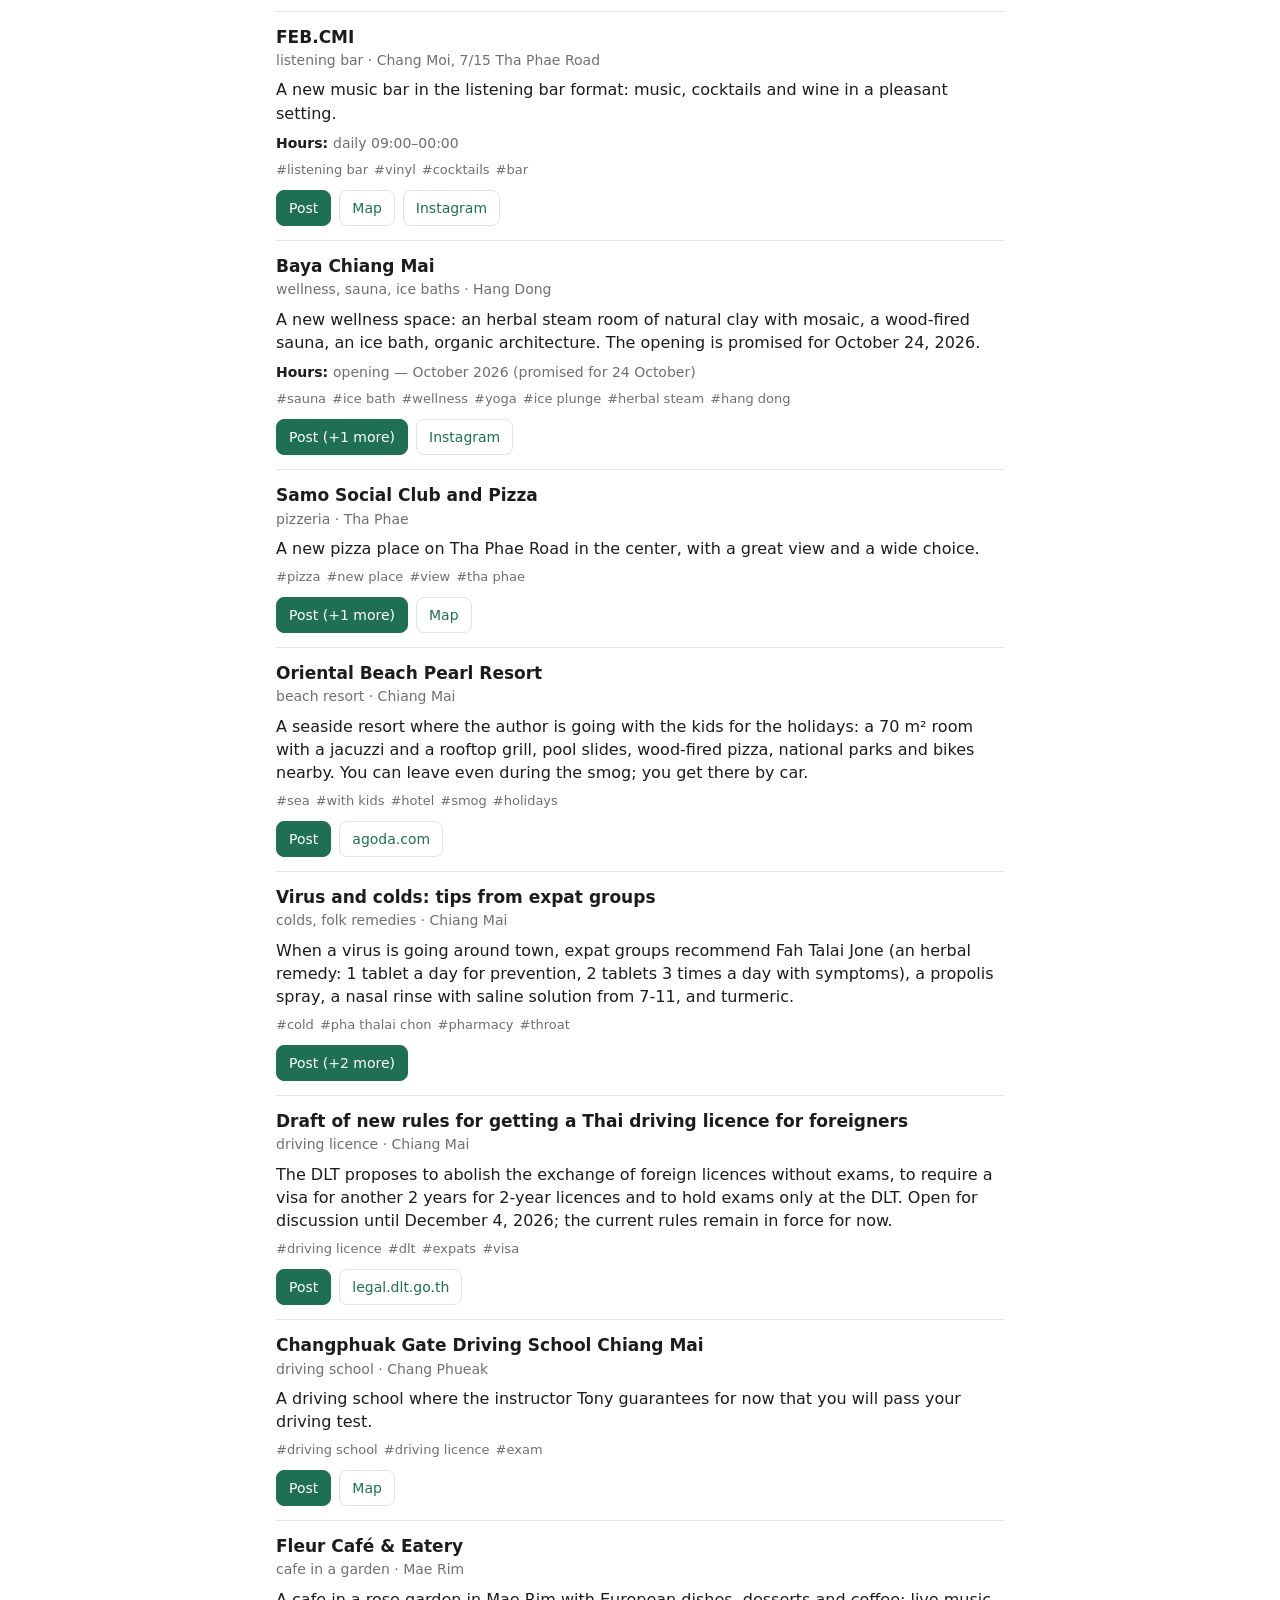
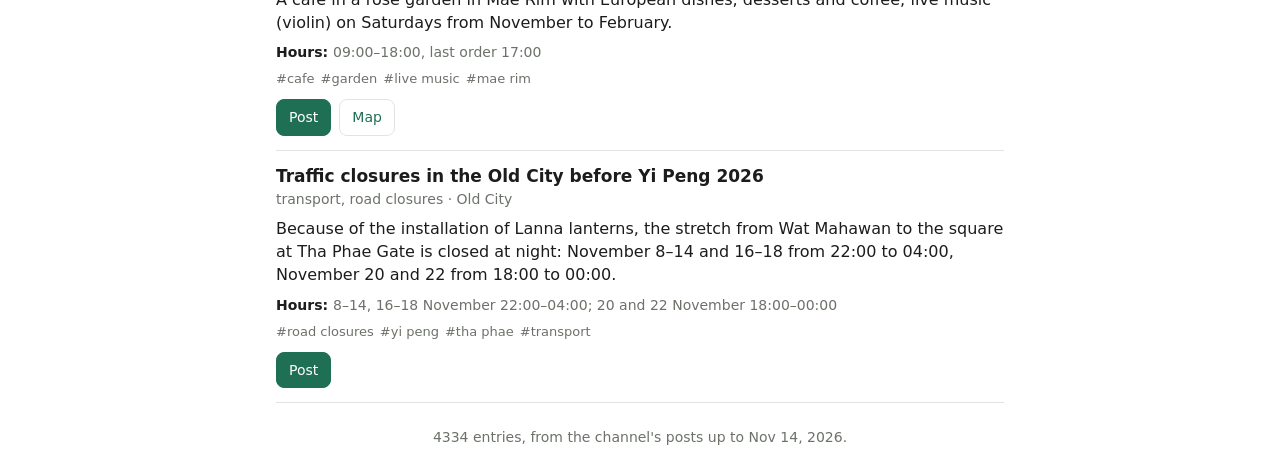
==== commit c99562b7: "City picker: our own chevron instead of the platform's arrow Claude-Session: https://claude.ai/code/" ====
--- a/docs/en/index.html
+++ b/docs/en/index.html
@@ -6,7 +6,7 @@
 <title>My Chiang Mai — catalog</title>
 <meta name="description" content="Places, services, events and practical tips for Chiang Mai, from the Telegram channel My Chiang Mai.">
 <link rel="alternate" hreflang="ru" href="../">
-<link rel="stylesheet" href="../app.css?v=5">
+<link rel="stylesheet" href="../app.css?v=6">
 <script src="https://telegram.org/js/telegram-web-app.js"></script>
 </head>
 <body>
@@ -34,6 +34,6 @@
 </main>
 <noscript><p class="wrap">The catalog needs JavaScript.</p></noscript>
 <script>window.SITE = { lang: 'en', data: '../catalog.en.json', other: '../' };</script>
-<script src="../app.js?v=5"></script>
+<script src="../app.js?v=6"></script>
 </body>
 </html>
--- a/docs/app.css
+++ b/docs/app.css
@@ -41,7 +41,13 @@
   border: 1px solid var(--line); border-radius: 10px; padding: 10px 12px; min-width: 0;
 }
 .search input { flex: 1; }
-.search select { flex: 0 1 150px; }
+.search select {
+  flex: 0 1 150px; padding-right: 34px; -webkit-appearance: none; appearance: none; cursor: pointer;
+  /* our own chevron in the hint colour instead of each platform's arrow */
+  background-image: linear-gradient(45deg, transparent 50%, var(--hint) 50%), linear-gradient(135deg, var(--hint) 50%, transparent 50%);
+  background-position: calc(100% - 19px) 50%, calc(100% - 14px) 50%;
+  background-size: 5px 5px; background-repeat: no-repeat;
+}
 .search input:focus, .search select:focus, button:focus-visible, a:focus-visible {
   outline: 2px solid var(--accent); outline-offset: 1px;
 }
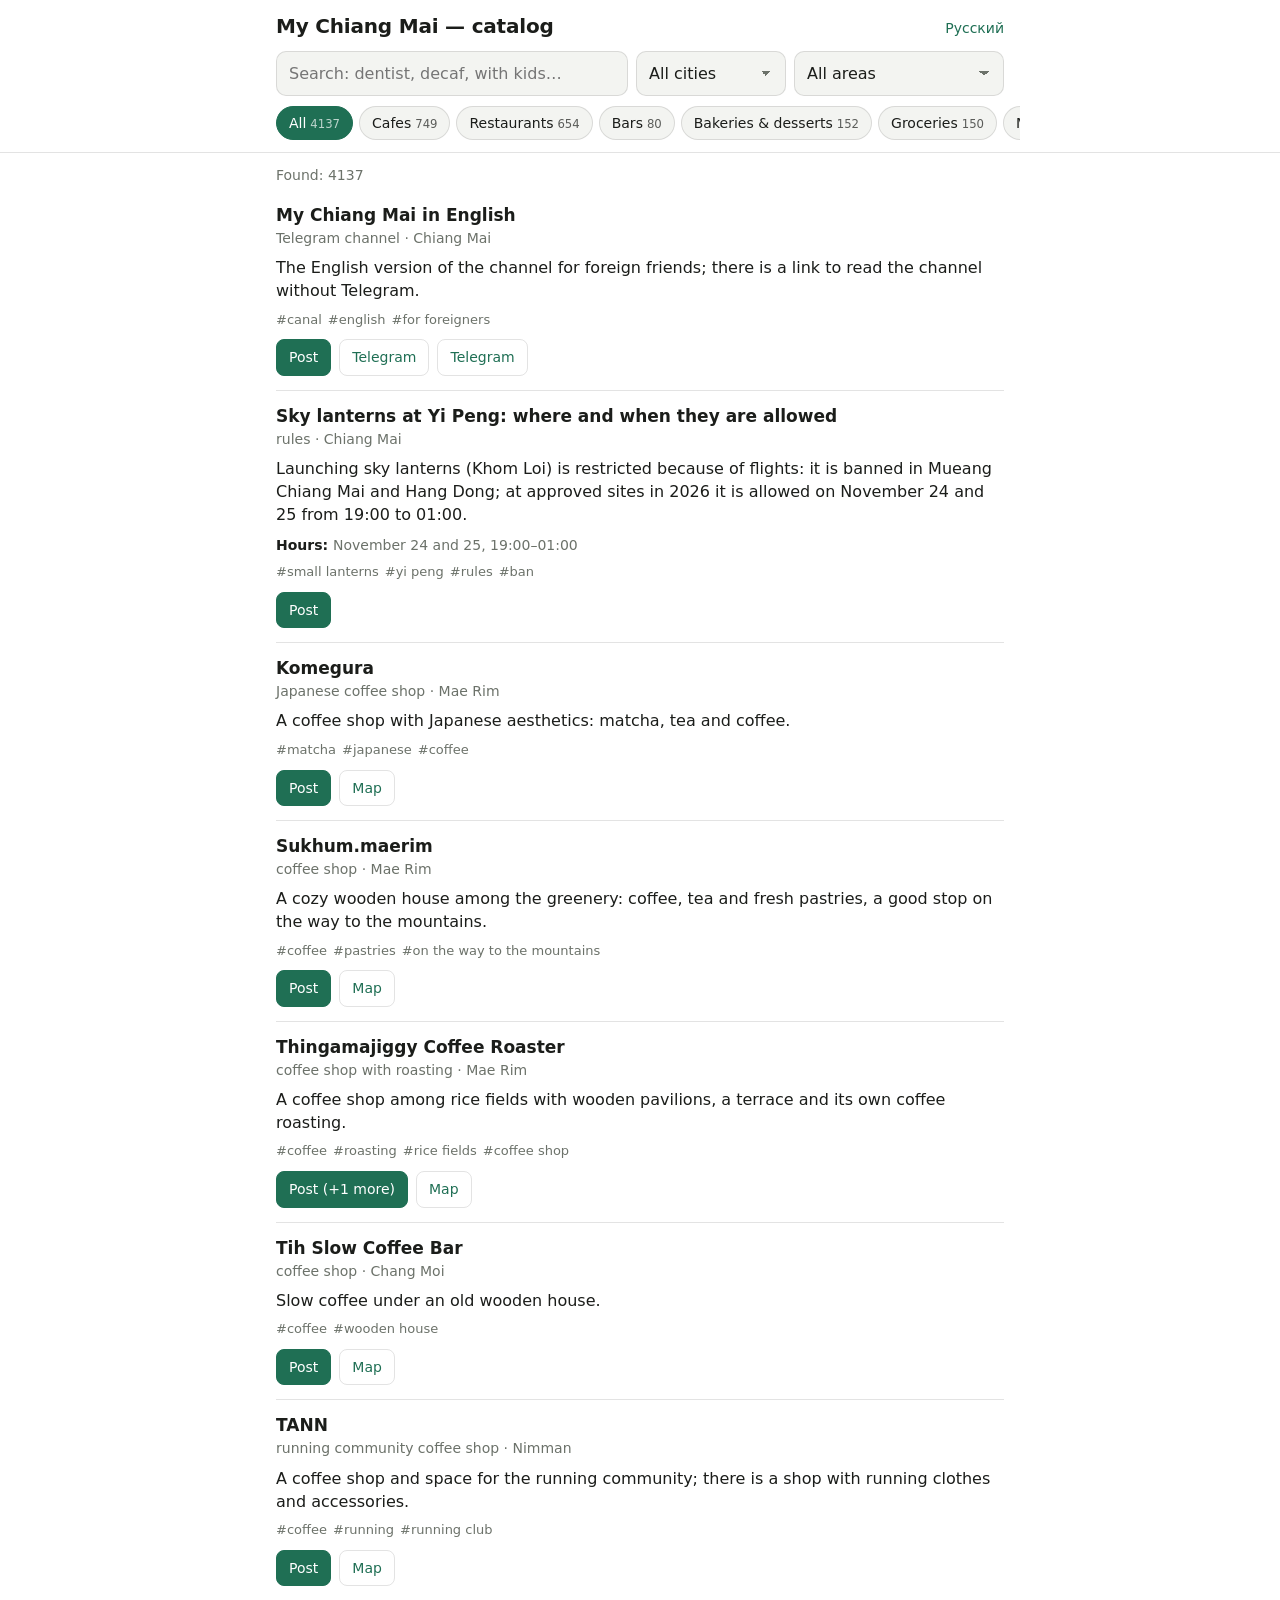
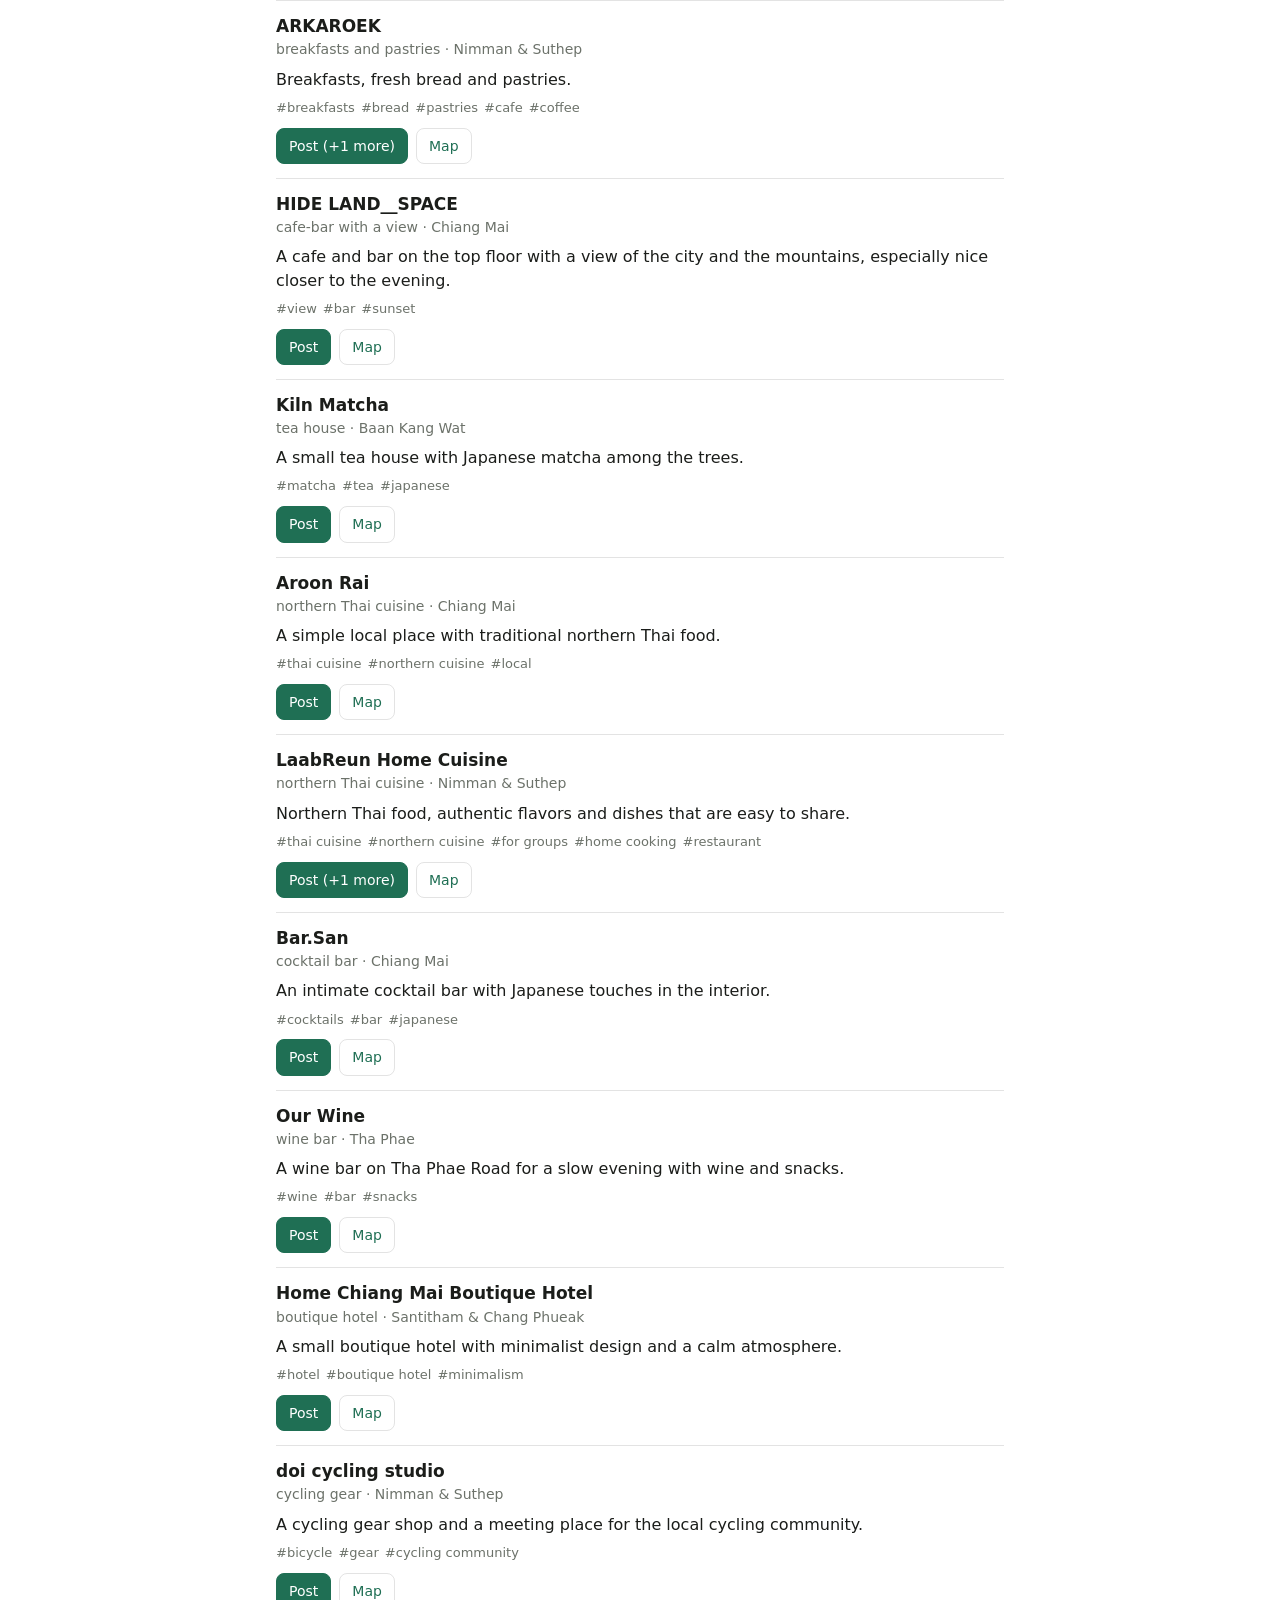
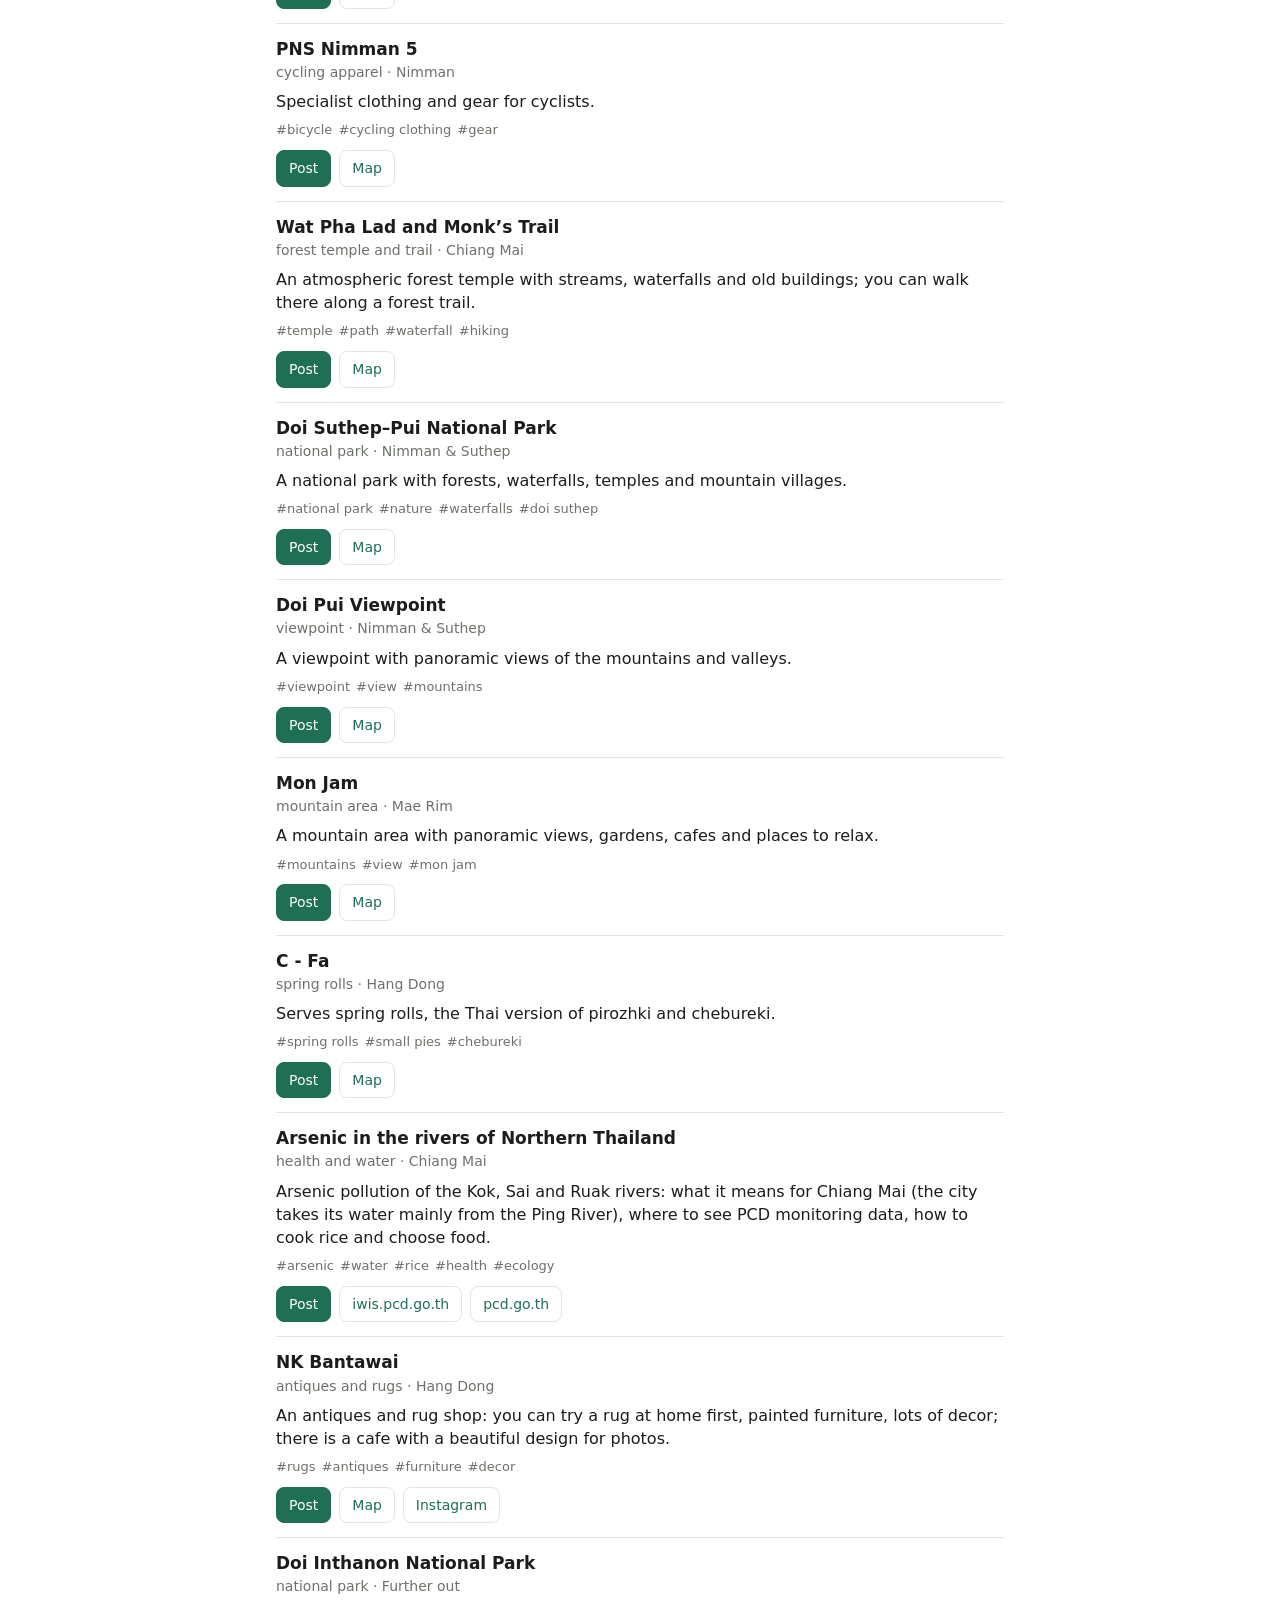
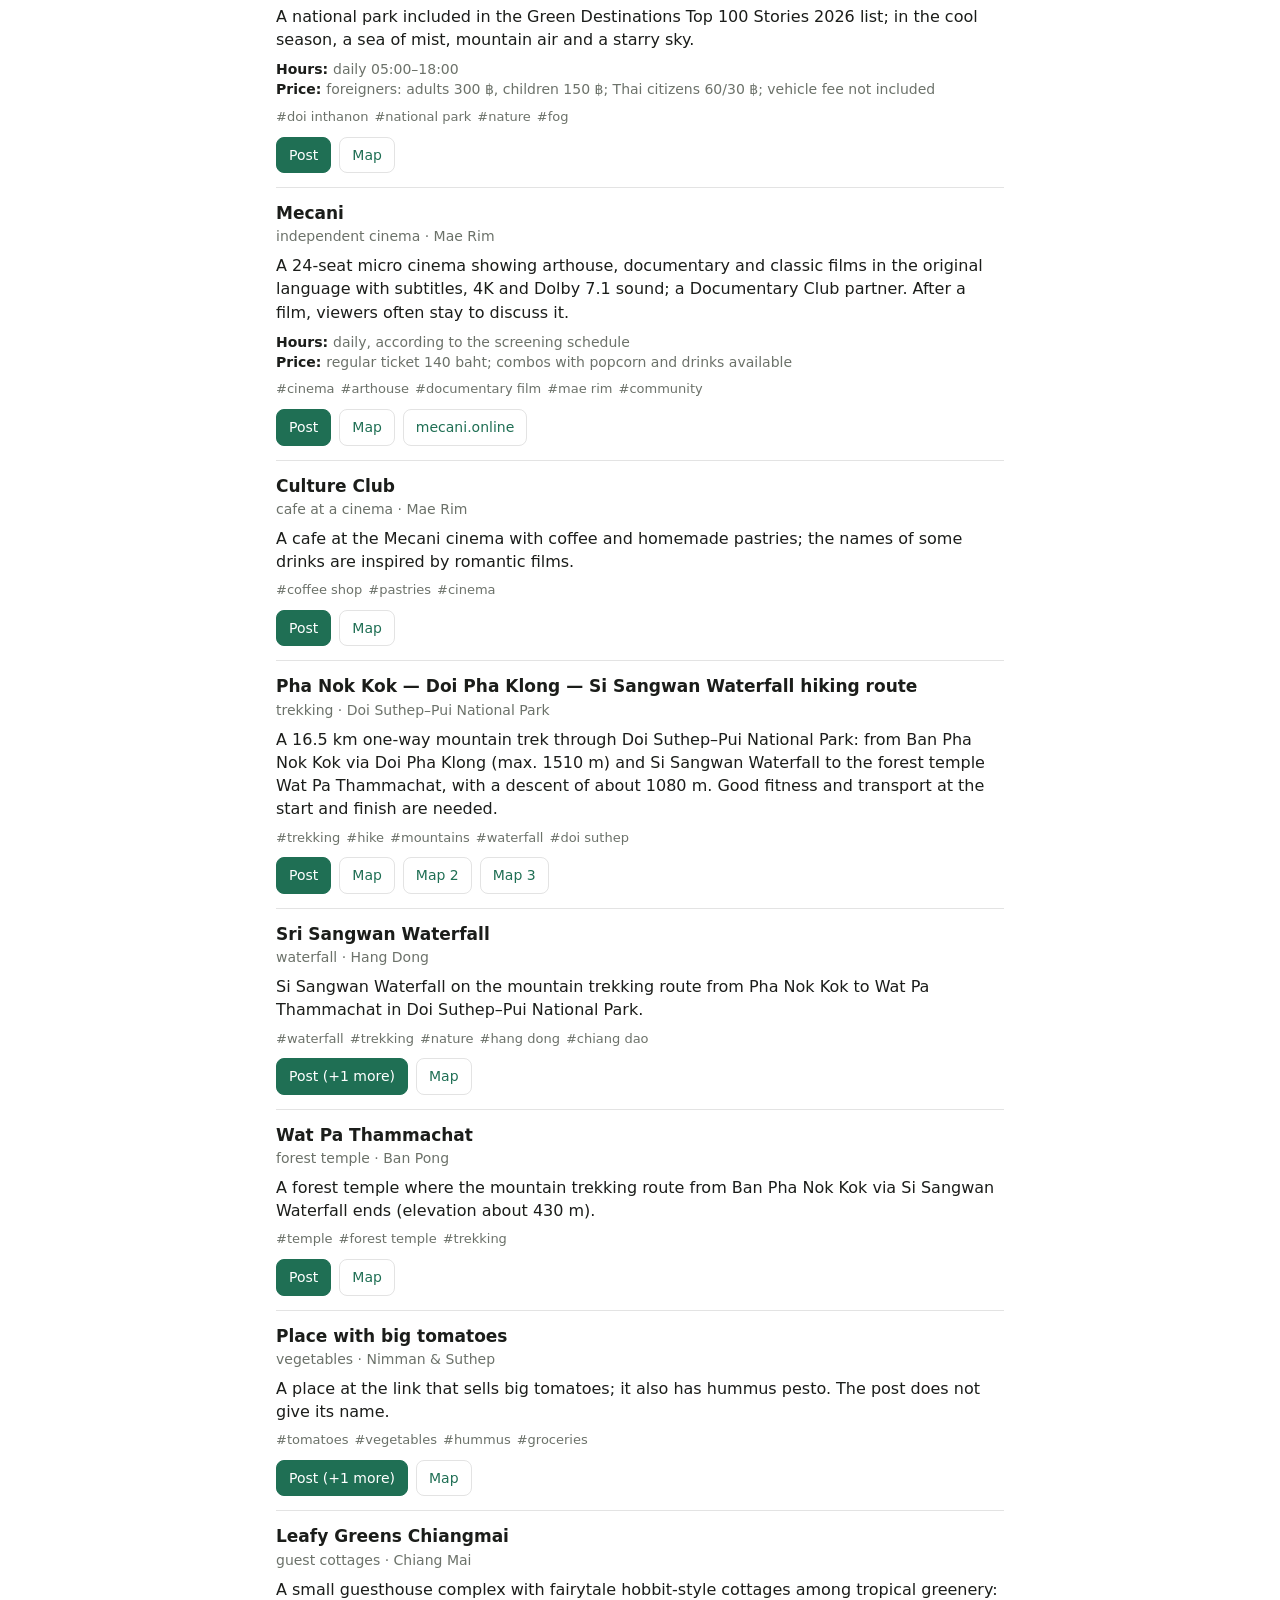
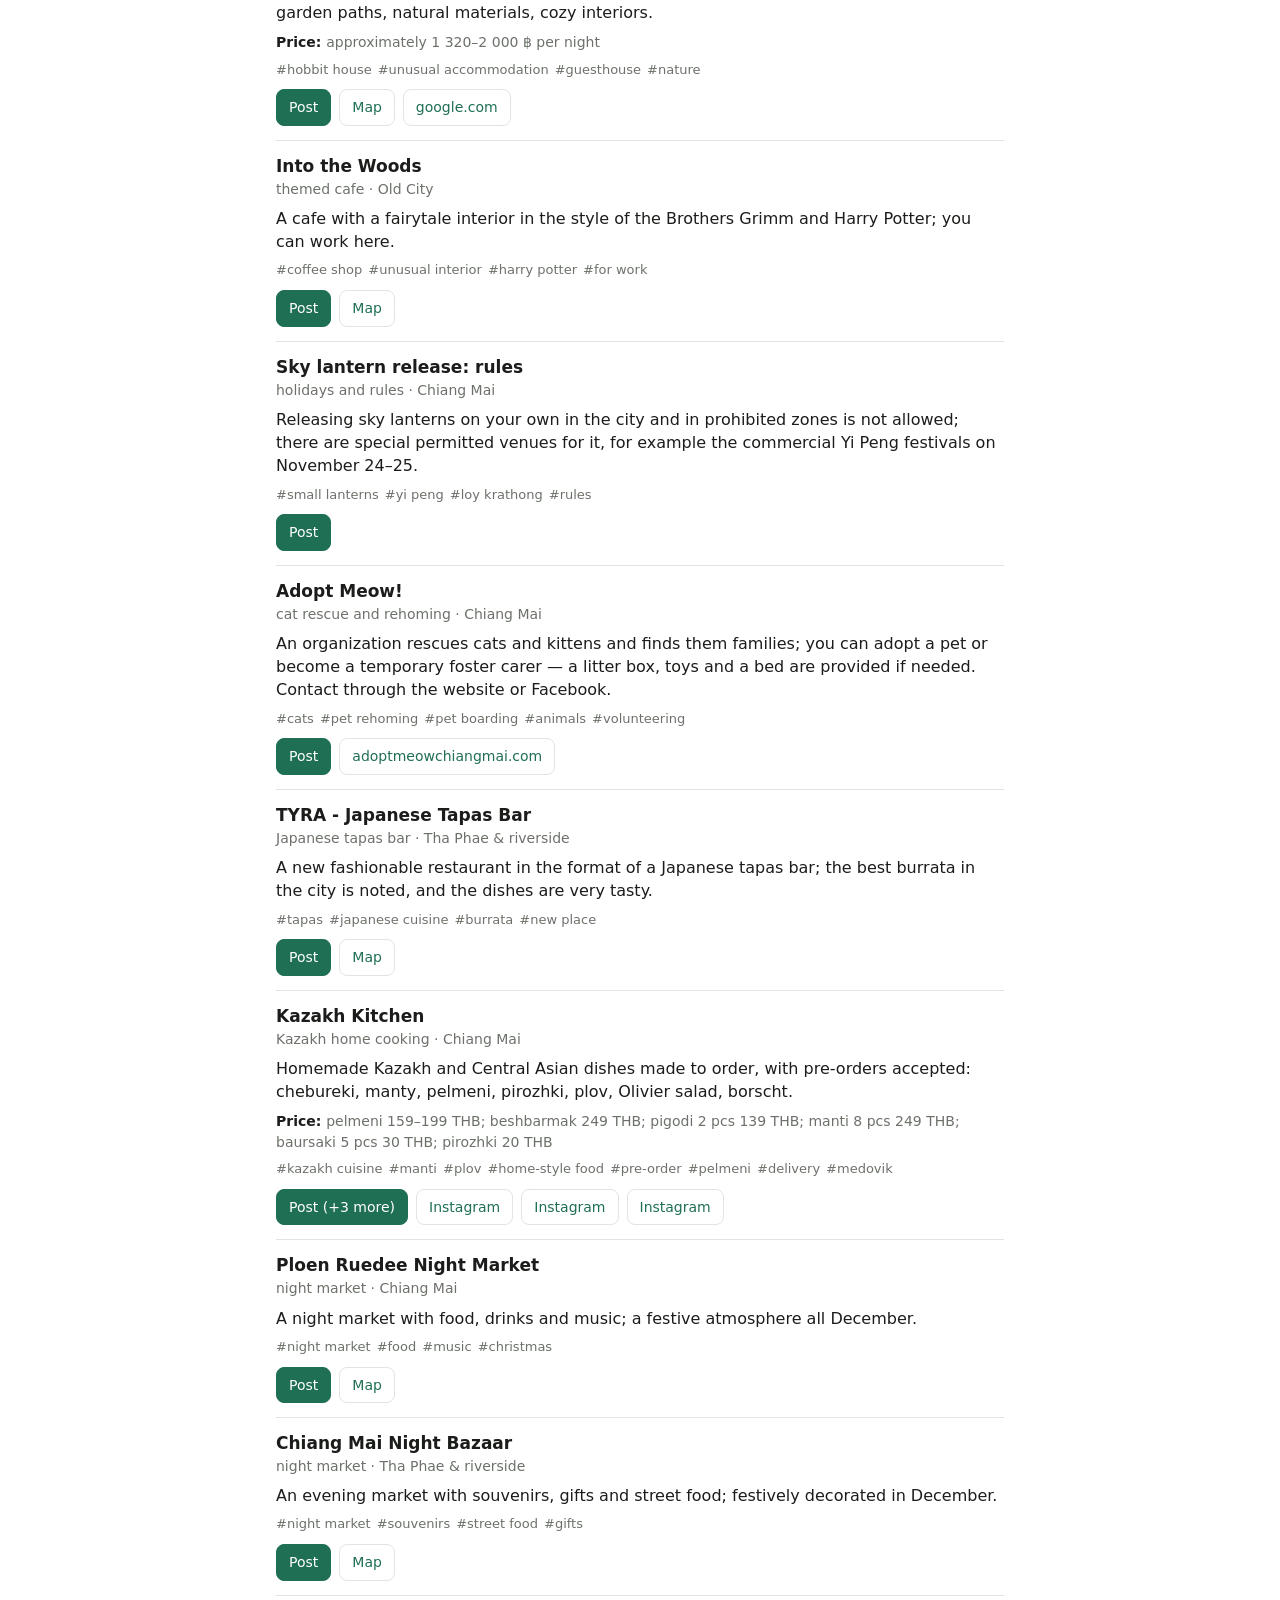
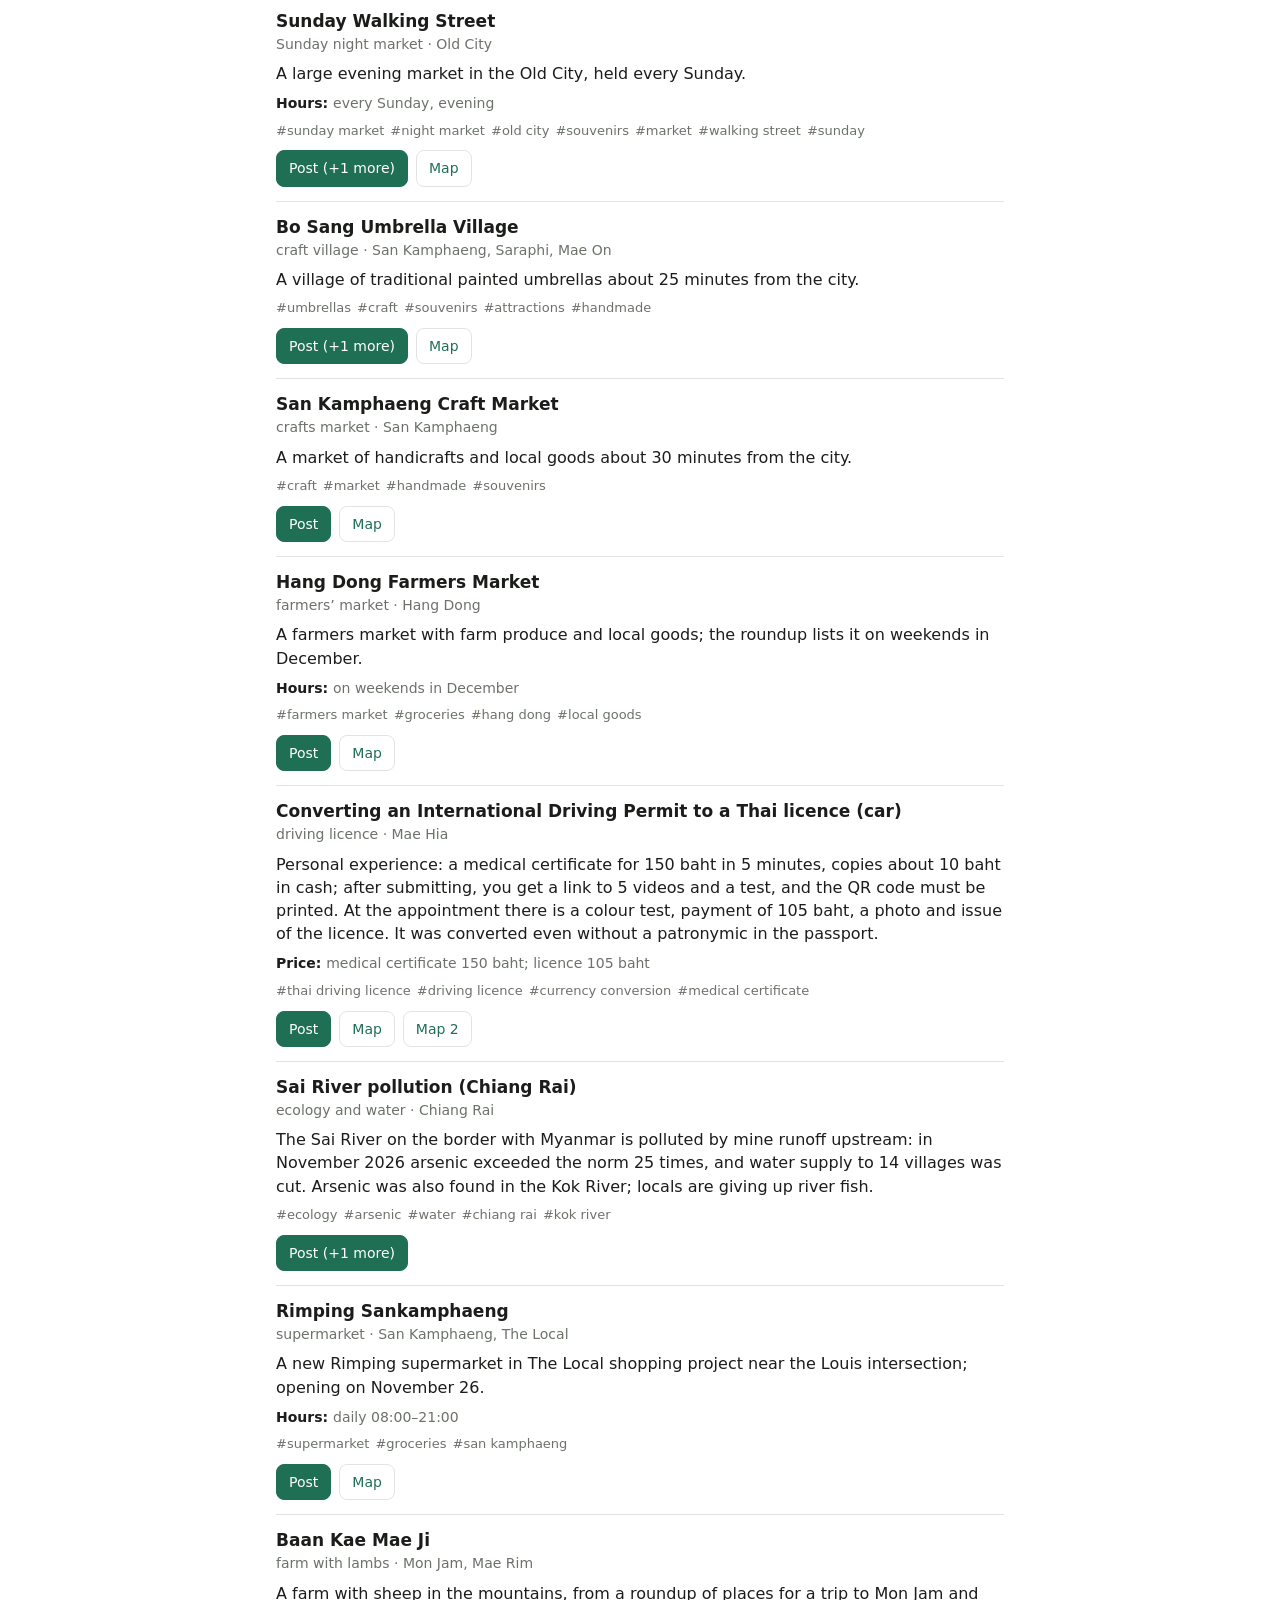
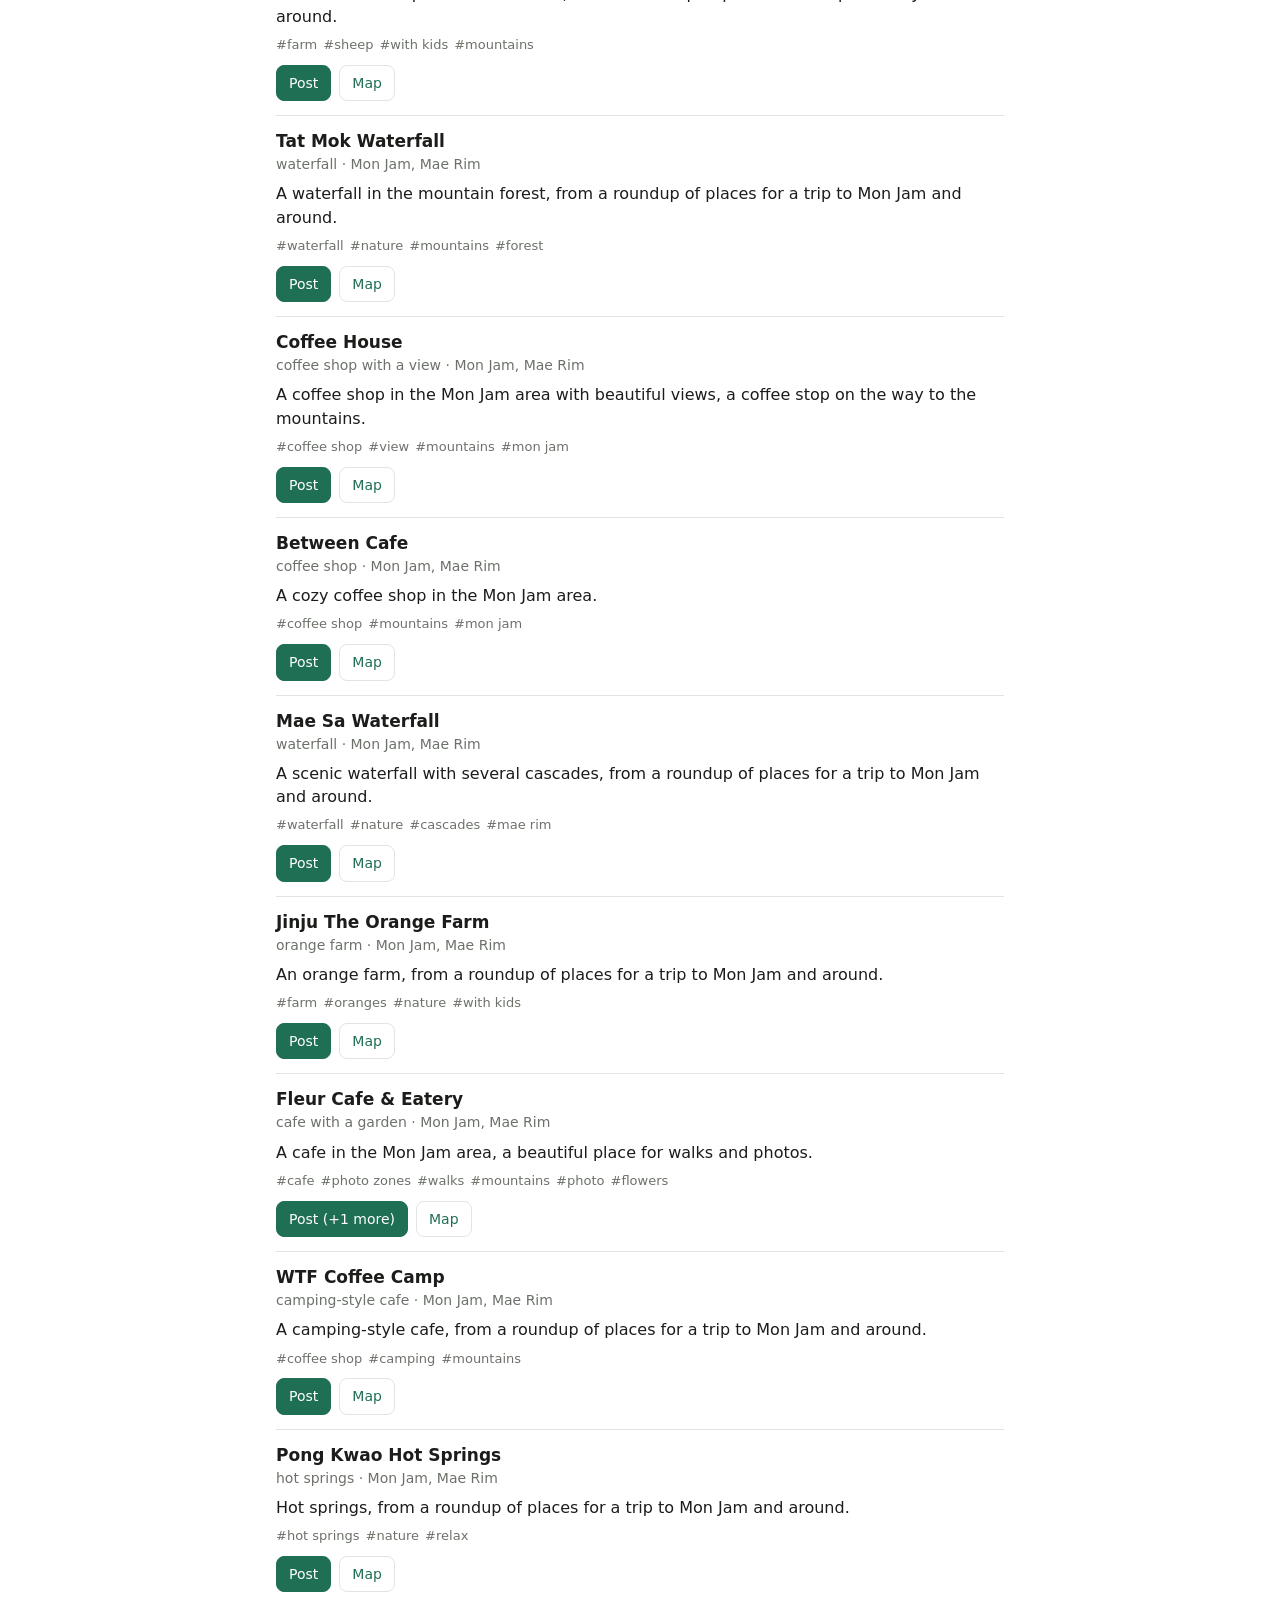
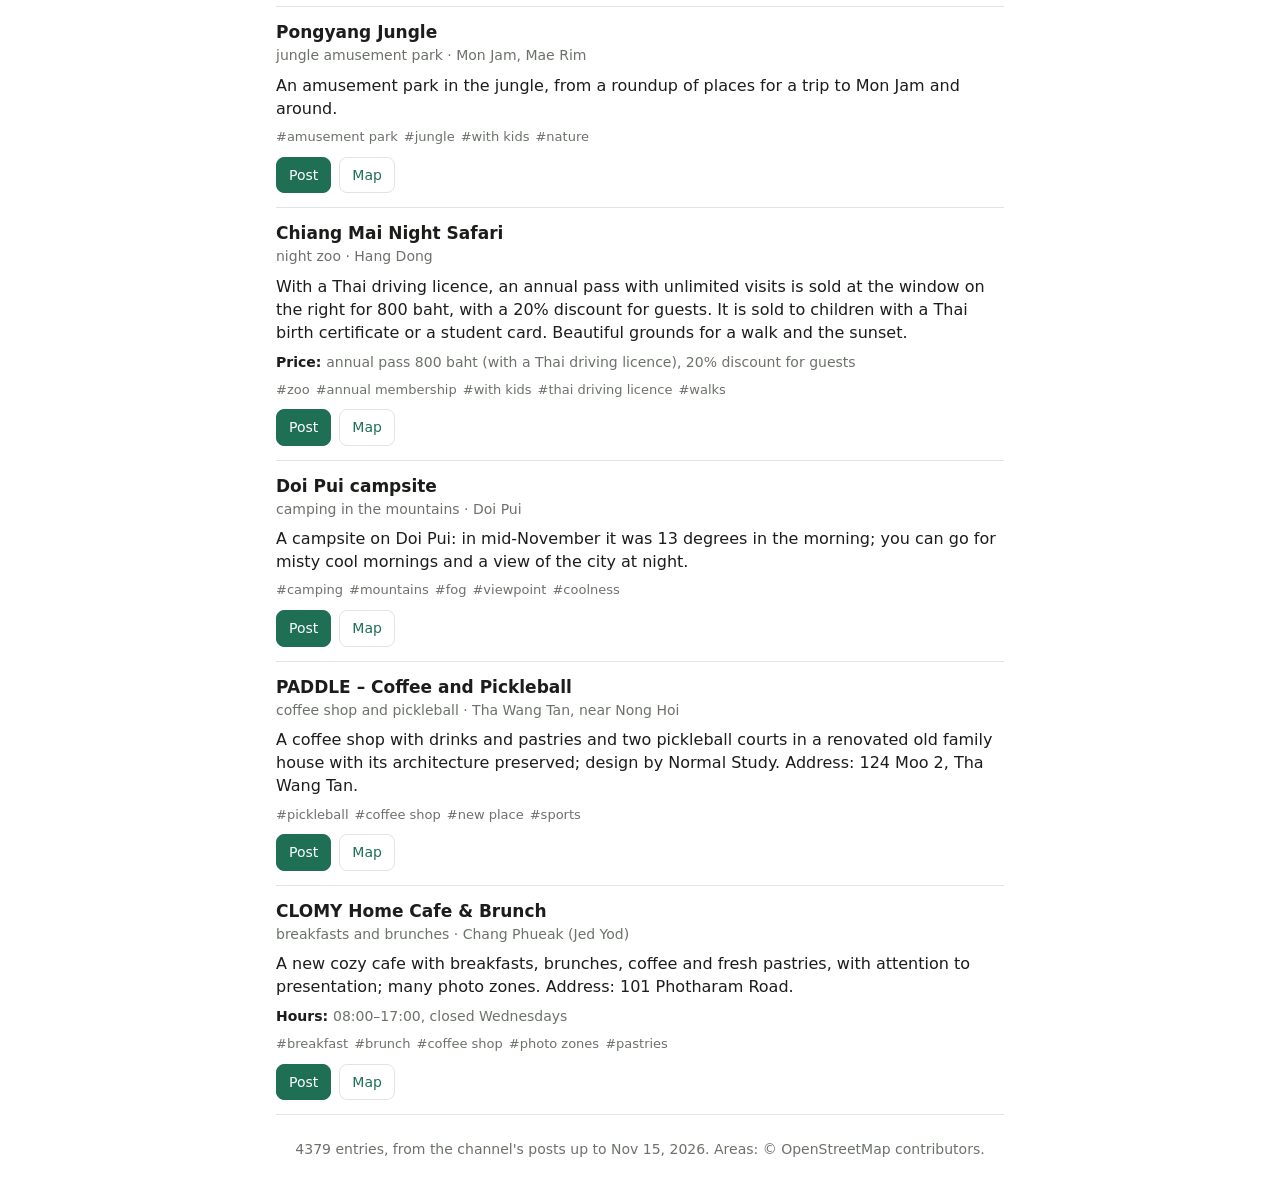
==== commit 649466c1: "City regions: area filter on the site, regions in both catalogs tools/geo.py resolves each map link " ====
--- a/docs/en/index.html
+++ b/docs/en/index.html
@@ -6,7 +6,7 @@
 <title>My Chiang Mai — catalog</title>
 <meta name="description" content="Places, services, events and practical tips for Chiang Mai, from the Telegram channel My Chiang Mai.">
 <link rel="alternate" hreflang="ru" href="../">
-<link rel="stylesheet" href="../app.css?v=6">
+<link rel="stylesheet" href="../app.css?v=7">
 <script src="https://telegram.org/js/telegram-web-app.js"></script>
 </head>
 <body>
@@ -16,9 +16,10 @@
       <h1>My Chiang Mai — catalog</h1>
       <a class="lang" id="lang" href="../" hreflang="ru" lang="ru">Русский</a>
     </div>
-    <div class="search">
+    <div class="search" id="search">
       <input id="q" type="search" placeholder="Search: dentist, decaf, with kids…" autocomplete="off" aria-label="Search the catalog">
       <select id="city" aria-label="City"></select>
+      <select id="area" aria-label="Area" hidden></select>
     </div>
     <div class="chips" id="chips" role="group" aria-label="Categories"></div>
   </div>
@@ -34,6 +35,6 @@
 </main>
 <noscript><p class="wrap">The catalog needs JavaScript.</p></noscript>
 <script>window.SITE = { lang: 'en', data: '../catalog.en.json', other: '../' };</script>
-<script src="../app.js?v=6"></script>
+<script src="../app.js?v=7"></script>
 </body>
 </html>
--- a/docs/app.css
+++ b/docs/app.css
@@ -41,6 +41,13 @@
   border: 1px solid var(--line); border-radius: 10px; padding: 10px 12px; min-width: 0;
 }
 .search input { flex: 1; }
+.search #area { flex-basis: 210px; }   /* area names are longer than city names */
+/* with the area list on a phone: the search box on its own line, the two lists sharing the next one */
+@media (max-width: 560px) {
+  .search.two { flex-wrap: wrap; }
+  .search.two input { flex: 1 1 100%; }
+  .search.two select, .search.two #area { flex: 1 1 0; }
+}
 .search select {
   flex: 0 1 150px; padding-right: 34px; -webkit-appearance: none; appearance: none; cursor: pointer;
   /* our own chevron in the hint colour instead of each platform's arrow */
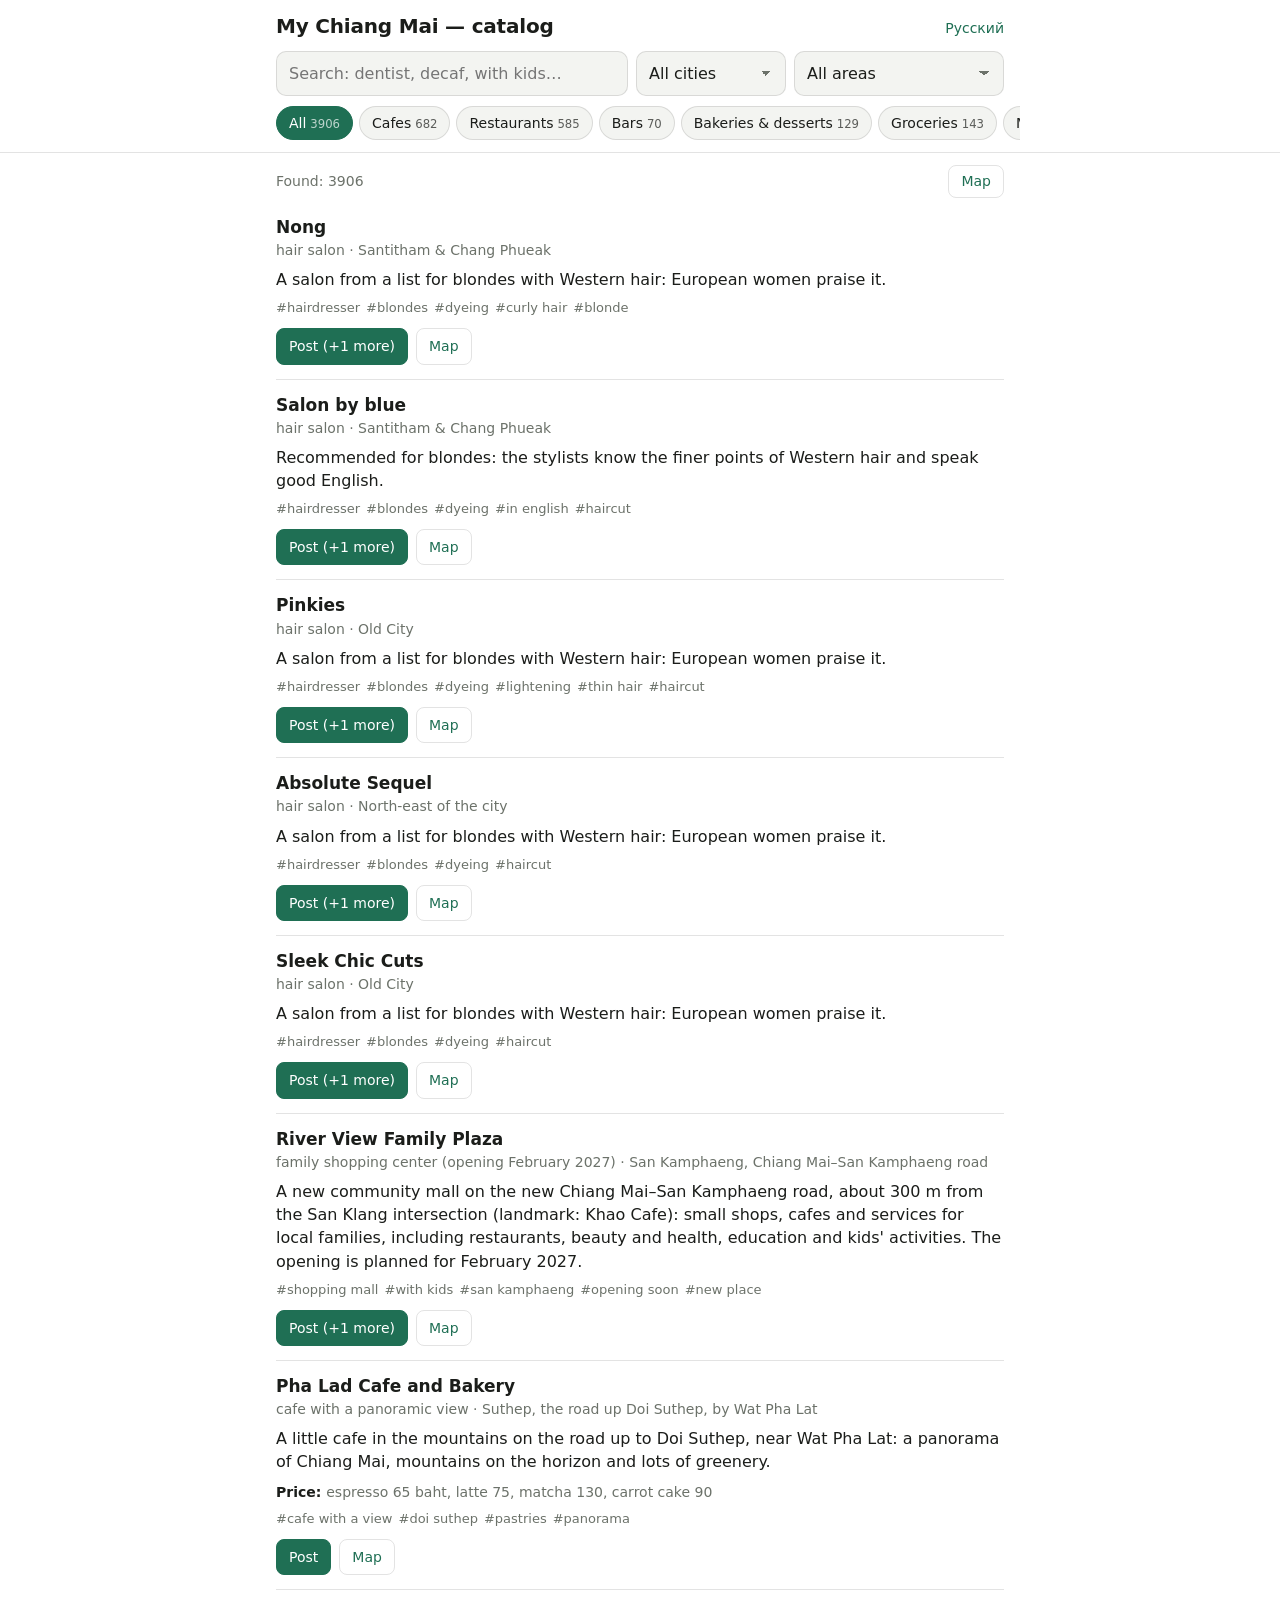
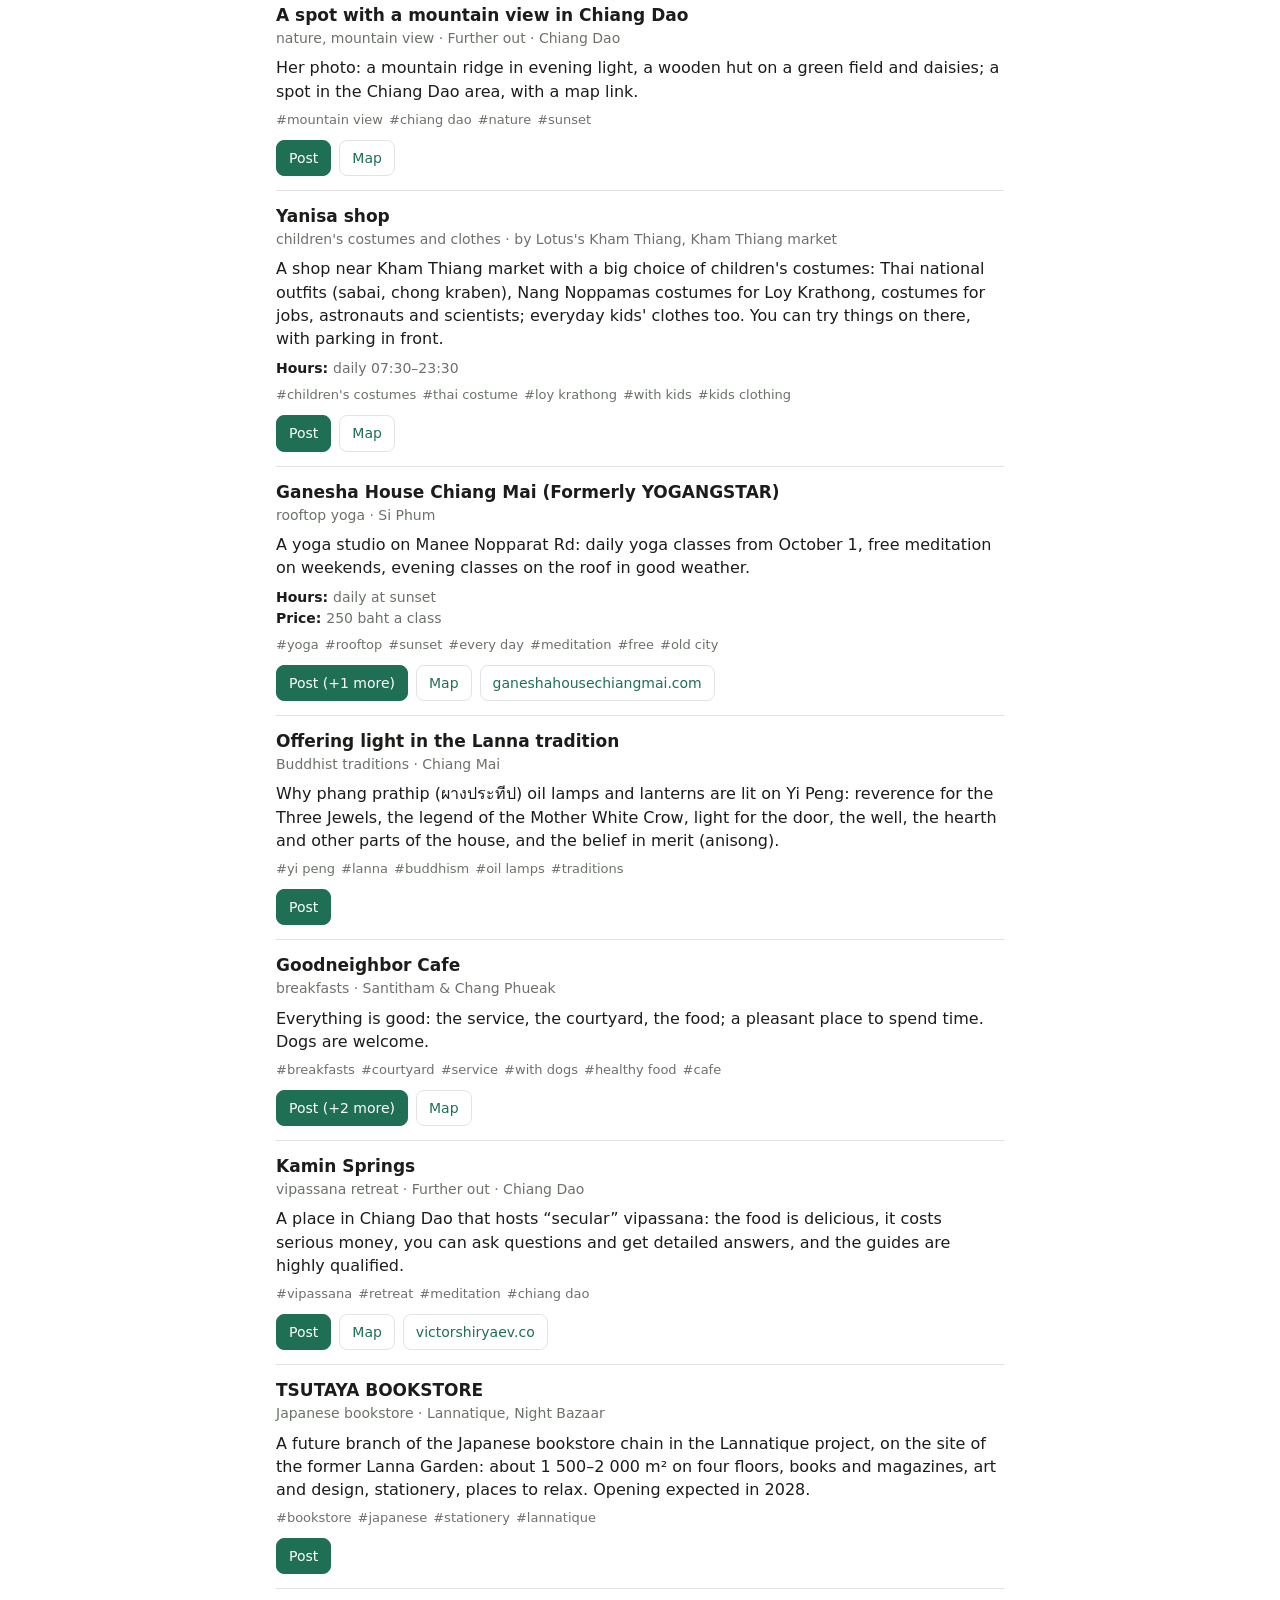
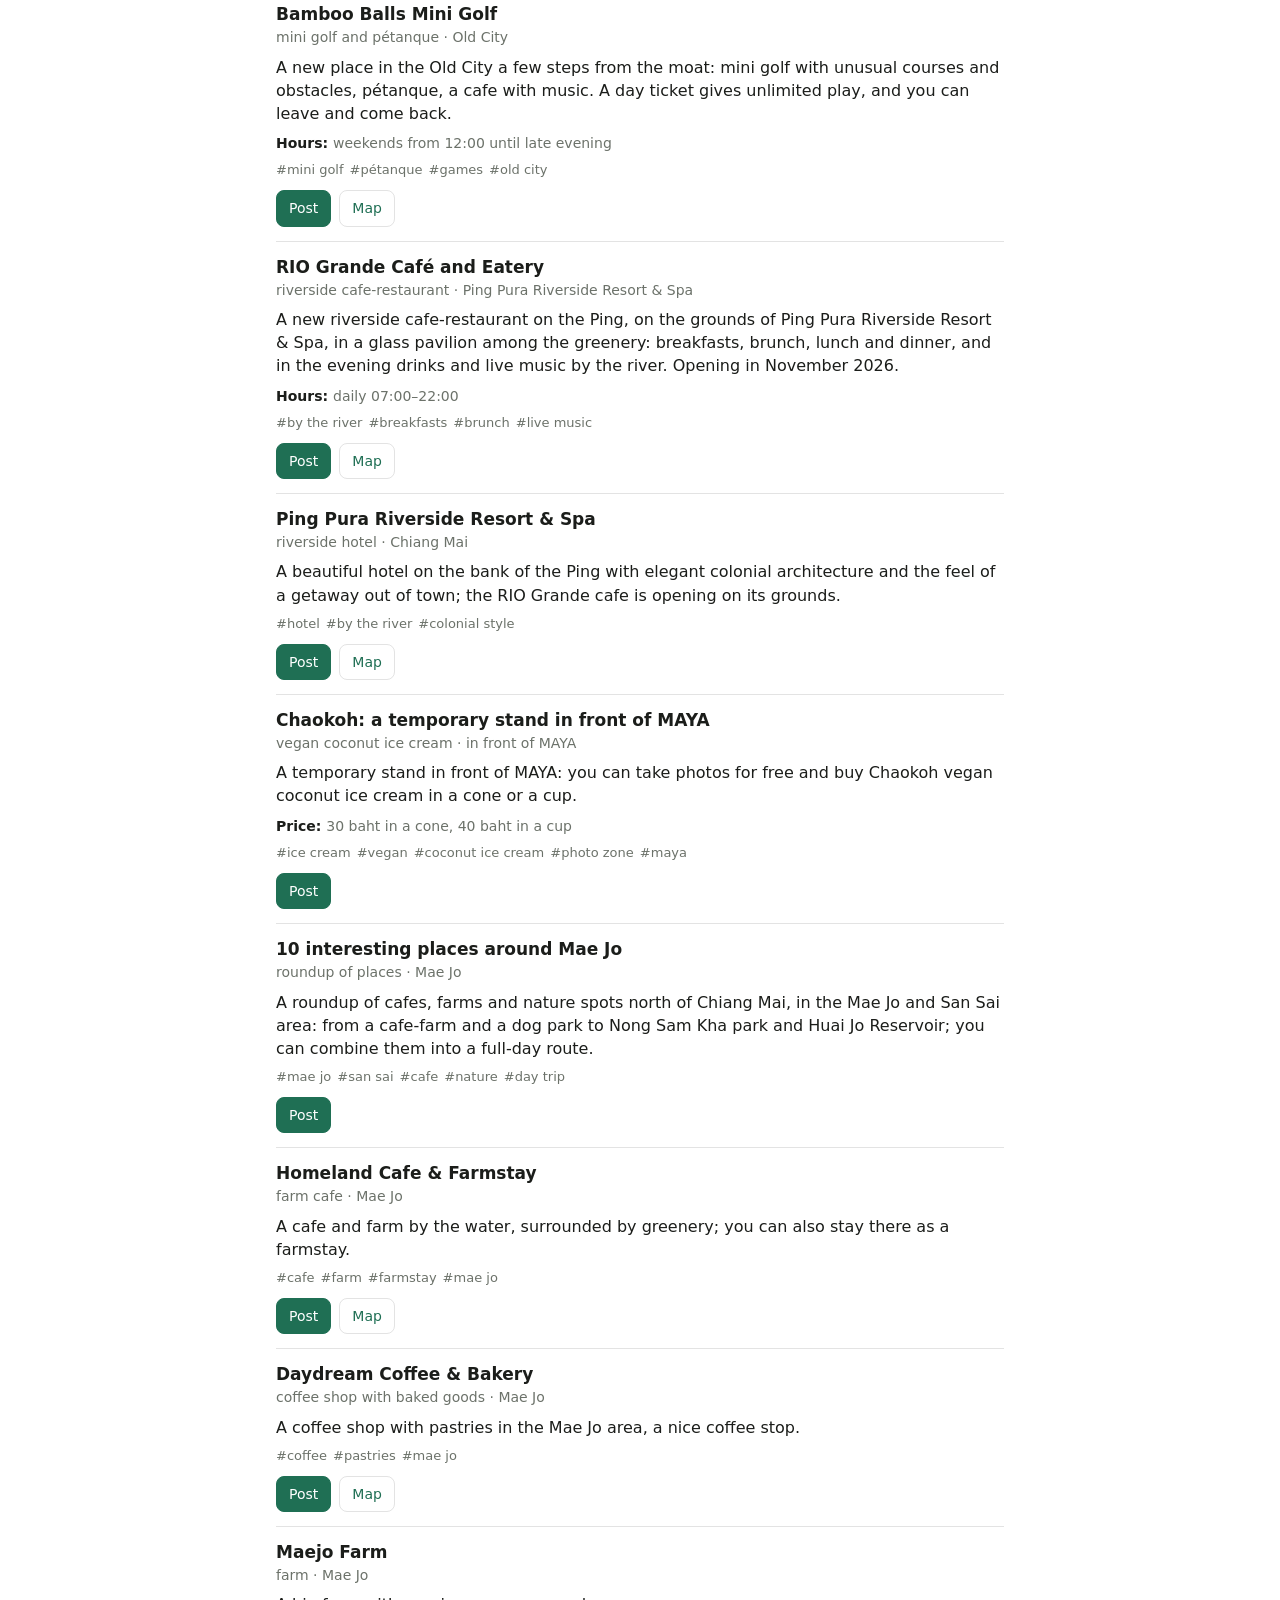
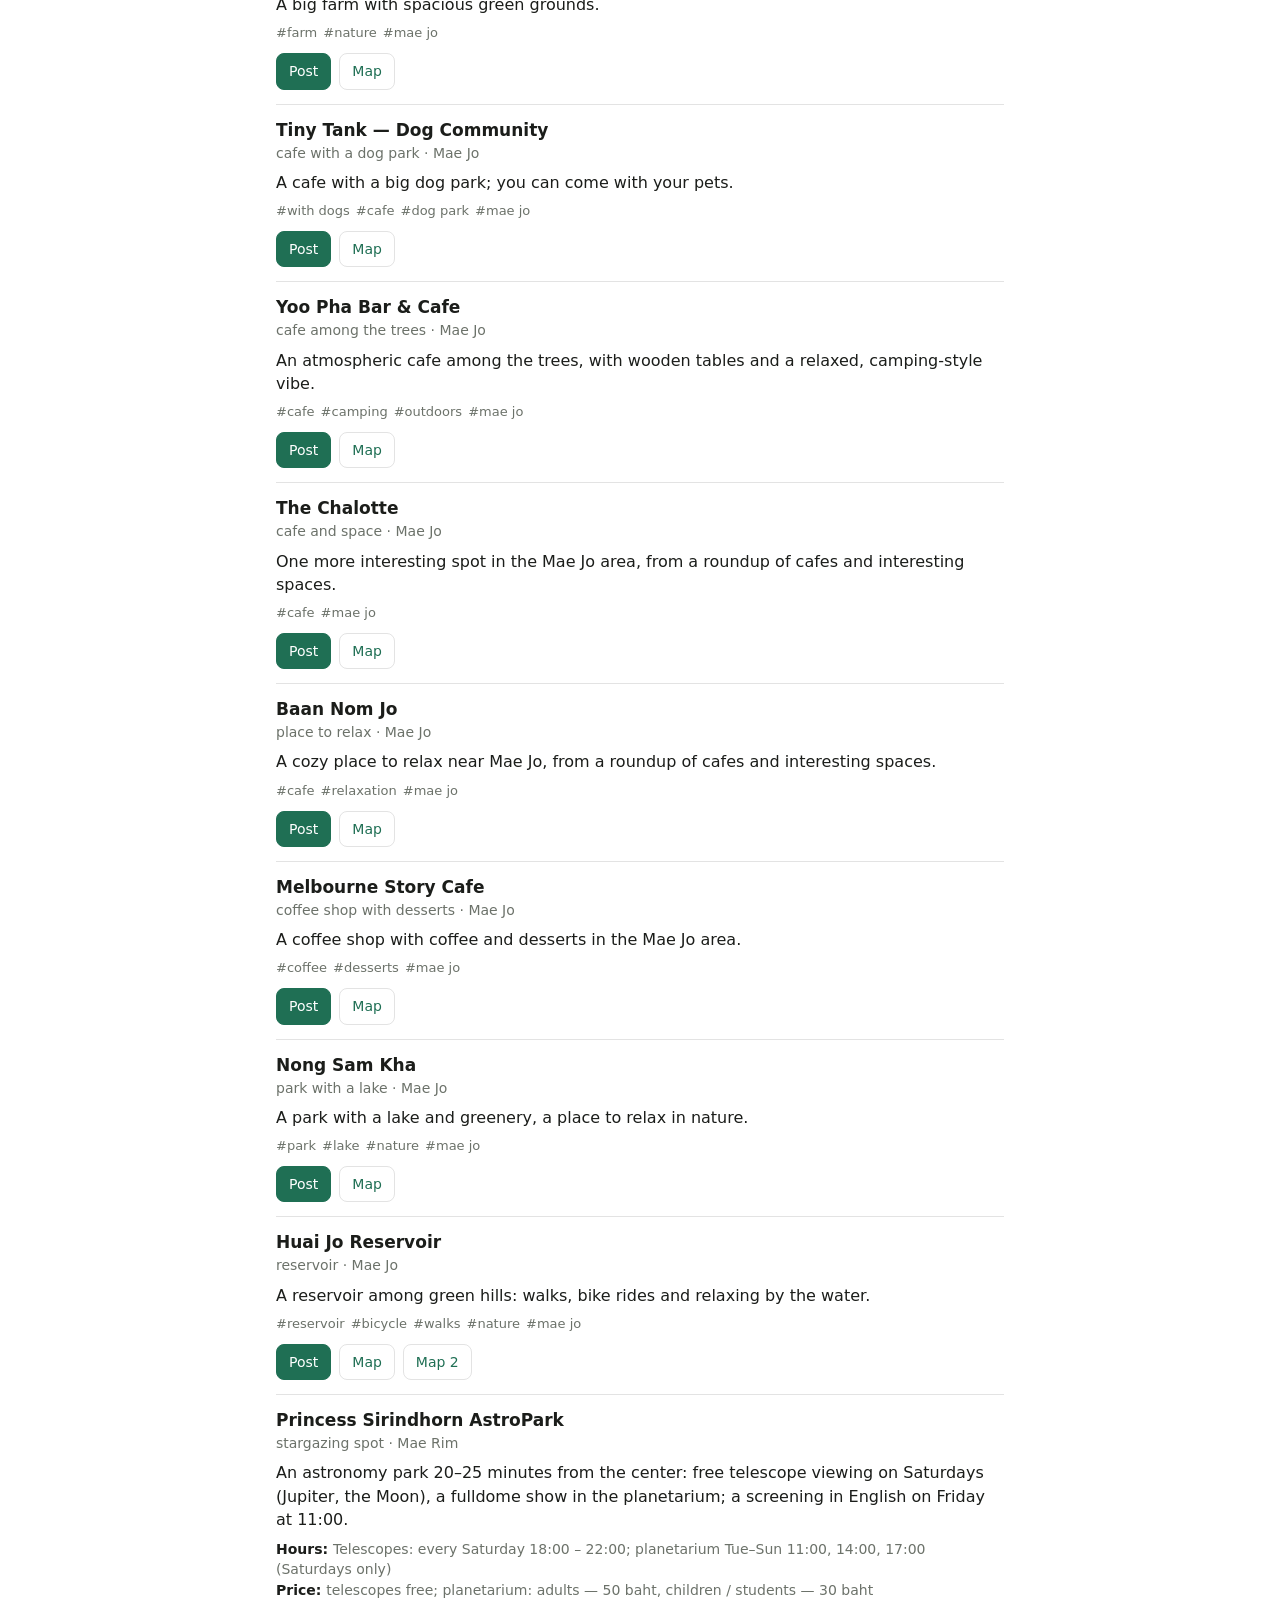
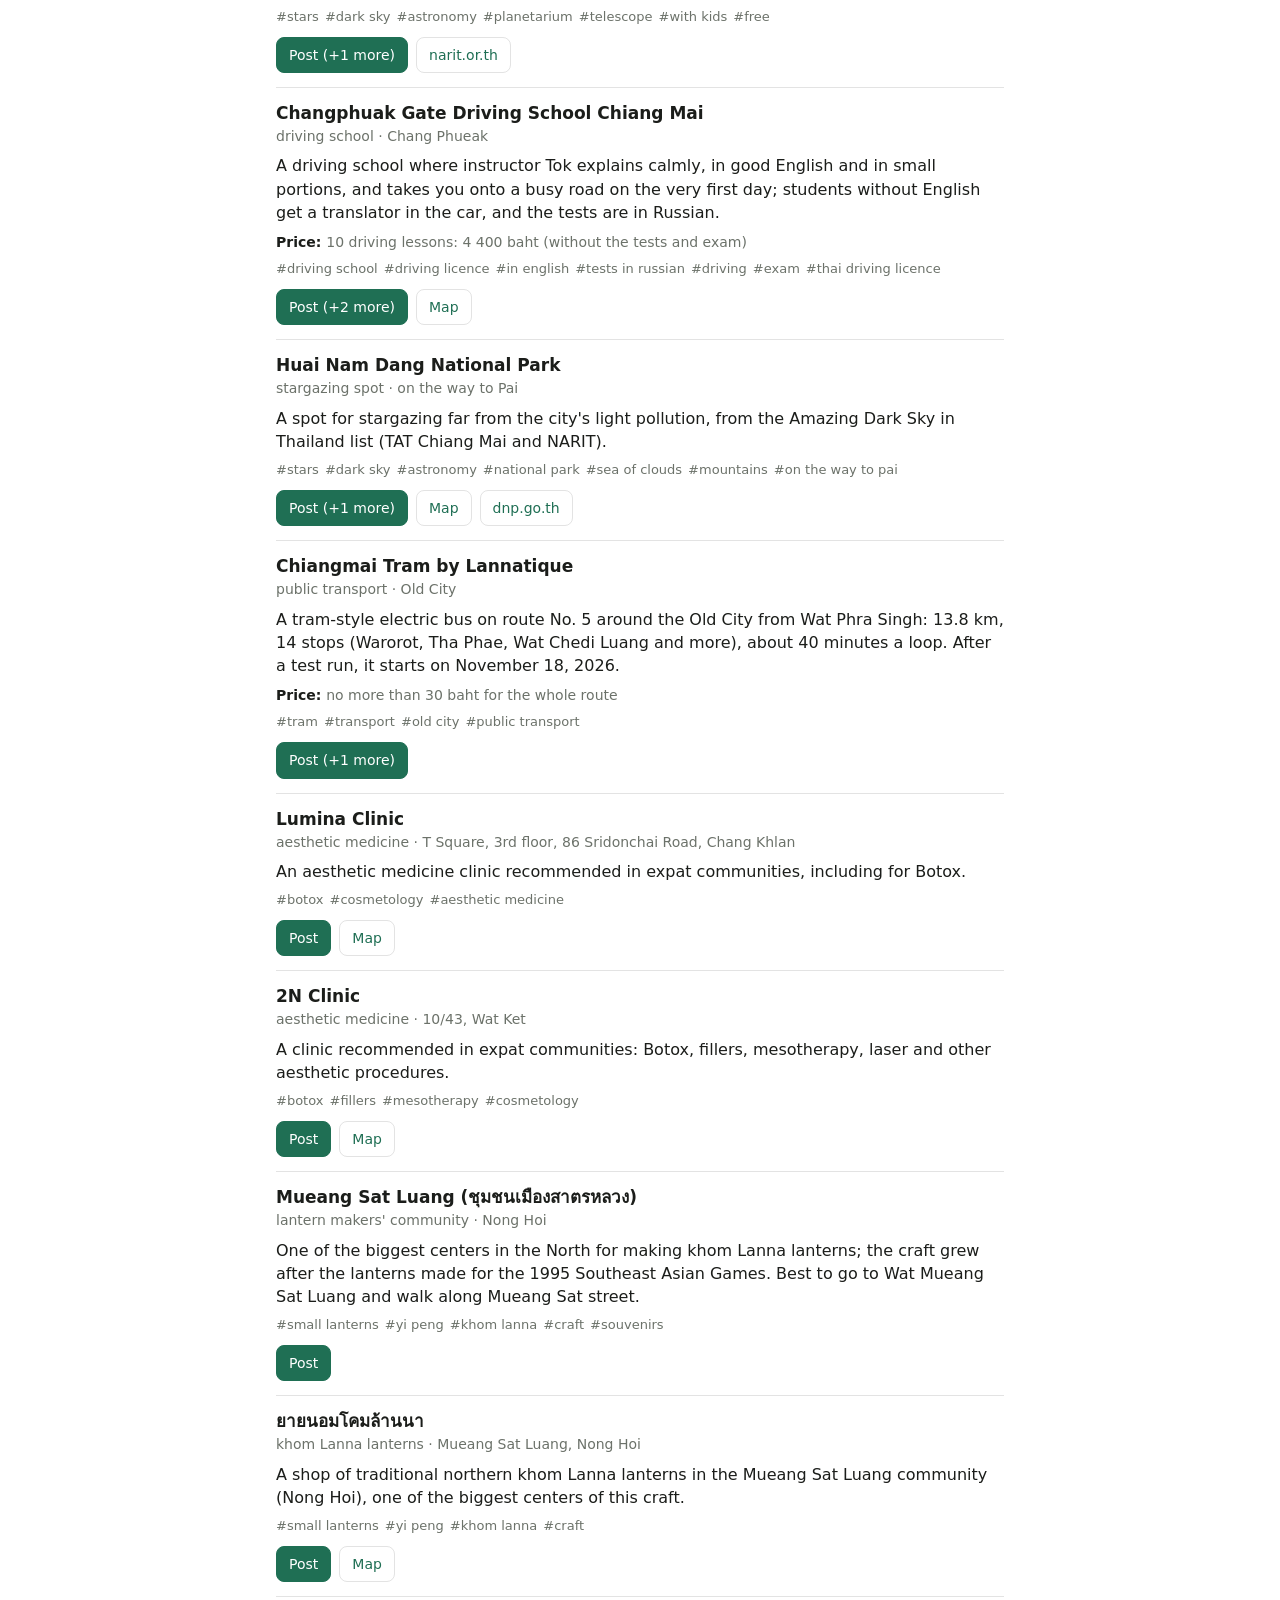
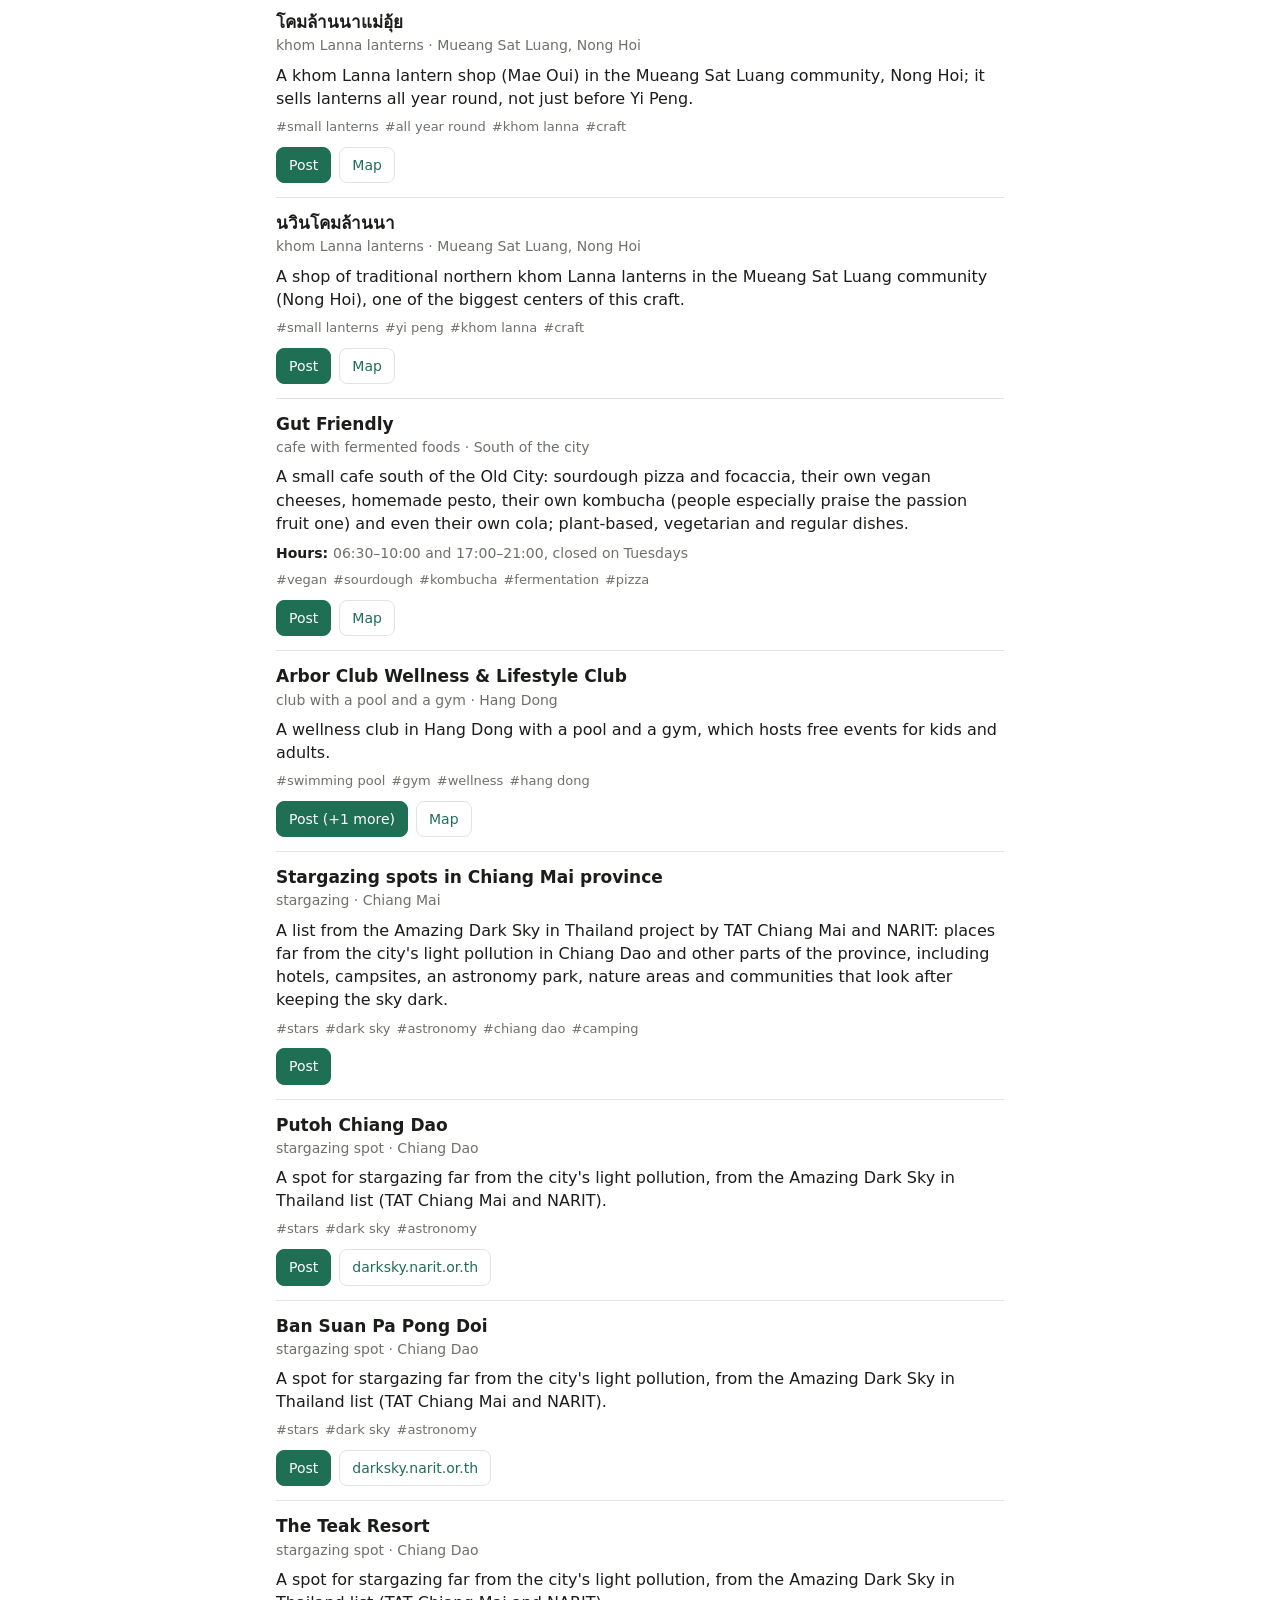
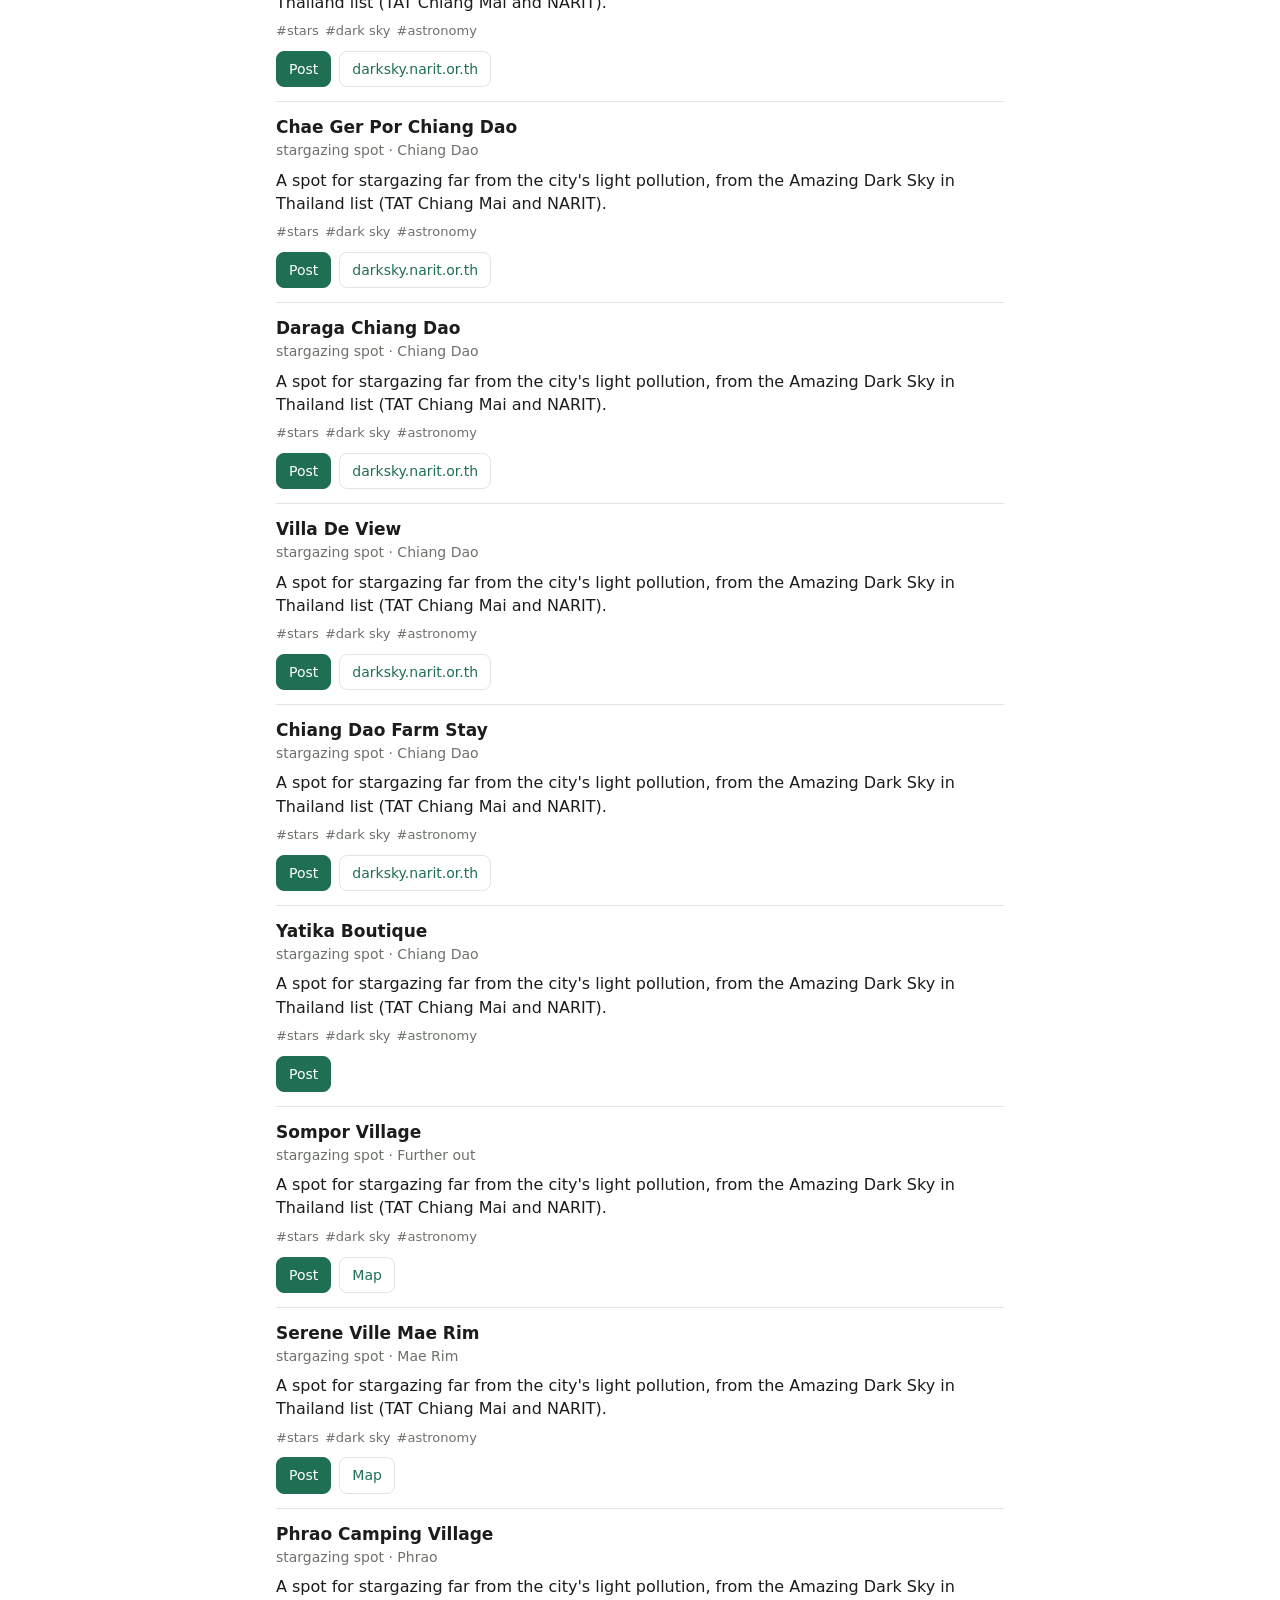
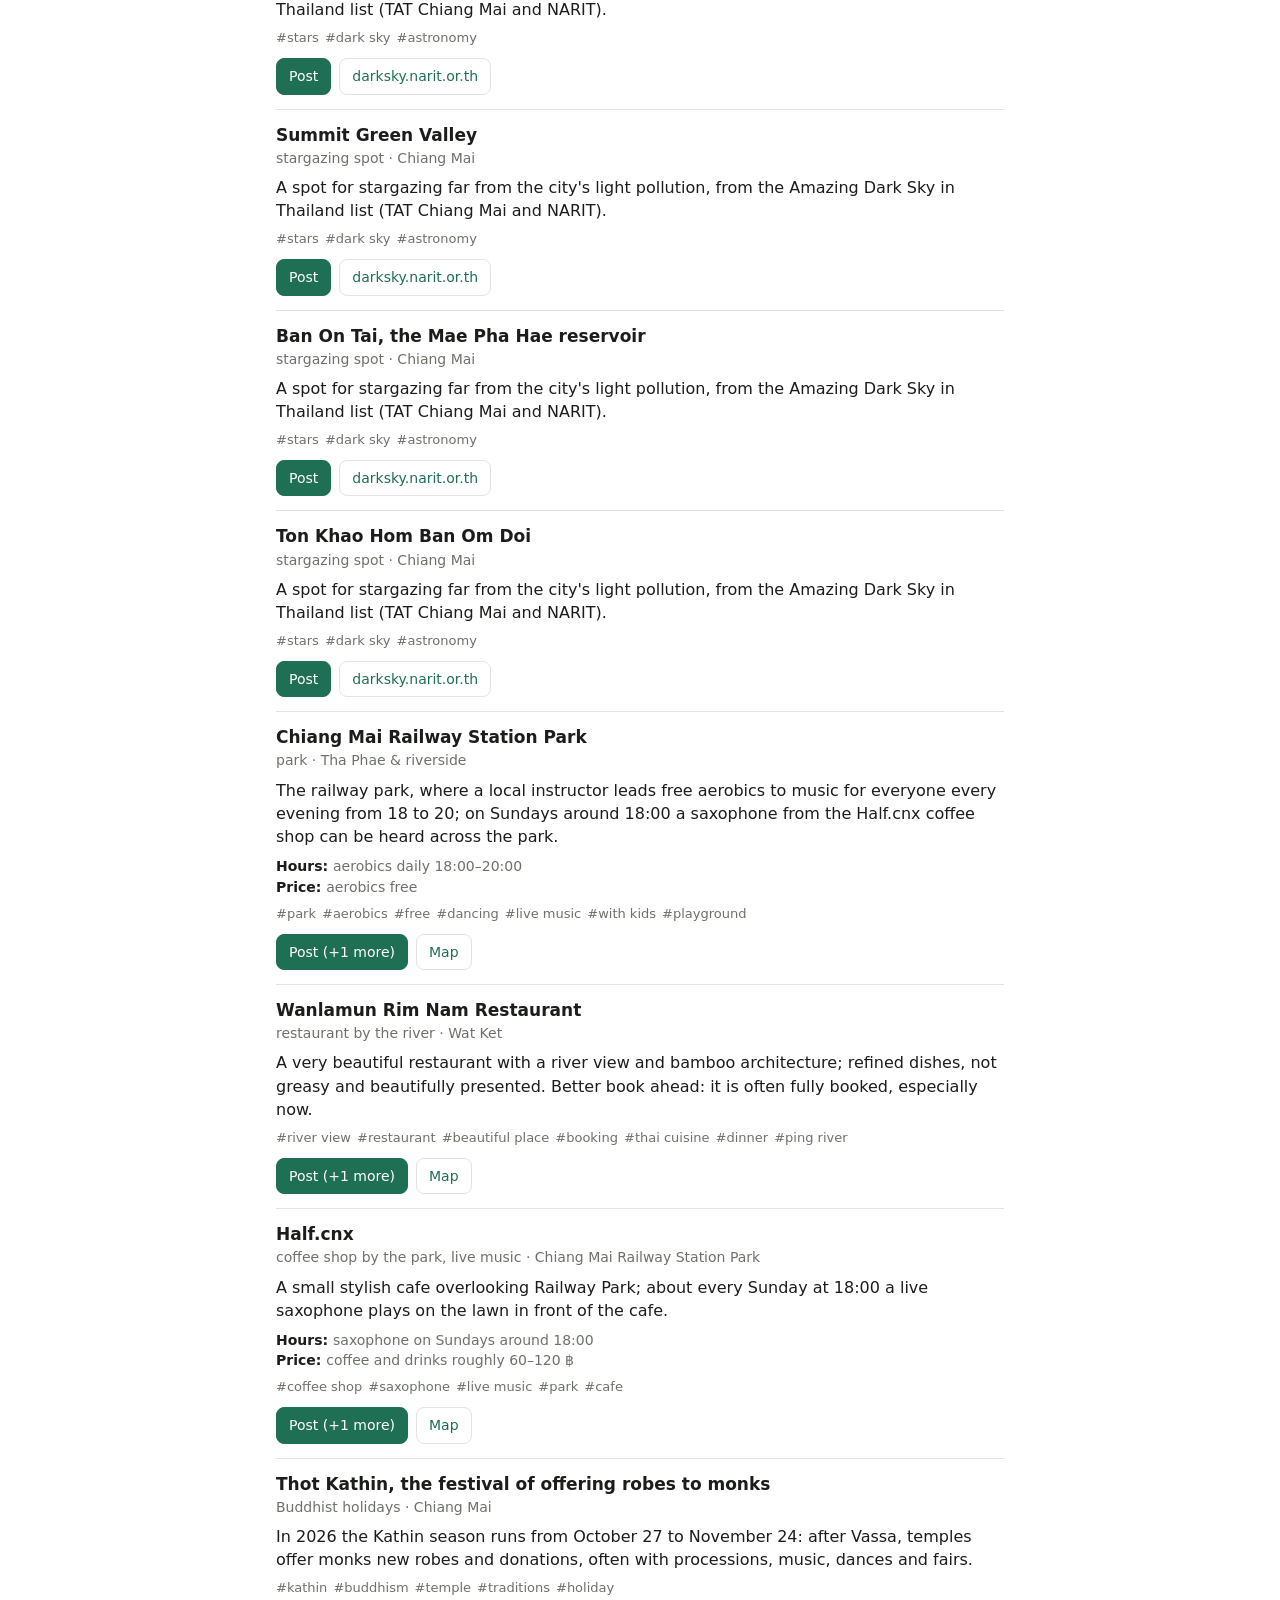
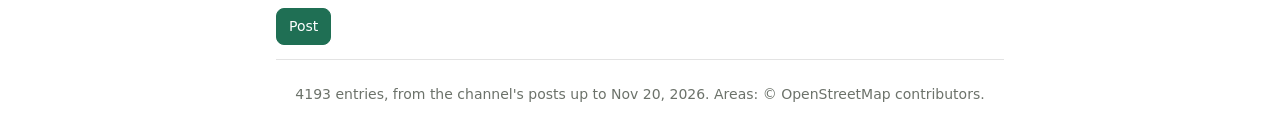
==== commit c0dd5d3f: "Add a Google map of the current selection to the catalog site The map button shows the selected item" ====
--- a/docs/en/index.html
+++ b/docs/en/index.html
@@ -6,7 +6,7 @@
 <title>My Chiang Mai — catalog</title>
 <meta name="description" content="Places, services, events and practical tips for Chiang Mai, from the Telegram channel My Chiang Mai.">
 <link rel="alternate" hreflang="ru" href="../">
-<link rel="stylesheet" href="../app.css?v=7">
+<link rel="stylesheet" href="../app.css?v=18">
 <script src="https://telegram.org/js/telegram-web-app.js"></script>
 </head>
 <body>
@@ -27,14 +27,18 @@
 <main class="wrap">
   <div class="meta">
     <span id="count" aria-live="polite"></span>
-    <label id="pastWrap" hidden><input type="checkbox" id="past"> past events</label>
+    <span class="side">
+      <label id="pastWrap" hidden><input type="checkbox" id="past"> past events</label>
+      <button id="mapBtn" class="btn" type="button" aria-pressed="false" hidden></button>
+    </span>
   </div>
+  <div id="mapview" hidden><div id="map"></div><div id="sheet" hidden></div></div>
   <div id="list"></div>
   <div id="more"></div>
   <div class="foot" id="foot"></div>
 </main>
 <noscript><p class="wrap">The catalog needs JavaScript.</p></noscript>
 <script>window.SITE = { lang: 'en', data: '../catalog.en.json', other: '../' };</script>
-<script src="../app.js?v=7"></script>
+<script src="../app.js?v=18"></script>
 </body>
 </html>
--- a/docs/app.css
+++ b/docs/app.css
@@ -92,3 +92,43 @@
 .embed iframe { display: block; width: 100%; height: 360px; border: 0; background: transparent; }
 .embed .row { display: flex; flex-wrap: wrap; gap: 8px; }
 .empty, .foot { color: var(--hint); font-size: 14px; padding: 24px 0; text-align: center; }
+.meta .side { display: flex; align-items: center; gap: 12px; }
+#mapBtn { padding: 5px 12px; }
+#mapBtn[aria-pressed="true"] { background: var(--surface); }
+/* the map: as wide as the page column (edge to edge on a phone), as tall as the screen below the header */
+#mapview { position: relative; margin: 4px -16px 0; }
+#map { position: absolute; inset: 0; background: var(--surface); }
+/* The posts float over the map with no frame of their own: as wide as a post (Telegram's embed is about 460 px),
+   centred, as tall as the post up to nearly the map's height, held at the top, so a post that grows while it loads
+   extends downwards instead of jumping; the bottom strip keeps Google's logo and map data credit in view, as Google
+   requires. The close button sits on the top right corner. */
+#sheet {
+  position: absolute; left: 50%; transform: translateX(-50%); width: min(calc(100% - 24px), 460px); top: 12px;
+  max-height: calc(100% - 50px); display: flex; flex-direction: column;
+}
+#sheet .scroll {
+  min-height: 0; overflow-y: auto; overscroll-behavior: contain; border-radius: 12px;
+  display: flex; flex-direction: column; gap: 8px; filter: drop-shadow(0 2px 8px rgba(0, 0, 0, .4));
+}
+/* Telegram's widget keeps a margin on the left of the post, for the bubble's tail: the frame is shifted over it */
+#sheet .embed { margin: 0; overflow: hidden; border-radius: 12px; }
+#sheet .scroll > * { flex-shrink: 0; }   /* full height, so a long post scrolls instead of being cut */
+#sheet .embed iframe { width: calc(100% + 10px); max-width: none; margin-left: -10px; }
+#sheet .card { background: var(--bg); border-radius: 12px; padding: 12px 14px; border: 0; }
+#sheet .close {
+  position: absolute; top: -10px; right: -10px; z-index: 1; width: 30px; height: 30px; border-radius: 50%;
+  display: grid; place-items: center; padding: 0; cursor: pointer; font: 20px/1 system-ui, sans-serif;
+  color: var(--text); background: var(--bg); border: 1px solid var(--line); box-shadow: 0 1px 6px rgba(0, 0, 0, .35);
+}
+/* hover text over the map, in the page's colours */
+#tip {
+  position: absolute; z-index: 3; pointer-events: none; max-width: 270px; padding: 8px 10px; border-radius: 10px;
+  background: var(--bg); color: var(--text); box-shadow: 0 2px 10px rgba(0, 0, 0, .35); font-size: 13px; line-height: 1.35;
+}
+#tip b { display: block; font-size: 14px; }
+#tip b + div { color: var(--hint); }
+#tip p { margin: 4px 0 0; }
+.cluster {
+  display: grid; place-items: center; border-radius: 50%; border: 2px solid #fff; box-shadow: 0 1px 4px rgba(0, 0, 0, .35);
+  background: var(--accent); color: var(--on-accent); font: 600 13px system-ui, -apple-system, sans-serif;
+}
